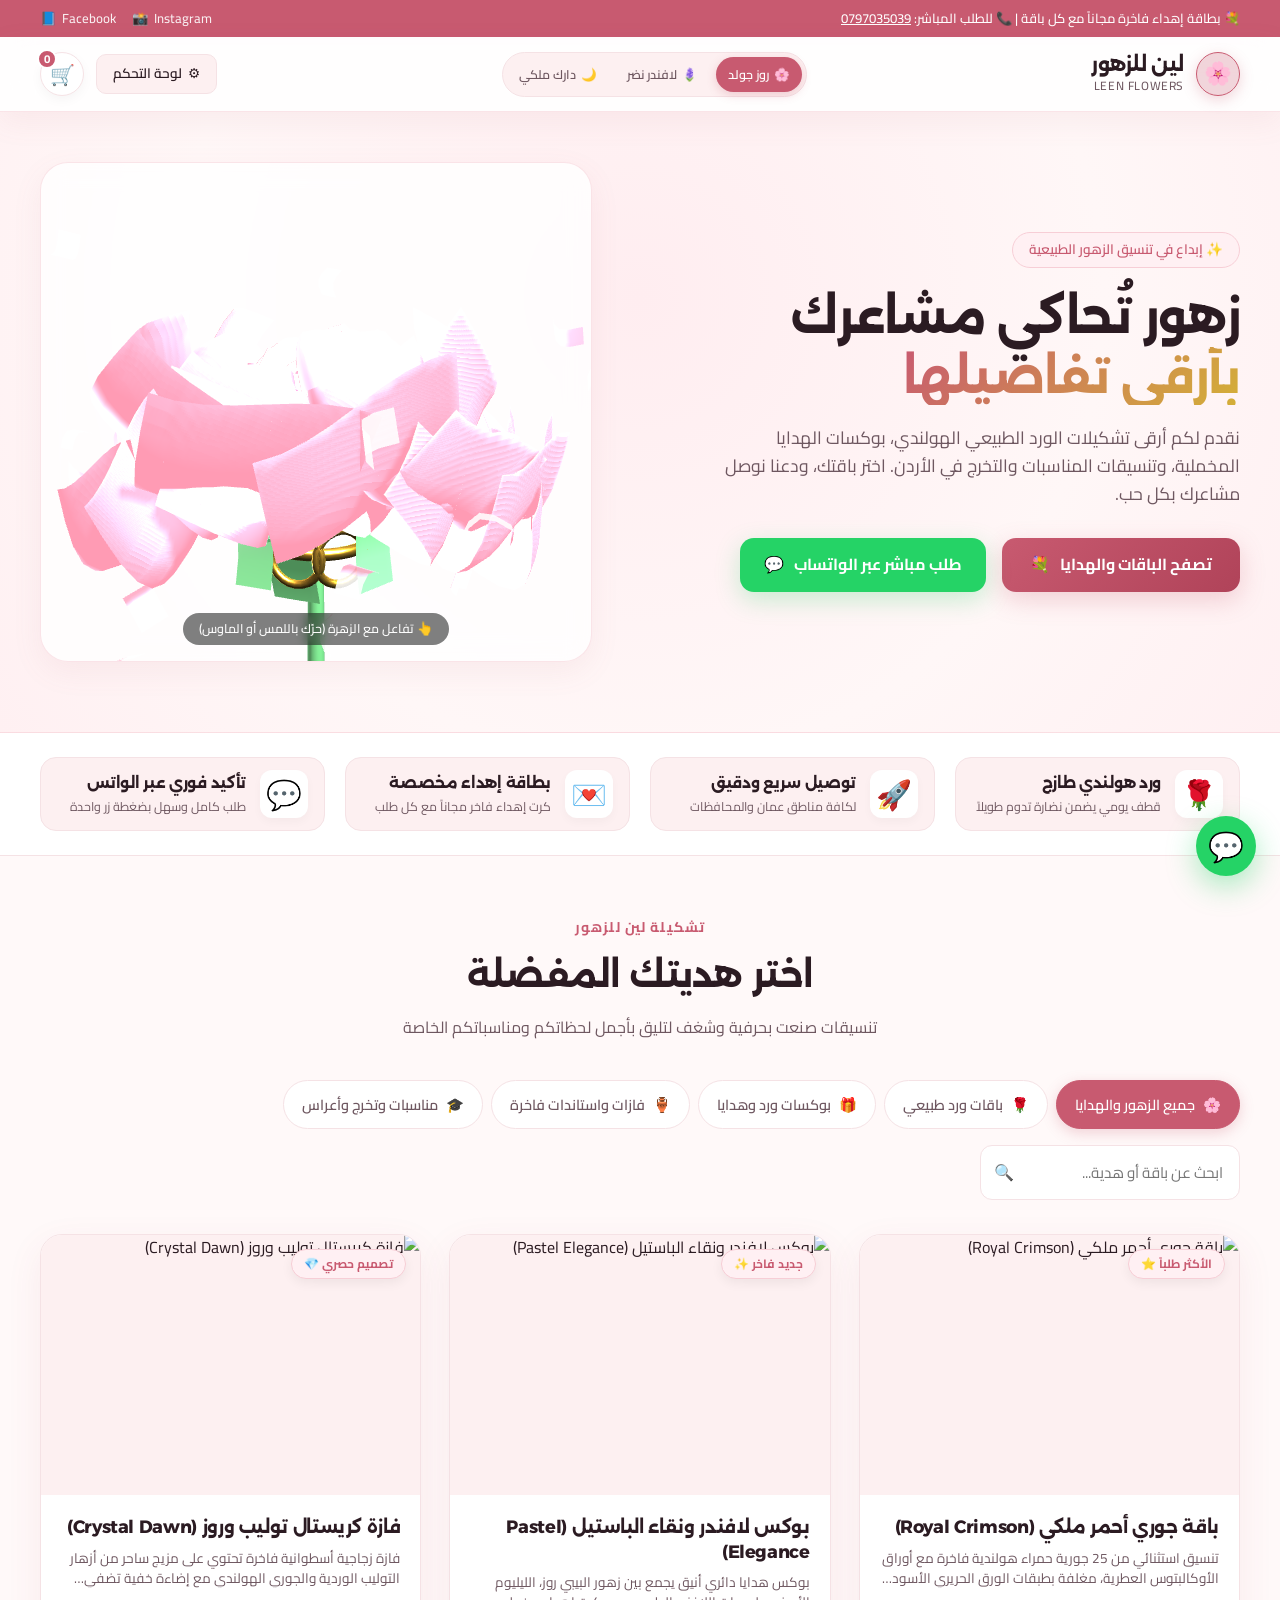
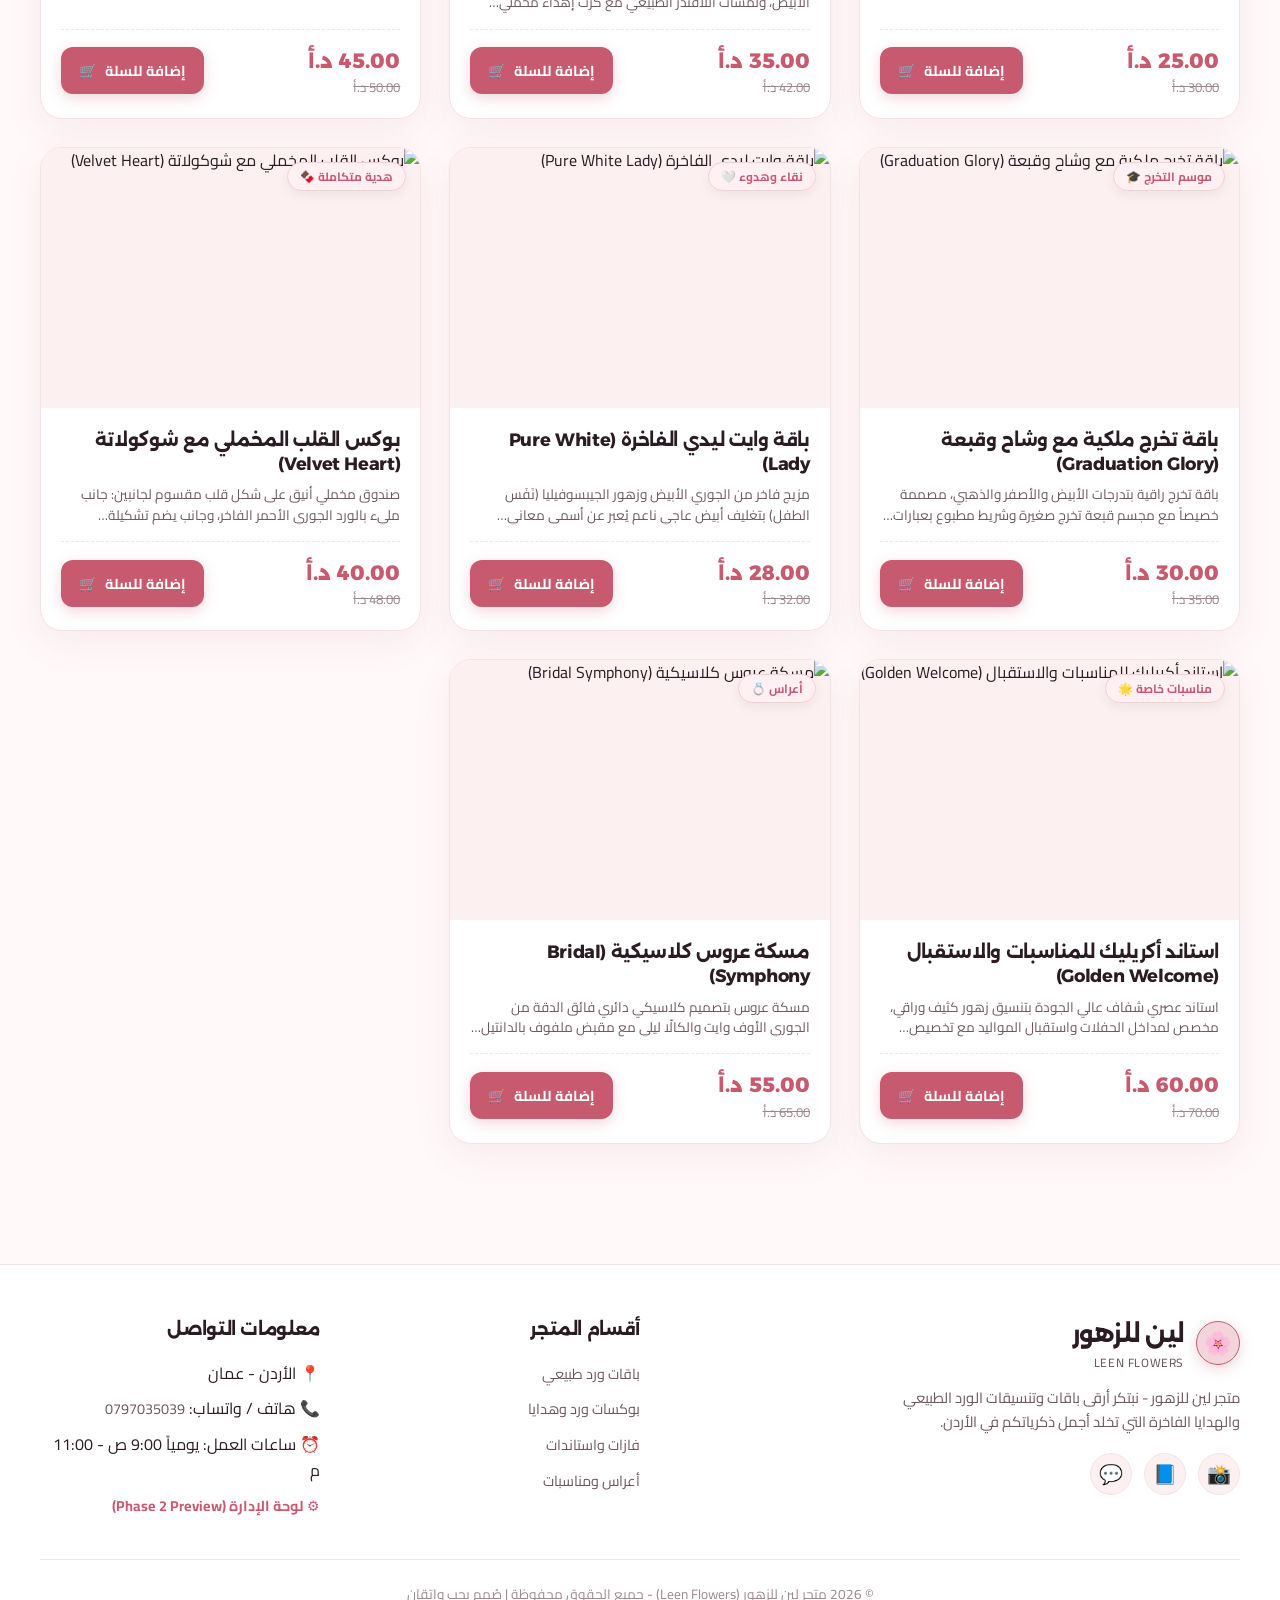
==== index.html @ aacf19b9 "fix(bundle): make site 100% standalone with local Three.js, zero-CORS bundles, and upgraded 3D bouqu" ====
<!DOCTYPE html>
<html lang="ar" dir="rtl" data-theme="blush">
<head>
  <meta charset="UTF-8">
  <meta name="viewport" content="width=device-width, initial-scale=1.0">
  <title>لين للزهور | Leen Flowers - متجر الزهور والهدايا الفاخرة</title>
  <meta name="description" content="متجر لين للزهور - أرقى باقات الورد الطبيعي، بوكسات الهدايا، فازات واستاندات المناسبات مع كرت إهداء مجاني وتوصيل سريع في الأردن.">
  
  <!-- CSS Styles -->
  <link rel="stylesheet" href="css/themes.css">
  <link rel="stylesheet" href="css/main.css">

  <!-- Three.js Local with CDN Fallback -->
  <script src="js/vendor/three.min.js"></script>
  <script>
    if (typeof THREE === 'undefined') {
      document.write('<script src="https://cdnjs.cloudflare.com/ajax/libs/three.js/r128/three.min.js"><\/script>');
    }
  </script>
</head>
<body>

  <!-- Top Announcement Bar -->
  <div class="top-bar">
    <div class="container" style="display:flex; justify-content:space-between; align-items:center; width:100%;">
      <div>
        <span>💐 بطاقة إهداء فاخرة مجاناً مع كل باقة | 📞 للطلب المباشر: <a href="tel:0797035039" style="text-decoration:underline;">0797035039</a></span>
      </div>
      <div class="top-bar-links">
        <a href="https://www.instagram.com/leen_flower11" target="_blank" rel="noopener" title="إنستغرام لين للزهور">
          <span>Instagram</span> 📸
        </a>
        <a href="https://www.facebook.com/p/Leen-Flowers-100090007161366/" target="_blank" rel="noopener" title="فيسبوك لين للزهور">
          <span>Facebook</span> 📘
        </a>
      </div>
    </div>
  </div>

  <!-- Main Site Header -->
  <header class="site-header">
    <div class="container">
      <div class="nav-inner">
        <!-- Logo -->
        <a href="index.html" class="logo-area">
          <div class="logo-icon">🌸</div>
          <div class="logo-text">
            <h1>لين للزهور</h1>
            <span>LEEN FLOWERS</span>
          </div>
        </a>

        <!-- 3-Themes Live Switcher -->
        <div class="theme-switcher-box" title="اختر التصميم والهوية البصرية">
          <button type="button" class="theme-btn active" data-set-theme="blush">
            <span>🌸</span> روز جولد
          </button>
          <button type="button" class="theme-btn" data-set-theme="lavender">
            <span>🪻</span> لافندر نضر
          </button>
          <button type="button" class="theme-btn" data-set-theme="midnight">
            <span>🌙</span> دارك ملكي
          </button>
        </div>

        <!-- Header Actions: Cart & Dashboard -->
        <div class="header-actions">
          <a href="dashboard.html" class="dashboard-link-btn" title="لوحة تحكم المتجر للمرحلة الثانية">
            ⚙️ <span>لوحة التحكم</span>
          </a>
          <button type="button" class="cart-toggle-btn" id="open-cart-btn" aria-label="عرض سلة التسوق">
            🛒
            <span class="cart-badge" id="cart-counter">0</span>
          </button>
        </div>
      </div>
    </div>
  </header>

  <!-- Hero Section with Interactive 3D Canvas -->
  <section class="hero-section">
    <div class="container">
      <div class="hero-grid">
        <!-- Text Content -->
        <div class="hero-content">
          <div class="hero-pill">
            <span>✨ إبداع في تنسيق الزهور الطبيعية</span>
          </div>
          <h2 class="hero-title">
            زهور تُحاكي مشاعرك <br>
            <span>بأرقى تفاصيلها</span>
          </h2>
          <p class="hero-description">
            نقدم لكم أرقى تشكيلات الورد الطبيعي الهولندي، بوكسات الهدايا المخملية، وتنسيقات المناسبات والتخرج في الأردن. اختر باقتك، ودعنا نوصل مشاعرك بكل حب.
          </p>
          <div class="hero-actions">
            <a href="#store-catalog" class="btn-primary">
              <span>تصفح الباقات والهدايا</span> 💐
            </a>
            <a href="https://wa.me/962797035039" target="_blank" rel="noopener" class="btn-whatsapp-hero" id="hero-wa-btn">
              <span>طلب مباشر عبر الواتساب</span> 💬
            </a>
          </div>
        </div>

        <!-- 3D Canvas Showcase -->
        <div class="hero-3d-wrapper">
          <div class="hero-3d-card">
            <div id="three-canvas-container"></div>
            <div class="three-hint-badge">
              <span>👆 تفاعل مع الزهرة (حرّك باللمس أو الماوس)</span>
            </div>
          </div>
        </div>
      </div>
    </div>
  </section>

  <!-- Trust Features Banner -->
  <section class="features-strip">
    <div class="container">
      <div class="features-grid">
        <div class="feature-item">
          <div class="feature-icon">🌹</div>
          <div class="feature-info">
            <h4>ورد هولندي طازج</h4>
            <p>قطف يومي يضمن نضارة تدوم طويلاً</p>
          </div>
        </div>
        <div class="feature-item">
          <div class="feature-icon">🚀</div>
          <div class="feature-info">
            <h4>توصيل سريع ودقيق</h4>
            <p>لكافة مناطق عمان والمحافظات</p>
          </div>
        </div>
        <div class="feature-item">
          <div class="feature-icon">💌</div>
          <div class="feature-info">
            <h4>بطاقة إهداء مخصصة</h4>
            <p>كرت إهداء فاخر مجاناً مع كل طلب</p>
          </div>
        </div>
        <div class="feature-item">
          <div class="feature-icon">💬</div>
          <div class="feature-info">
            <h4>تأكيد فوري عبر الواتس</h4>
            <p>طلب كامل وسهل بضغطة زر واحدة</p>
          </div>
        </div>
      </div>
    </div>
  </section>

  <!-- Store Catalog Section -->
  <section class="store-section" id="store-catalog">
    <div class="container">
      <div class="section-head">
        <span class="section-pill">تشكيلة لين للزهور</span>
        <h3 class="section-title">اختر هديتك المفضلة</h3>
        <p class="section-sub">تنسيقات صنعت بحرفية وشغف لتليق بأجمل لحظاتكم ومناسباتكم الخاصة</p>
      </div>

      <!-- Filters & Search Bar -->
      <div class="filters-bar">
        <div class="category-pills" id="category-filters">
          <!-- Populated dynamically via app.js -->
        </div>

        <div class="search-box">
          <input type="text" id="search-input" placeholder="ابحث عن باقة أو هدية..." aria-label="البحث في المتجر">
          <span class="search-icon">🔍</span>
        </div>
      </div>

      <!-- Products Grid -->
      <div class="products-grid" id="products-grid">
        <!-- Rendered by app.js -->
      </div>
    </div>
  </section>

  <!-- Cart Drawer -->
  <div class="cart-drawer-overlay" id="cart-drawer-overlay">
    <div class="cart-drawer">
      <div class="cart-drawer-head">
        <h3>🛒 <span>سلة المشتريات</span></h3>
        <button type="button" class="btn-close-drawer" id="close-cart-btn" aria-label="إغلاق السلة">✕</button>
      </div>

      <div class="cart-items-list" id="cart-items-container">
        <!-- Cart Items rendered here -->
      </div>

      <div class="cart-drawer-foot" id="cart-footer">
        <div class="cart-summary-line">
          <span>قيمة المنتجات:</span>
          <span id="cart-subtotal-val">0.00 د.أ</span>
        </div>
        <div class="cart-summary-line">
          <span>بطاقة الإهداء:</span>
          <span style="color:var(--primary); font-weight:bold;">مجاناً ✨</span>
        </div>
        <div class="cart-summary-line total">
          <span>المجموع الكلي:</span>
          <span class="price" id="cart-total-val">0.00 د.أ</span>
        </div>
        <button type="button" class="btn-proceed-checkout" id="proceed-checkout-btn">
          <span>متابعة لإتمام الطلب</span> 📝
        </button>
      </div>
    </div>
  </div>

  <!-- Comprehensive Checkout Modal -->
  <div class="checkout-modal-overlay" id="checkout-modal-overlay">
    <div class="checkout-modal">
      <div class="checkout-modal-head">
        <h3>💌 <span>تفاصيل التوصيل وبطاقة الإهداء</span></h3>
        <button type="button" class="btn-close-drawer" id="close-checkout-btn" aria-label="إغلاق">✕</button>
      </div>

      <form id="checkout-form" class="checkout-modal-body">
        <!-- Section 1: Buyer Info -->
        <div class="form-group-section">
          <div class="form-section-title">
            <span>👤</span> بيانات المشتري
          </div>
          <div class="form-row">
            <div class="form-field">
              <label for="buyer-name">اسم المشتري الكريم <span class="req">*</span></label>
              <input type="text" id="buyer-name" required placeholder="مثال: أحمد عبد الله">
            </div>
            <div class="form-field">
              <label for="buyer-phone">رقم هاتف المشتري <span class="req">*</span></label>
              <input type="tel" id="buyer-phone" required placeholder="مثال: 0791234567">
            </div>
          </div>
        </div>

        <!-- Section 2: Recipient Info -->
        <div class="form-group-section">
          <div class="form-section-title">
            <span>🎁</span> بيانات المستلم (المرسل إليه)
          </div>
          <div class="form-row">
            <div class="form-field">
              <label for="recipient-name">اسم المستلم</label>
              <input type="text" id="recipient-name" placeholder="اتركه فارغاً إذا كان الطلب لك شخصياً">
            </div>
            <div class="form-field">
              <label for="recipient-phone">رقم هاتف المستلم</label>
              <input type="tel" id="recipient-phone" placeholder="للتنسيق مع المستلم وقت الوصول">
            </div>
          </div>
        </div>

        <!-- Section 3: Delivery Details -->
        <div class="form-group-section">
          <div class="form-section-title">
            <span>📍</span> موقع وموعد التوصيل
          </div>
          <div class="form-row">
            <div class="form-field">
              <label for="city-select">المدينة / المنطقة في الأردن <span class="req">*</span></label>
              <select id="city-select" required>
                <!-- Populated dynamically -->
              </select>
            </div>
            <div class="form-field">
              <label for="delivery-date">تاريخ التوصيل المطلوب <span class="req">*</span></label>
              <input type="date" id="delivery-date" required>
            </div>
          </div>
          <div class="form-row">
            <div class="form-field">
              <label for="delivery-time">الفترة الزمنية المفضلة</label>
              <select id="delivery-time">
                <option value="صباحاً (10:00 ص - 1:00 م)">صباحاً (10:00 ص - 1:00 م)</option>
                <option value="بعد الظهر (1:00 م - 5:00 م)">بعد الظهر (1:00 م - 5:00 م)</option>
                <option value="مساءً (5:00 م - 9:00 م)" selected>مساءً (5:00 م - 9:00 م)</option>
                <option value="في أقرب وقت ممكن">في أقرب وقت ممكن ⚡</option>
              </select>
            </div>
            <div class="form-field">
              <label for="detailed-address">العنوان التفصيلي <span class="req">*</span></label>
              <input type="text" id="detailed-address" required placeholder="الشارع، اسم العمارة، رقم الشقة">
            </div>
          </div>
        </div>

        <!-- Section 4: Personalized Gift Card -->
        <div class="form-group-section">
          <div class="form-section-title">
            <span>💌</span> بطاقة الإهداء (مجاناً)
          </div>
          <div class="form-field" style="margin-bottom:12px;">
            <label for="gift-card-message">اكتب رسالتك لطباعتها في كرت الإهداء</label>
            <textarea id="gift-card-message" class="gift-card-textarea" placeholder="اكتب مشاعرك هنا... مثلاً: كل عام وأنتِ الأجمل، دمتِ لي نوراً وسعادة 🌸"></textarea>
          </div>
          <div class="form-field">
            <label for="gift-card-sign">التوقيع على الكرت</label>
            <input type="text" id="gift-card-sign" placeholder="مثال: من محبك / فاعل خير / اسمك">
          </div>
        </div>

        <!-- Section 5: Extra Notes -->
        <div class="form-group-section">
          <div class="form-section-title">
            <span>📝</span> أي ملاحظات إضافية
          </div>
          <div class="form-field">
            <textarea id="order-notes" rows="2" placeholder="أي طلب خاص بالتغليف أو موعد الوصول أو لون الشريطة..."></textarea>
          </div>
        </div>
      </form>

      <div class="checkout-modal-foot">
        <div class="checkout-total-indicator">
          <span>المجموع المستحق:</span>
          <strong id="modal-total-display">0.00 د.أ</strong>
        </div>
        <button type="submit" form="checkout-form" class="btn-send-whatsapp-final" id="submit-order-wa-btn">
          <span>إرسال وتأكيد الطلب عبر الواتساب</span> 💬
        </button>
      </div>
    </div>
  </div>

  <!-- Floating Direct WhatsApp Button -->
  <a href="https://wa.me/962797035039" target="_blank" rel="noopener" class="whatsapp-floating-btn" id="floating-wa-btn" title="تواصل مباشر عبر الواتساب">
    💬
  </a>

  <!-- Toast Notification Message -->
  <div class="toast-notice" id="toast-notice"></div>

  <!-- Site Footer -->
  <footer class="site-footer">
    <div class="container">
      <div class="footer-grid">
        <div class="footer-brand">
          <div class="logo-area" style="margin-bottom:12px;">
            <div class="logo-icon">🌸</div>
            <div class="logo-text">
              <h2>لين للزهور</h2>
              <span>LEEN FLOWERS</span>
            </div>
          </div>
          <p>متجر لين للزهور - نبتكر أرقى باقات وتنسيقات الورد الطبيعي والهدايا الفاخرة التي تخلد أجمل ذكرياتكم في الأردن.</p>
          <div class="footer-socials">
            <a href="https://www.instagram.com/leen_flower11" target="_blank" rel="noopener" class="social-icon-btn" title="إنستغرام">📸</a>
            <a href="https://www.facebook.com/p/Leen-Flowers-100090007161366/" target="_blank" rel="noopener" class="social-icon-btn" title="فيسبوك">📘</a>
            <a href="https://wa.me/962797035039" target="_blank" rel="noopener" class="social-icon-btn" title="واتساب" id="footer-wa-icon">💬</a>
          </div>
        </div>

        <div class="footer-col">
          <h4>أقسام المتجر</h4>
          <ul class="footer-links">
            <li><a href="#store-catalog" data-category="natural-bouquets">باقات ورد طبيعي</a></li>
            <li><a href="#store-catalog" data-category="gift-boxes">بوكسات ورد وهدايا</a></li>
            <li><a href="#store-catalog" data-category="vases">فازات واستاندات</a></li>
            <li><a href="#store-catalog" data-category="occasions">أعراس ومناسبات</a></li>
          </ul>
        </div>

        <div class="footer-col">
          <h4>معلومات التواصل</h4>
          <ul class="footer-links">
            <li>📍 الأردن - عمان</li>
            <li>📞 هاتف / واتساب: <a href="tel:0797035039" id="footer-phone-display">0797035039</a></li>
            <li>⏰ ساعات العمل: يومياً 9:00 ص - 11:00 م</li>
            <li><a href="dashboard.html" style="color:var(--primary); font-weight:bold;">⚙️ لوحة الإدارة (Phase 2 Preview)</a></li>
          </ul>
        </div>
      </div>

      <div class="footer-bottom">
        <p>© 2026 متجر لين للزهور (Leen Flowers) - جميع الحقوق محفوظة | صُمم بحب وإتقان</p>
      </div>
    </div>
  </footer>

  <!-- Application Logic (Universal Native Bundle - Zero CORS) -->
  <script src="js/bundle.js"></script>
</body>
</html>
---- css/themes.css ----
/**
 * Design Themes System for Leen Flowers (متجر لين للزهور)
 * Defines 3 visual identities switchable via data-theme on <html> or <body>
 */

:root,
[data-theme="blush"] {
  --theme-id: "blush";
  --theme-name: "روز جولد ووردي ناعم";
  
  /* Backgrounds */
  --bg-primary: #fff9f9;
  --bg-secondary: #fdf0f1;
  --bg-surface: #ffffff;
  --bg-hero: radial-gradient(circle at 50% 30%, #ffedf0 0%, #fff7f7 60%, #fff0f2 100%);
  
  /* Glassmorphism */
  --glass-bg: rgba(255, 255, 255, 0.82);
  --glass-border: rgba(232, 139, 153, 0.22);
  --glass-shadow: 0 10px 30px rgba(184, 98, 114, 0.08);
  
  /* Colors & Accents */
  --primary: #c85a70;
  --primary-hover: #b04359;
  --primary-glow: rgba(200, 90, 112, 0.25);
  
  --secondary: #d4af37; /* Champagne Gold */
  --secondary-hover: #b89628;
  
  --accent: #e88b99;
  --accent-light: #fdedef;
  
  /* Text */
  --text-main: #2b1b22;
  --text-muted: #6e5760;
  --text-light: #9e8790;
  
  /* Badges & Tags */
  --badge-bg: #fff0f3;
  --badge-color: #c85a70;
  --badge-border: #f7ced6;
  
  /* 3D Scene Ambient colors */
  --scene-ambient: 0xffe6eb;
  --scene-flower: 0xd94b68;
  --scene-gold: 0xd4af37;
  
  /* Card & Modal */
  --card-bg: #ffffff;
  --card-border: #f5e2e5;
  --card-shadow: 0 12px 36px rgba(176, 67, 89, 0.08);
  --modal-overlay: rgba(43, 27, 34, 0.55);
}

/* Theme 2: Botanical Lavender & Pure White (أبيض نقي ولافندر طبيعي) */
[data-theme="lavender"] {
  --theme-id: "lavender";
  --theme-name: "أبيض نقي ولافندر نضر";
  
  /* Backgrounds */
  --bg-primary: #fcfcfd;
  --bg-secondary: #f4f3f9;
  --bg-surface: #ffffff;
  --bg-hero: radial-gradient(circle at 50% 30%, #ede8f7 0%, #f9f8fc 60%, #ece9f5 100%);
  
  /* Glassmorphism */
  --glass-bg: rgba(255, 255, 255, 0.85);
  --glass-border: rgba(142, 124, 195, 0.2);
  --glass-shadow: 0 10px 30px rgba(110, 90, 160, 0.07);
  
  /* Colors & Accents */
  --primary: #755bb4;
  --primary-hover: #60469e;
  --primary-glow: rgba(117, 91, 180, 0.25);
  
  --secondary: #3b8465; /* Botanical Sage */
  --secondary-hover: #2e684f;
  
  --accent: #9d88cc;
  --accent-light: #f0ecfa;
  
  /* Text */
  --text-main: #1f1b2e;
  --text-muted: #5e5a70;
  --text-light: #8e8a9f;
  
  /* Badges & Tags */
  --badge-bg: #f2eefb;
  --badge-color: #6a4fa8;
  --badge-border: #ded5f3;
  
  /* 3D Scene Ambient colors */
  --scene-ambient: 0xede8f7;
  --scene-flower: 0x8a6fc5;
  --scene-gold: 0x3b8465;
  
  /* Card & Modal */
  --card-bg: #ffffff;
  --card-border: #e9e4f5;
  --card-shadow: 0 12px 36px rgba(100, 75, 150, 0.08);
  --modal-overlay: rgba(31, 27, 46, 0.55);
}

/* Theme 3: Luxury Midnight & Gold (دارك مود ملكي فاخر) */
[data-theme="midnight"] {
  --theme-id: "midnight";
  --theme-name: "دارك مود ملكي وذهبي";
  
  /* Backgrounds */
  --bg-primary: #0b0e14;
  --bg-secondary: #131722;
  --bg-surface: #181d2a;
  --bg-hero: radial-gradient(circle at 50% 30%, #1e1b2e 0%, #0d1017 65%, #080a0f 100%);
  
  /* Glassmorphism */
  --glass-bg: rgba(22, 27, 39, 0.85);
  --glass-border: rgba(212, 175, 55, 0.25);
  --glass-shadow: 0 10px 32px rgba(0, 0, 0, 0.45);
  
  /* Colors & Accents */
  --primary: #e5b85e; /* Radiant Luxury Gold */
  --primary-hover: #f3c975;
  --primary-glow: rgba(229, 184, 94, 0.35);
  
  --secondary: #ff5277; /* Crimson Rose pop */
  --secondary-hover: #e03b5f;
  
  --accent: #cca04b;
  --accent-light: #24221c;
  
  /* Text */
  --text-main: #f5f6fa;
  --text-muted: #a3abc0;
  --text-light: #6c768e;
  
  /* Badges & Tags */
  --badge-bg: #272013;
  --badge-color: #ffd276;
  --badge-border: #4d3e1d;
  
  /* 3D Scene Ambient colors */
  --scene-ambient: 0x1b1c2b;
  --scene-flower: 0xe53955;
  --scene-gold: 0xf5c065;
  
  /* Card & Modal */
  --card-bg: #141824;
  --card-border: #262c3f;
  --card-shadow: 0 14px 40px rgba(0, 0, 0, 0.5);
  --modal-overlay: rgba(4, 6, 10, 0.8);
}
---- css/main.css ----
/**
 * Main Stylesheet for Leen Flowers (متجر لين للزهور)
 * Full Responsive, RTL First, Modern Luxury Glassmorphism
 */

@import url('https://fonts.googleapis.com/css2?family=Alexandria:wght@300;400;500;600;700;800&family=Cairo:wght@300;400;500;600;700;800&display=swap');

/* --- Reset & Base --- */
*, *::before, *::after {
  box-sizing: border-box;
  margin: 0;
  padding: 0;
  -webkit-tap-highlight-color: transparent;
}

html {
  font-family: 'Cairo', system-ui, -apple-system, sans-serif;
  direction: rtl;
  text-align: right;
  scroll-behavior: smooth;
  background-color: var(--bg-primary);
  color: var(--text-main);
  transition: background-color 0.4s ease, color 0.4s ease;
}

body {
  min-height: 100vh;
  overflow-x: hidden;
  line-height: 1.6;
}

h1, h2, h3, h4, .brand-title {
  font-family: 'Alexandria', 'Cairo', sans-serif;
  font-weight: 700;
  letter-spacing: -0.02em;
}

a {
  text-decoration: none;
  color: inherit;
  transition: all 0.25s ease;
}

button {
  font-family: inherit;
  border: none;
  background: none;
  cursor: pointer;
  outline: none;
  transition: all 0.25s ease;
}

input, textarea, select {
  font-family: inherit;
  outline: none;
  border-radius: 12px;
  border: 1px solid var(--card-border);
  background: var(--bg-surface);
  color: var(--text-main);
  padding: 12px 16px;
  font-size: 0.95rem;
  width: 100%;
  transition: all 0.25s ease;
}

input:focus, textarea:focus, select:focus {
  border-color: var(--primary);
  box-shadow: 0 0 0 3px var(--primary-glow);
}

/* --- Container --- */
.container {
  width: 100%;
  max-width: 1240px;
  margin: 0 auto;
  padding: 0 20px;
}

/* --- Top Announcement Bar --- */
.top-bar {
  background: var(--primary);
  color: #ffffff;
  font-size: 0.82rem;
  padding: 8px 16px;
  display: flex;
  justify-content: space-between;
  align-items: center;
  font-weight: 500;
}

.top-bar-links {
  display: flex;
  gap: 16px;
  align-items: center;
}

.top-bar-links a {
  display: inline-flex;
  align-items: center;
  gap: 6px;
  color: rgba(255, 255, 255, 0.9);
}

.top-bar-links a:hover {
  color: #ffffff;
  transform: translateY(-1px);
}

/* --- Navigation Header --- */
.site-header {
  position: sticky;
  top: 0;
  z-index: 100;
  background: var(--glass-bg);
  backdrop-filter: blur(16px);
  -webkit-backdrop-filter: blur(16px);
  border-bottom: 1px solid var(--glass-border);
  box-shadow: var(--glass-shadow);
  transition: all 0.3s ease;
}

.nav-inner {
  display: flex;
  align-items: center;
  justify-content: space-between;
  height: 74px;
}

.logo-area {
  display: flex;
  align-items: center;
  gap: 12px;
}

.logo-icon {
  width: 44px;
  height: 44px;
  border-radius: 50%;
  background: var(--primary-glow);
  display: flex;
  align-items: center;
  justify-content: center;
  font-size: 1.4rem;
  box-shadow: 0 4px 14px var(--primary-glow);
  border: 1px solid var(--primary);
}

.logo-text h1 {
  font-size: 1.25rem;
  line-height: 1.2;
  color: var(--text-main);
}

.logo-text span {
  font-size: 0.75rem;
  color: var(--text-muted);
  font-weight: 500;
  letter-spacing: 0.05em;
  display: block;
}

/* Theme Switcher Widget */
.theme-switcher-box {
  display: flex;
  align-items: center;
  gap: 6px;
  background: var(--bg-secondary);
  padding: 4px;
  border-radius: 30px;
  border: 1px solid var(--card-border);
}

.theme-btn {
  padding: 6px 12px;
  border-radius: 20px;
  font-size: 0.78rem;
  font-weight: 600;
  display: inline-flex;
  align-items: center;
  gap: 5px;
  color: var(--text-muted);
}

.theme-btn.active {
  background: var(--primary);
  color: #ffffff;
  box-shadow: 0 3px 10px var(--primary-glow);
}

/* Header Actions */
.header-actions {
  display: flex;
  align-items: center;
  gap: 12px;
}

.cart-toggle-btn {
  position: relative;
  background: var(--bg-surface);
  border: 1px solid var(--card-border);
  width: 44px;
  height: 44px;
  border-radius: 50%;
  display: flex;
  align-items: center;
  justify-content: center;
  font-size: 1.25rem;
  color: var(--text-main);
  box-shadow: 0 4px 12px rgba(0,0,0,0.04);
}

.cart-toggle-btn:hover {
  border-color: var(--primary);
  color: var(--primary);
  transform: scale(1.05);
}

.cart-badge {
  position: absolute;
  top: -4px;
  left: -4px;
  background: var(--primary);
  color: #fff;
  font-size: 0.72rem;
  font-weight: 700;
  min-width: 20px;
  height: 20px;
  border-radius: 10px;
  display: flex;
  align-items: center;
  justify-content: center;
  padding: 0 4px;
  border: 2px solid var(--bg-surface);
}

.dashboard-link-btn {
  font-size: 0.85rem;
  padding: 8px 16px;
  border-radius: 10px;
  background: var(--bg-secondary);
  border: 1px solid var(--card-border);
  color: var(--text-main);
  font-weight: 600;
  display: inline-flex;
  align-items: center;
  gap: 6px;
}

.dashboard-link-btn:hover {
  background: var(--primary);
  color: #ffffff;
  border-color: var(--primary);
}

/* --- Hero Section with 3D Canvas --- */
.hero-section {
  position: relative;
  padding: 40px 0 60px;
  background: var(--bg-hero);
  border-bottom: 1px solid var(--glass-border);
  overflow: hidden;
}

.hero-grid {
  display: grid;
  grid-template-columns: 1.1fr 1fr;
  align-items: center;
  gap: 40px;
  min-height: 520px;
}

.hero-content {
  z-index: 2;
}

.hero-pill {
  display: inline-flex;
  align-items: center;
  gap: 8px;
  padding: 6px 16px;
  background: var(--badge-bg);
  border: 1px solid var(--badge-border);
  color: var(--badge-color);
  font-size: 0.85rem;
  font-weight: 600;
  border-radius: 30px;
  margin-bottom: 18px;
}

.hero-title {
  font-size: 3rem;
  line-height: 1.25;
  margin-bottom: 18px;
  color: var(--text-main);
}

.hero-title span {
  color: var(--primary);
  background: linear-gradient(135deg, var(--primary) 0%, var(--secondary) 100%);
  -webkit-background-clip: text;
  -webkit-text-fill-color: transparent;
}

.hero-description {
  font-size: 1.1rem;
  color: var(--text-muted);
  margin-bottom: 30px;
  max-width: 520px;
}

.hero-actions {
  display: flex;
  flex-wrap: wrap;
  gap: 16px;
  align-items: center;
}

.btn-primary {
  background: linear-gradient(135deg, var(--primary) 0%, var(--primary-hover) 100%);
  color: #ffffff;
  padding: 14px 28px;
  border-radius: 14px;
  font-size: 1rem;
  font-weight: 700;
  display: inline-flex;
  align-items: center;
  gap: 10px;
  box-shadow: 0 8px 24px var(--primary-glow);
}

.btn-primary:hover {
  transform: translateY(-2px);
  box-shadow: 0 12px 28px var(--primary-glow);
}

.btn-whatsapp-hero {
  background: #25d366;
  color: #ffffff;
  padding: 14px 24px;
  border-radius: 14px;
  font-size: 1rem;
  font-weight: 700;
  display: inline-flex;
  align-items: center;
  gap: 10px;
  box-shadow: 0 8px 24px rgba(37, 211, 102, 0.25);
}

.btn-whatsapp-hero:hover {
  background: #20ba5a;
  transform: translateY(-2px);
}

/* 3D Canvas Showcase Container */
.hero-3d-wrapper {
  position: relative;
  width: 100%;
  height: 500px;
  display: flex;
  align-items: center;
  justify-content: center;
}

.hero-3d-card {
  position: relative;
  width: 100%;
  height: 100%;
  border-radius: 28px;
  overflow: hidden;
  background: var(--glass-bg);
  border: 1px solid var(--glass-border);
  box-shadow: var(--glass-shadow);
  backdrop-filter: blur(12px);
}

#three-canvas-container {
  width: 100%;
  height: 100%;
  cursor: grab;
}

#three-canvas-container:active {
  cursor: grabbing;
}

.three-hint-badge {
  position: absolute;
  bottom: 16px;
  left: 50%;
  transform: translateX(-50%);
  background: rgba(0, 0, 0, 0.5);
  color: #ffffff;
  padding: 6px 16px;
  border-radius: 20px;
  font-size: 0.78rem;
  font-weight: 500;
  display: inline-flex;
  align-items: center;
  gap: 6px;
  backdrop-filter: blur(6px);
  pointer-events: none;
}

/* --- Features Banner --- */
.features-strip {
  padding: 24px 0;
  background: var(--bg-surface);
  border-bottom: 1px solid var(--card-border);
}

.features-grid {
  display: grid;
  grid-template-columns: repeat(4, 1fr);
  gap: 20px;
}

.feature-item {
  display: flex;
  align-items: center;
  gap: 14px;
  padding: 12px 16px;
  border-radius: 16px;
  background: var(--bg-secondary);
  border: 1px solid var(--card-border);
}

.feature-icon {
  font-size: 1.8rem;
  width: 48px;
  height: 48px;
  border-radius: 12px;
  background: var(--bg-surface);
  display: flex;
  align-items: center;
  justify-content: center;
  box-shadow: 0 4px 10px rgba(0,0,0,0.03);
}

.feature-info h4 {
  font-size: 0.95rem;
  color: var(--text-main);
  margin-bottom: 2px;
}

.feature-info p {
  font-size: 0.78rem;
  color: var(--text-muted);
}

/* --- Store Section & Products Grid --- */
.store-section {
  padding: 60px 0;
}

.section-head {
  display: flex;
  flex-direction: column;
  align-items: center;
  text-align: center;
  margin-bottom: 40px;
}

.section-pill {
  color: var(--primary);
  font-size: 0.88rem;
  font-weight: 700;
  text-transform: uppercase;
  letter-spacing: 0.08em;
  margin-bottom: 8px;
}

.section-title {
  font-size: 2.2rem;
  color: var(--text-main);
  margin-bottom: 12px;
}

.section-sub {
  color: var(--text-muted);
  max-width: 600px;
  font-size: 1rem;
}

/* Category Filters & Search */
.filters-bar {
  display: flex;
  flex-wrap: wrap;
  align-items: center;
  justify-content: space-between;
  gap: 16px;
  margin-bottom: 34px;
}

.category-pills {
  display: flex;
  flex-wrap: wrap;
  gap: 8px;
}

.cat-btn {
  padding: 10px 18px;
  border-radius: 30px;
  background: var(--bg-surface);
  border: 1px solid var(--card-border);
  color: var(--text-muted);
  font-size: 0.9rem;
  font-weight: 600;
  display: inline-flex;
  align-items: center;
  gap: 8px;
}

.cat-btn:hover {
  border-color: var(--primary);
  color: var(--primary);
}

.cat-btn.active {
  background: var(--primary);
  color: #ffffff;
  border-color: var(--primary);
  box-shadow: 0 4px 14px var(--primary-glow);
}

.search-box {
  position: relative;
  width: 260px;
}

.search-box input {
  padding-left: 40px;
}

.search-icon {
  position: absolute;
  left: 14px;
  top: 50%;
  transform: translateY(-50%);
  color: var(--text-muted);
  pointer-events: none;
}

/* Products Grid */
.products-grid {
  display: grid;
  grid-template-columns: repeat(auto-fill, minmax(280px, 1fr));
  gap: 28px;
}

/* Product Card */
.product-card {
  position: relative;
  background: var(--card-bg);
  border: 1px solid var(--card-border);
  border-radius: 22px;
  overflow: hidden;
  box-shadow: var(--card-shadow);
  display: flex;
  flex-direction: column;
  transition: transform 0.35s ease, box-shadow 0.35s ease, border-color 0.35s ease;
}

.product-card:hover {
  transform: translateY(-6px);
  border-color: var(--primary);
  box-shadow: 0 18px 40px var(--primary-glow);
}

.card-img-wrap {
  position: relative;
  width: 100%;
  height: 260px;
  overflow: hidden;
  background: var(--bg-secondary);
}

.card-img {
  width: 100%;
  height: 100%;
  object-fit: cover;
  transition: transform 0.5s ease;
}

.product-card:hover .card-img {
  transform: scale(1.06);
}

.card-badge-tag {
  position: absolute;
  top: 14px;
  right: 14px;
  background: var(--badge-bg);
  border: 1px solid var(--badge-border);
  color: var(--badge-color);
  font-size: 0.75rem;
  font-weight: 700;
  padding: 4px 12px;
  border-radius: 20px;
  box-shadow: 0 4px 12px rgba(0,0,0,0.06);
}

.card-body {
  padding: 20px;
  display: flex;
  flex-direction: column;
  flex-grow: 1;
}

.card-title {
  font-size: 1.12rem;
  margin-bottom: 8px;
  color: var(--text-main);
  line-height: 1.35;
}

.card-desc {
  font-size: 0.85rem;
  color: var(--text-muted);
  margin-bottom: 16px;
  line-height: 1.5;
  display: -webkit-box;
  -webkit-line-clamp: 2;
  -webkit-box-orient: vertical;
  overflow: hidden;
}

.card-footer {
  margin-top: auto;
  display: flex;
  align-items: center;
  justify-content: space-between;
  padding-top: 14px;
  border-top: 1px dashed var(--card-border);
}

.price-box {
  display: flex;
  flex-direction: column;
}

.price-main {
  font-size: 1.3rem;
  font-weight: 800;
  color: var(--primary);
  font-family: 'Alexandria', sans-serif;
}

.price-old {
  font-size: 0.82rem;
  text-decoration: line-through;
  color: var(--text-light);
}

.btn-add-cart {
  background: var(--primary);
  color: #ffffff;
  padding: 10px 18px;
  border-radius: 12px;
  font-size: 0.9rem;
  font-weight: 700;
  display: inline-flex;
  align-items: center;
  gap: 8px;
  box-shadow: 0 4px 14px var(--primary-glow);
}

.btn-add-cart:hover {
  background: var(--primary-hover);
  transform: translateY(-2px);
}

/* --- Cart Drawer --- */
.cart-drawer-overlay {
  position: fixed;
  inset: 0;
  background: var(--modal-overlay);
  backdrop-filter: blur(4px);
  z-index: 1000;
  opacity: 0;
  visibility: hidden;
  transition: all 0.35s ease;
}

.cart-drawer-overlay.active {
  opacity: 1;
  visibility: visible;
}

.cart-drawer {
  position: fixed;
  top: 0;
  left: 0;
  width: 100%;
  max-width: 440px;
  height: 100vh;
  background: var(--bg-surface);
  border-right: 1px solid var(--card-border);
  box-shadow: -10px 0 40px rgba(0, 0, 0, 0.2);
  z-index: 1001;
  transform: translateX(-100%);
  transition: transform 0.4s cubic-bezier(0.16, 1, 0.3, 1);
  display: flex;
  flex-direction: column;
}

.cart-drawer-overlay.active .cart-drawer {
  transform: translateX(0);
}

.cart-drawer-head {
  padding: 20px 24px;
  border-bottom: 1px solid var(--card-border);
  display: flex;
  align-items: center;
  justify-content: space-between;
}

.cart-drawer-head h3 {
  font-size: 1.25rem;
  display: flex;
  align-items: center;
  gap: 10px;
}

.btn-close-drawer {
  width: 36px;
  height: 36px;
  border-radius: 50%;
  background: var(--bg-secondary);
  display: flex;
  align-items: center;
  justify-content: center;
  font-size: 1.1rem;
  color: var(--text-muted);
}

.btn-close-drawer:hover {
  background: var(--card-border);
  color: var(--text-main);
}

.cart-items-list {
  padding: 20px 24px;
  overflow-y: auto;
  flex-grow: 1;
  display: flex;
  flex-direction: column;
  gap: 16px;
}

.cart-empty-state {
  display: flex;
  flex-direction: column;
  align-items: center;
  justify-content: center;
  height: 100%;
  text-align: center;
  color: var(--text-muted);
  gap: 12px;
}

.cart-empty-icon {
  font-size: 3.5rem;
  opacity: 0.6;
}

.cart-item-row {
  display: flex;
  gap: 14px;
  padding: 12px;
  border-radius: 16px;
  background: var(--bg-secondary);
  border: 1px solid var(--card-border);
  align-items: center;
}

.cart-item-img {
  width: 64px;
  height: 64px;
  border-radius: 12px;
  object-fit: cover;
}

.cart-item-info {
  flex-grow: 1;
}

.cart-item-title {
  font-size: 0.92rem;
  font-weight: 700;
  color: var(--text-main);
  margin-bottom: 4px;
}

.cart-item-price {
  font-size: 0.85rem;
  color: var(--primary);
  font-weight: 700;
}

.cart-item-ctrl {
  display: flex;
  align-items: center;
  gap: 8px;
  background: var(--bg-surface);
  border-radius: 8px;
  padding: 2px 6px;
  border: 1px solid var(--card-border);
}

.qty-btn {
  font-size: 1rem;
  font-weight: 700;
  width: 22px;
  height: 22px;
  display: flex;
  align-items: center;
  justify-content: center;
  color: var(--text-main);
}

.qty-val {
  font-size: 0.85rem;
  font-weight: 700;
  min-width: 18px;
  text-align: center;
}

.btn-remove-item {
  color: #e53955;
  font-size: 1rem;
  padding: 4px;
}

.cart-drawer-foot {
  padding: 20px 24px;
  border-top: 1px solid var(--card-border);
  background: var(--bg-secondary);
}

.cart-summary-line {
  display: flex;
  justify-content: space-between;
  margin-bottom: 8px;
  font-size: 0.95rem;
  color: var(--text-muted);
}

.cart-summary-line.total {
  font-size: 1.25rem;
  font-weight: 800;
  color: var(--text-main);
  border-top: 1px dashed var(--card-border);
  padding-top: 10px;
  margin-top: 10px;
}

.cart-summary-line.total .price {
  color: var(--primary);
}

.btn-proceed-checkout {
  width: 100%;
  padding: 14px;
  border-radius: 14px;
  background: linear-gradient(135deg, var(--primary) 0%, var(--primary-hover) 100%);
  color: #ffffff;
  font-size: 1.05rem;
  font-weight: 700;
  display: flex;
  align-items: center;
  justify-content: center;
  gap: 10px;
  box-shadow: 0 8px 24px var(--primary-glow);
  margin-top: 14px;
}

.btn-proceed-checkout:hover {
  transform: translateY(-2px);
}

/* --- Checkout Modal --- */
.checkout-modal-overlay {
  position: fixed;
  inset: 0;
  background: var(--modal-overlay);
  backdrop-filter: blur(8px);
  z-index: 1100;
  opacity: 0;
  visibility: hidden;
  transition: all 0.35s ease;
  display: flex;
  align-items: center;
  justify-content: center;
  padding: 20px;
}

.checkout-modal-overlay.active {
  opacity: 1;
  visibility: visible;
}

.checkout-modal {
  width: 100%;
  max-width: 680px;
  max-height: 90vh;
  background: var(--bg-surface);
  border: 1px solid var(--card-border);
  border-radius: 28px;
  box-shadow: 0 24px 60px rgba(0,0,0,0.25);
  display: flex;
  flex-direction: column;
  overflow: hidden;
  transform: scale(0.95);
  transition: transform 0.35s ease;
}

.checkout-modal-overlay.active .checkout-modal {
  transform: scale(1);
}

.checkout-modal-head {
  padding: 20px 28px;
  border-bottom: 1px solid var(--card-border);
  display: flex;
  align-items: center;
  justify-content: space-between;
  background: var(--bg-secondary);
}

.checkout-modal-head h3 {
  font-size: 1.3rem;
  color: var(--text-main);
  display: flex;
  align-items: center;
  gap: 10px;
}

.checkout-modal-body {
  padding: 28px;
  overflow-y: auto;
  display: flex;
  flex-direction: column;
  gap: 22px;
}

.form-group-section {
  background: var(--bg-secondary);
  border: 1px solid var(--card-border);
  border-radius: 18px;
  padding: 18px;
}

.form-section-title {
  font-size: 1rem;
  font-weight: 700;
  color: var(--primary);
  margin-bottom: 14px;
  display: flex;
  align-items: center;
  gap: 8px;
}

.form-row {
  display: grid;
  grid-template-columns: 1fr 1fr;
  gap: 14px;
  margin-bottom: 12px;
}

.form-field {
  display: flex;
  flex-direction: column;
  gap: 6px;
}

.form-field label {
  font-size: 0.82rem;
  font-weight: 600;
  color: var(--text-muted);
}

.form-field label span.req {
  color: #e53955;
}

.gift-card-textarea {
  resize: vertical;
  min-height: 90px;
  line-height: 1.6;
}

.checkout-modal-foot {
  padding: 20px 28px;
  border-top: 1px solid var(--card-border);
  background: var(--bg-secondary);
  display: flex;
  align-items: center;
  justify-content: space-between;
}

.checkout-total-indicator {
  display: flex;
  flex-direction: column;
}

.checkout-total-indicator span {
  font-size: 0.8rem;
  color: var(--text-muted);
}

.checkout-total-indicator strong {
  font-size: 1.4rem;
  color: var(--primary);
}

.btn-send-whatsapp-final {
  background: #25d366;
  color: #ffffff;
  padding: 14px 28px;
  border-radius: 14px;
  font-size: 1.05rem;
  font-weight: 700;
  display: inline-flex;
  align-items: center;
  gap: 10px;
  box-shadow: 0 8px 24px rgba(37, 211, 102, 0.3);
}

.btn-send-whatsapp-final:hover {
  background: #20ba5a;
  transform: translateY(-2px);
  box-shadow: 0 12px 28px rgba(37, 211, 102, 0.4);
}

/* Floating WhatsApp Quick Action Button */
.whatsapp-floating-btn {
  position: fixed;
  bottom: 24px;
  right: 24px;
  width: 60px;
  height: 60px;
  border-radius: 50%;
  background: #25d366;
  color: #ffffff;
  display: flex;
  align-items: center;
  justify-content: center;
  font-size: 1.8rem;
  box-shadow: 0 10px 30px rgba(37, 211, 102, 0.4);
  z-index: 99;
  transition: transform 0.3s ease, box-shadow 0.3s ease;
}

.whatsapp-floating-btn:hover {
  transform: scale(1.1) rotate(5deg);
  box-shadow: 0 14px 36px rgba(37, 211, 102, 0.55);
}

/* --- Footer --- */
.site-footer {
  background: var(--bg-surface);
  border-top: 1px solid var(--card-border);
  padding: 50px 0 25px;
  margin-top: 60px;
}

.footer-grid {
  display: grid;
  grid-template-columns: 2fr 1fr 1fr;
  gap: 40px;
  margin-bottom: 40px;
}

.footer-brand p {
  color: var(--text-muted);
  margin: 14px 0 20px;
  max-width: 380px;
  font-size: 0.92rem;
}

.footer-socials {
  display: flex;
  gap: 12px;
}

.social-icon-btn {
  width: 42px;
  height: 42px;
  border-radius: 50%;
  background: var(--bg-secondary);
  border: 1px solid var(--card-border);
  display: flex;
  align-items: center;
  justify-content: center;
  font-size: 1.2rem;
  color: var(--text-main);
}

.social-icon-btn:hover {
  background: var(--primary);
  color: #fff;
  border-color: var(--primary);
  transform: translateY(-3px);
}

.footer-col h4 {
  font-size: 1.1rem;
  margin-bottom: 18px;
  color: var(--text-main);
}

.footer-links {
  list-style: none;
  display: flex;
  flex-direction: column;
  gap: 10px;
}

.footer-links a {
  color: var(--text-muted);
  font-size: 0.9rem;
}

.footer-links a:hover {
  color: var(--primary);
  padding-right: 4px;
}

.footer-bottom {
  text-align: center;
  padding-top: 24px;
  border-top: 1px solid var(--card-border);
  font-size: 0.85rem;
  color: var(--text-light);
}

/* Toast Notifications */
.toast-notice {
  position: fixed;
  bottom: 30px;
  left: 50%;
  transform: translateX(-50%) translateY(100px);
  background: var(--text-main);
  color: var(--bg-surface);
  padding: 12px 24px;
  border-radius: 30px;
  font-size: 0.9rem;
  font-weight: 600;
  z-index: 2000;
  box-shadow: 0 10px 30px rgba(0,0,0,0.25);
  opacity: 0;
  transition: all 0.35s cubic-bezier(0.16, 1, 0.3, 1);
  display: flex;
  align-items: center;
  gap: 8px;
  pointer-events: none;
}

.toast-notice.show {
  transform: translateX(-50%) translateY(0);
  opacity: 1;
}

/* --- Responsive Media Queries --- */
@media (max-width: 992px) {
  .hero-grid {
    grid-template-columns: 1fr;
    text-align: center;
    gap: 30px;
  }
  
  .hero-description {
    margin: 0 auto 30px;
  }
  
  .hero-actions {
    justify-content: center;
  }
  
  .hero-3d-wrapper {
    height: 400px;
  }
  
  .features-grid {
    grid-template-columns: repeat(2, 1fr);
  }
  
  .footer-grid {
    grid-template-columns: 1fr;
    gap: 30px;
  }
}

@media (max-width: 640px) {
  .top-bar {
    flex-direction: column;
    gap: 6px;
    text-align: center;
  }
  
  .nav-inner {
    height: auto;
    padding: 14px 0;
    flex-wrap: wrap;
    gap: 12px;
  }
  
  .theme-switcher-box {
    order: 3;
    width: 100%;
    justify-content: center;
  }
  
  .hero-title {
    font-size: 2.2rem;
  }
  
  .hero-3d-wrapper {
    height: 320px;
  }
  
  .features-grid {
    grid-template-columns: 1fr;
  }
  
  .filters-bar {
    flex-direction: column;
    align-items: stretch;
  }
  
  .search-box {
    width: 100%;
  }
  
  .form-row {
    grid-template-columns: 1fr;
  }
  
  .checkout-modal-foot {
    flex-direction: column;
    gap: 14px;
    align-items: stretch;
    text-align: center;
  }
}

/* ============================================================
   Dashboard Specific Styles (Phase 2 Preview)
   ============================================================ */
.dashboard-page {
  background: var(--bg-primary);
  min-height: 100vh;
  padding-bottom: 60px;
}

.dashboard-header {
  background: var(--glass-bg);
  backdrop-filter: blur(16px);
  border-bottom: 1px solid var(--card-border);
  padding: 16px 0;
  margin-bottom: 30px;
  position: sticky;
  top: 0;
  z-index: 90;
}

.dashboard-nav-inner {
  display: flex;
  align-items: center;
  justify-content: space-between;
}

.btn-back-store {
  background: var(--bg-secondary);
  border: 1px solid var(--card-border);
  padding: 8px 16px;
  border-radius: 12px;
  font-size: 0.9rem;
  font-weight: 700;
  color: var(--text-main);
  display: inline-flex;
  align-items: center;
  gap: 8px;
}

.btn-back-store:hover {
  background: var(--primary);
  color: #fff;
}

.dashboard-stats-grid {
  display: grid;
  grid-template-columns: repeat(auto-fit, minmax(220px, 1fr));
  gap: 20px;
  margin-bottom: 36px;
}

.stat-card {
  background: var(--card-bg);
  border: 1px solid var(--card-border);
  border-radius: 20px;
  padding: 22px;
  box-shadow: var(--card-shadow);
  display: flex;
  align-items: center;
  gap: 16px;
}

.stat-icon {
  width: 54px;
  height: 54px;
  border-radius: 14px;
  background: var(--badge-bg);
  color: var(--primary);
  display: flex;
  align-items: center;
  justify-content: center;
  font-size: 1.6rem;
  flex-shrink: 0;
}

.stat-info h5 {
  font-size: 0.85rem;
  color: var(--text-muted);
  margin-bottom: 4px;
}

.stat-info .stat-num {
  font-size: 1.5rem;
  font-weight: 800;
  color: var(--text-main);
  font-family: 'Alexandria', sans-serif;
}

.dashboard-card {
  background: var(--card-bg);
  border: 1px solid var(--card-border);
  border-radius: 22px;
  box-shadow: var(--card-shadow);
  padding: 26px;
  margin-bottom: 32px;
}

.dash-card-header {
  display: flex;
  align-items: center;
  justify-content: space-between;
  margin-bottom: 22px;
  padding-bottom: 14px;
  border-bottom: 1px solid var(--card-border);
}

.dash-card-header h3 {
  font-size: 1.25rem;
  display: flex;
  align-items: center;
  gap: 10px;
}

.dash-card-actions {
  display: flex;
  gap: 10px;
}

.dash-btn-primary {
  background: var(--primary);
  color: #fff;
  padding: 8px 18px;
  border-radius: 12px;
  font-size: 0.88rem;
  font-weight: 700;
  display: inline-flex;
  align-items: center;
  gap: 6px;
}

.dash-btn-primary:hover {
  background: var(--primary-hover);
}

.dash-btn-outline {
  background: var(--bg-secondary);
  border: 1px solid var(--card-border);
  color: var(--text-muted);
  padding: 8px 16px;
  border-radius: 12px;
  font-size: 0.85rem;
  font-weight: 600;
}

.dash-btn-outline:hover {
  color: var(--text-main);
  border-color: var(--primary);
}

/* Table */
.table-responsive {
  width: 100%;
  overflow-x: auto;
}

.dash-table {
  width: 100%;
  border-collapse: collapse;
  text-align: right;
  font-size: 0.92rem;
}

.dash-table th {
  padding: 14px 16px;
  background: var(--bg-secondary);
  color: var(--text-muted);
  font-weight: 700;
  border-bottom: 2px solid var(--card-border);
}

.dash-table td {
  padding: 14px 16px;
  border-bottom: 1px solid var(--card-border);
  vertical-align: middle;
}

.dash-table tr:hover td {
  background: var(--bg-secondary);
}

.table-product-thumb {
  width: 48px;
  height: 48px;
  border-radius: 10px;
  object-fit: cover;
}

.status-badge {
  display: inline-block;
  padding: 4px 10px;
  border-radius: 20px;
  font-size: 0.76rem;
  font-weight: 700;
}

.status-badge.in-stock {
  background: #e6f9ed;
  color: #1e874b;
}

.status-badge.out-stock {
  background: #fde8e8;
  color: #e53955;
}

.table-action-btn {
  padding: 6px 10px;
  border-radius: 8px;
  font-size: 0.85rem;
  background: var(--bg-surface);
  border: 1px solid var(--card-border);
  margin-left: 4px;
}

.table-action-btn.delete {
  color: #e53955;
}

.table-action-btn.delete:hover {
  background: #fde8e8;
}

/* Config Grid */
.config-grid {
  display: grid;
  grid-template-columns: repeat(auto-fit, minmax(280px, 1fr));
  gap: 20px;
}
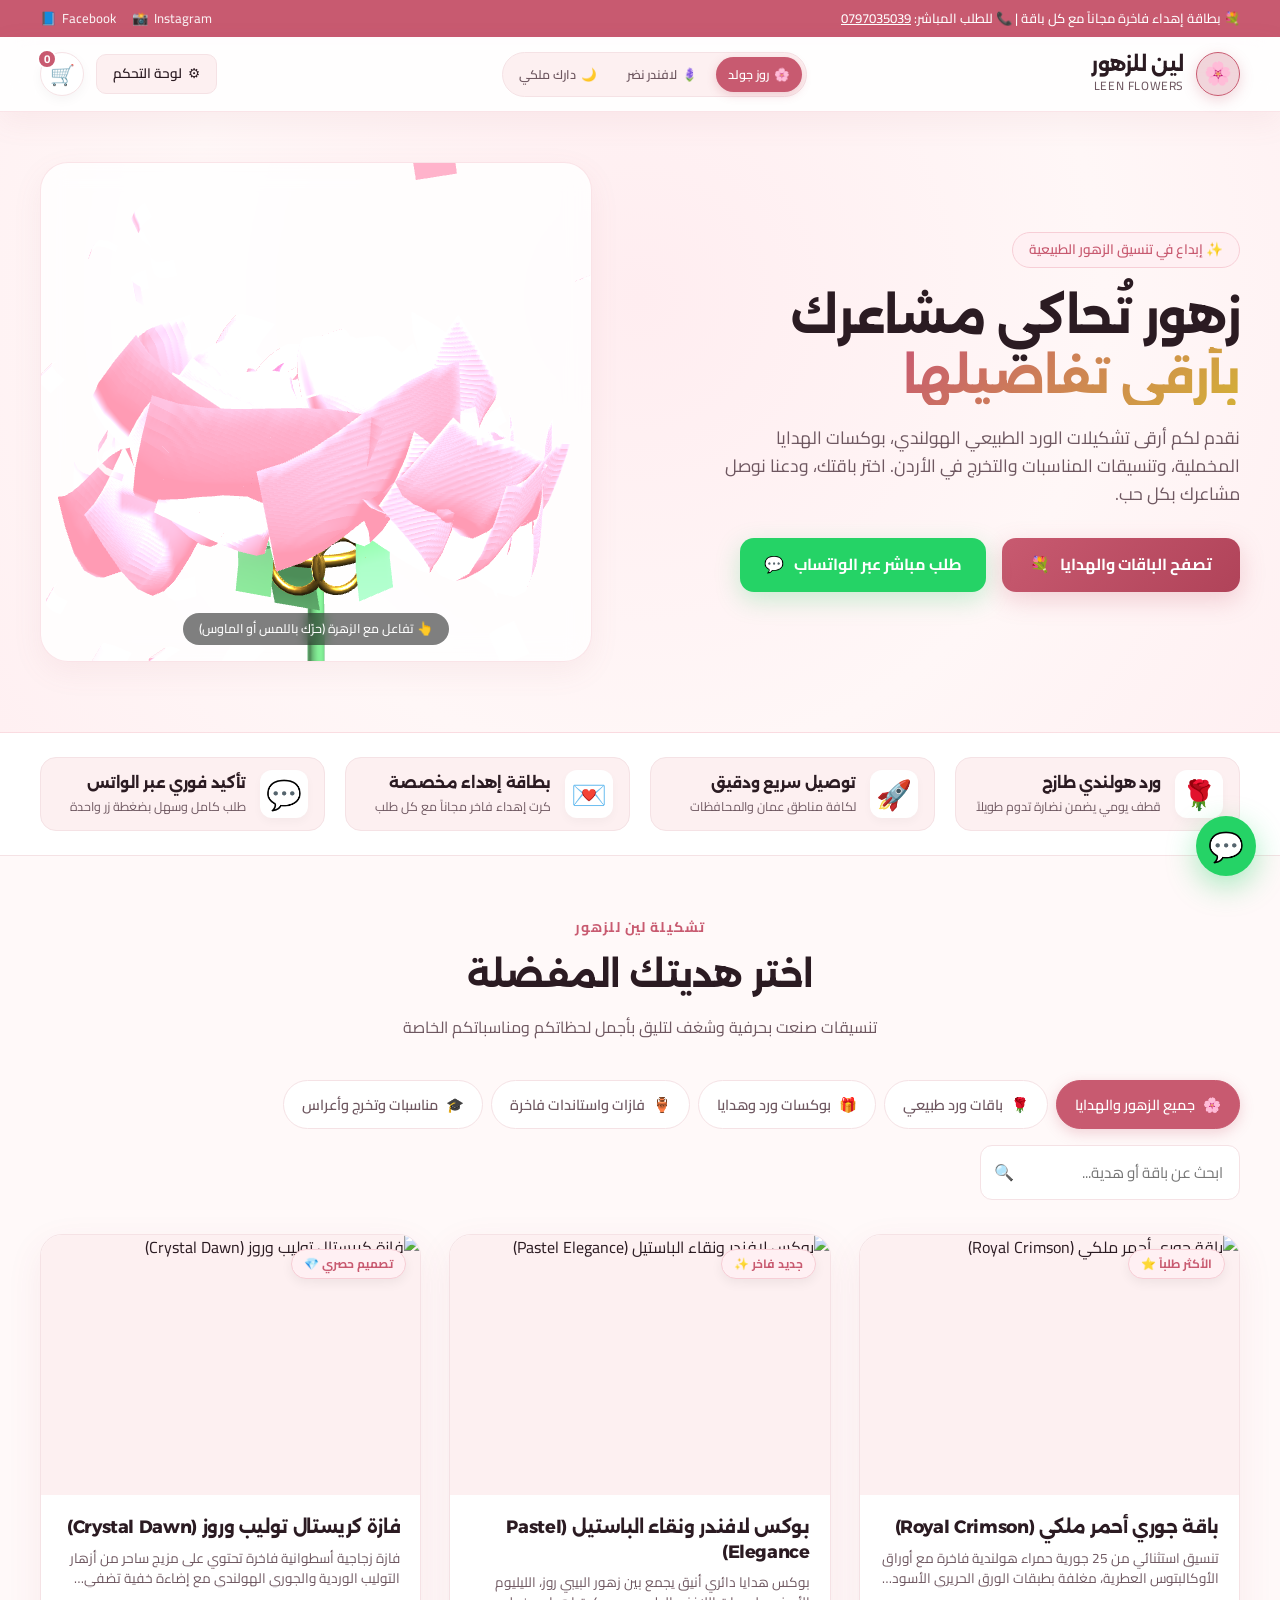
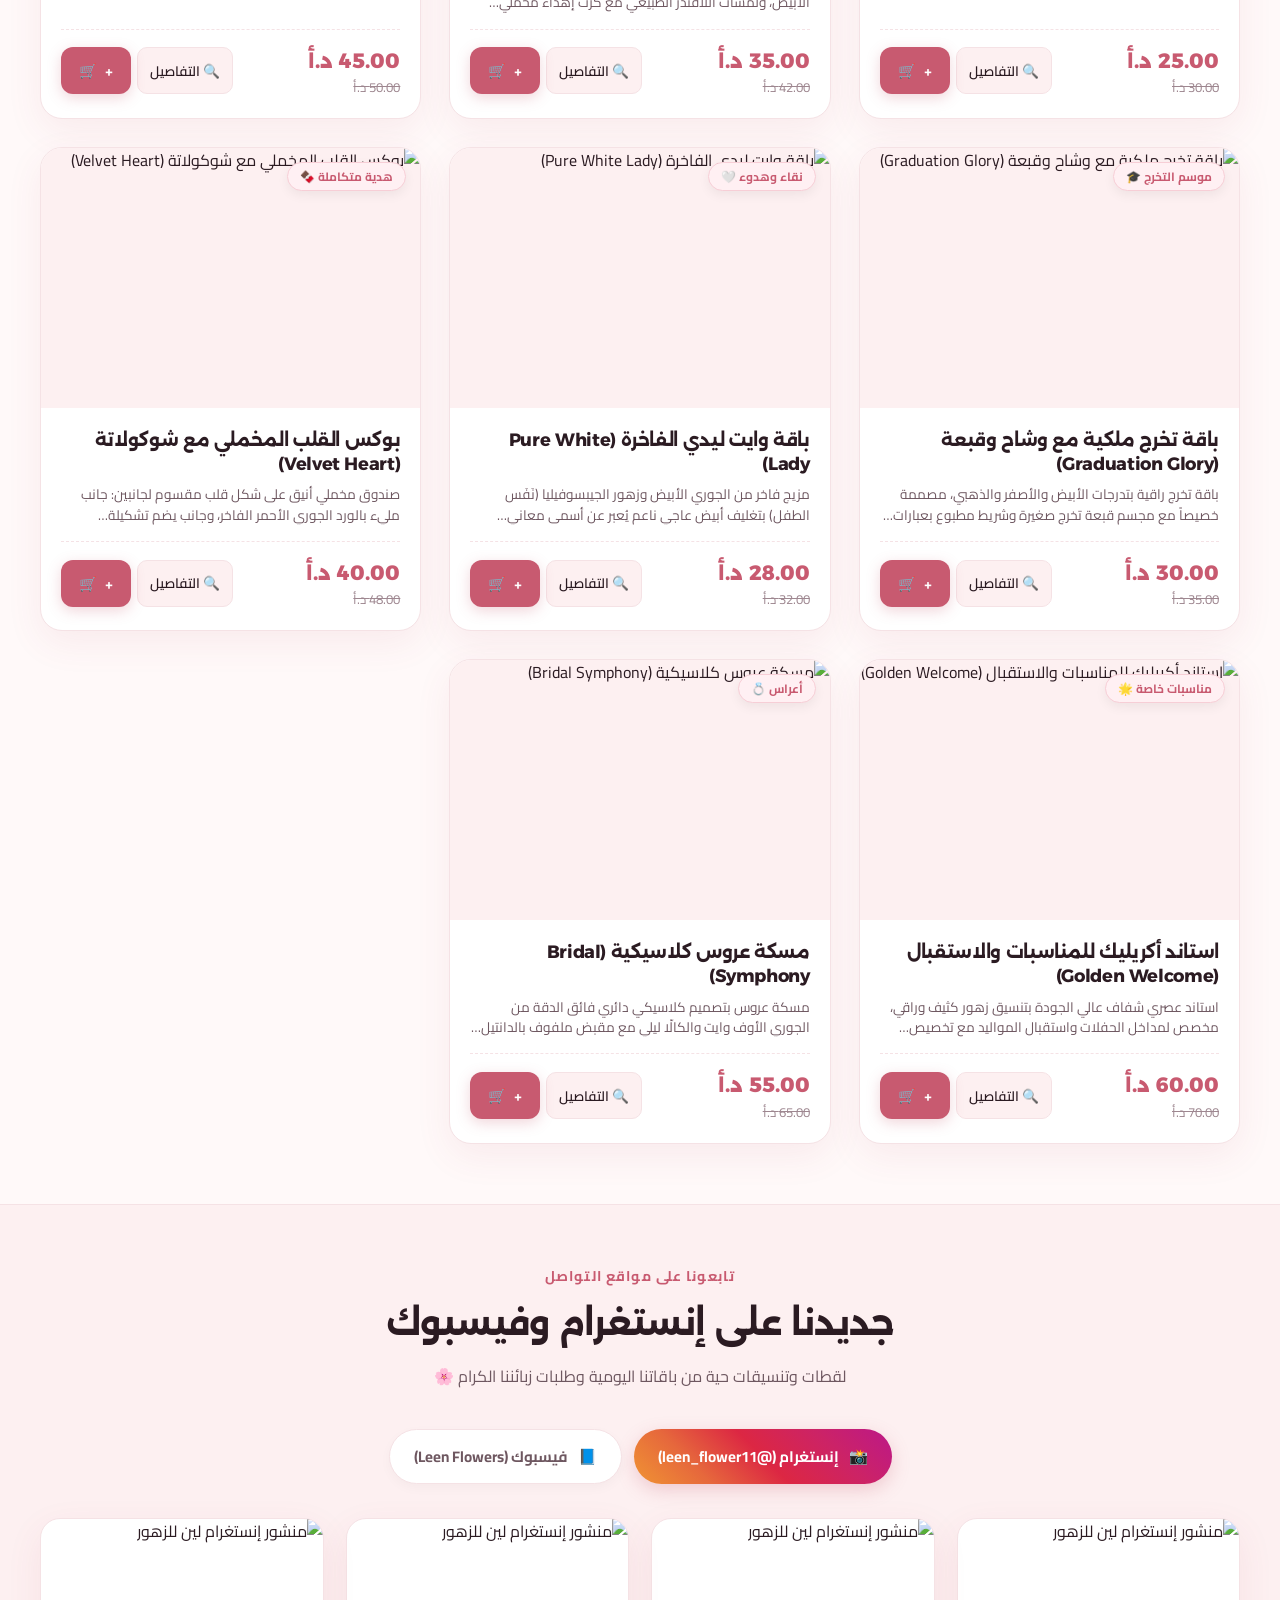
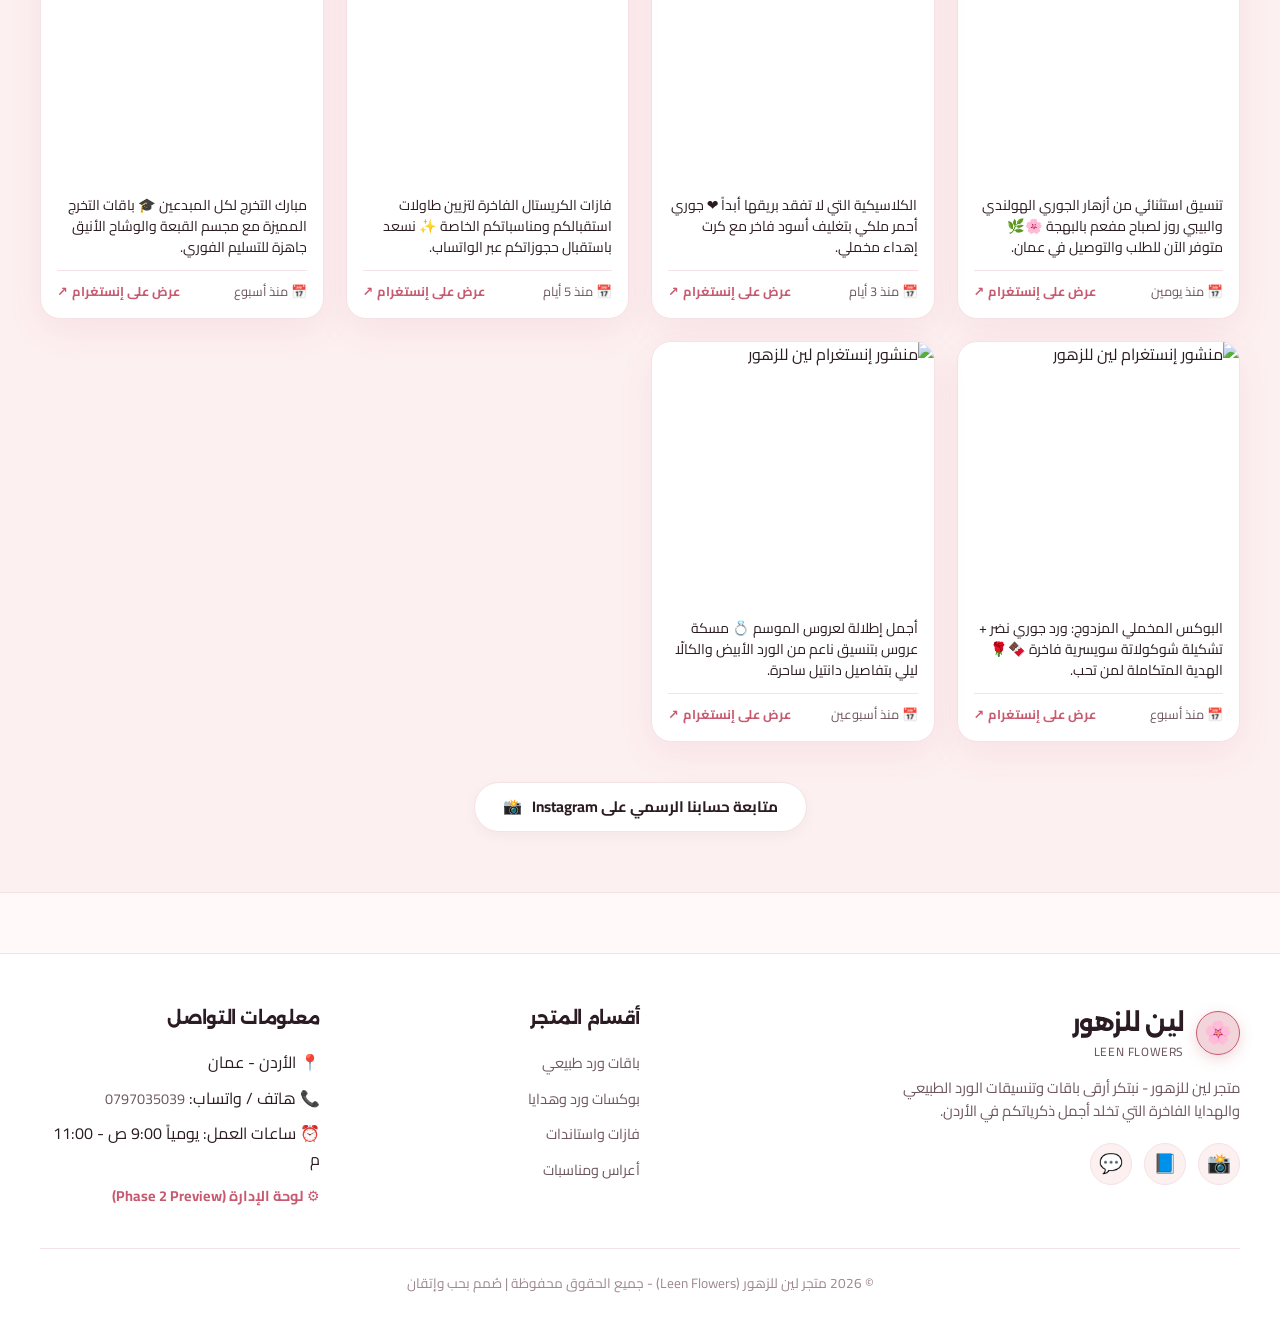
==== commit 65a79d06: "feat: add Product Details modal with full specs and Live Social Media feeds for Instagram and Facebo" ====
--- a/index.html
+++ b/index.html
@@ -180,6 +180,51 @@
     </div>
   </section>
 
+  <!-- Social Media Feeds Section (Instagram & Facebook Live) -->
+  <section class="social-feed-section" id="social-feed">
+    <div class="container">
+      <div class="section-head">
+        <span class="section-pill">تابعونا على مواقع التواصل</span>
+        <h3 class="section-title">جديدنا على إنستغرام وفيسبوك</h3>
+        <p class="section-sub">لقطات وتنسيقات حية من باقاتنا اليومية وطلبات زبائننا الكرام 🌸</p>
+      </div>
+
+      <!-- Social Tabs -->
+      <div class="social-tabs">
+        <button type="button" class="social-tab-btn ig active" id="tab-btn-ig">
+          <span>📸</span> إنستغرام (@leen_flower11)
+        </button>
+        <button type="button" class="social-tab-btn fb" id="tab-btn-fb">
+          <span>📘</span> فيسبوك (Leen Flowers)
+        </button>
+      </div>
+
+      <!-- Instagram View -->
+      <div id="social-view-ig">
+        <div class="ig-feed-grid" id="ig-posts-grid">
+          <!-- Populated by app.js -->
+        </div>
+        <div class="social-cta-box">
+          <a href="https://www.instagram.com/leen_flower11" target="_blank" rel="noopener">
+            <span>متابعة حسابنا الرسمي على Instagram</span> 📸
+          </a>
+        </div>
+      </div>
+
+      <!-- Facebook View -->
+      <div id="social-view-fb" style="display: none;">
+        <div class="fb-feed-list" id="fb-posts-list">
+          <!-- Populated by app.js -->
+        </div>
+        <div class="social-cta-box">
+          <a href="https://www.facebook.com/p/Leen-Flowers-100090007161366/" target="_blank" rel="noopener">
+            <span>زيارة صفحتنا الرسمية على Facebook</span> 📘
+          </a>
+        </div>
+      </div>
+    </div>
+  </section>
+
   <!-- Cart Drawer -->
   <div class="cart-drawer-overlay" id="cart-drawer-overlay">
     <div class="cart-drawer">
@@ -208,6 +253,91 @@
         <button type="button" class="btn-proceed-checkout" id="proceed-checkout-btn">
           <span>متابعة لإتمام الطلب</span> 📝
         </button>
+      </div>
+    </div>
+  </div>
+
+  <!-- Product Details Modal (Quick View & Full Specs) -->
+  <div class="product-modal-overlay" id="product-details-modal-overlay">
+    <div class="product-modal">
+      <div class="checkout-modal-head">
+        <h3>🌸 <span>تفاصيل الباقة والتنسيق</span></h3>
+        <button type="button" class="btn-close-drawer" id="close-prod-modal-btn" aria-label="إغلاق">✕</button>
+      </div>
+
+      <div class="product-modal-body">
+        <!-- Gallery / Image -->
+        <div class="product-modal-gallery">
+          <img src="" alt="" id="modal-img" class="product-modal-img">
+        </div>
+
+        <!-- Info & Actions -->
+        <div class="product-modal-info">
+          <span class="modal-badge-tag" id="modal-badge"></span>
+          <h2 class="modal-product-title" id="modal-title"></h2>
+
+          <div class="modal-price-box">
+            <span class="modal-price-main" id="modal-price"></span>
+            <span class="modal-price-old" id="modal-old-price"></span>
+            <span class="modal-discount-tag">شامل بطاقة الإهداء مجاناً ✨</span>
+          </div>
+
+          <p class="modal-product-desc" id="modal-desc"></p>
+
+          <!-- Specifications Card -->
+          <div class="specs-card">
+            <div class="specs-row">
+              <span class="specs-label">نوع الزهور:</span>
+              <span class="specs-val" id="modal-spec-flower-type"></span>
+            </div>
+            <div class="specs-row">
+              <span class="specs-label">عدد الورود:</span>
+              <span class="specs-val" id="modal-spec-count"></span>
+            </div>
+            <div class="specs-row">
+              <span class="specs-label">الأبعاد التقريبية:</span>
+              <span class="specs-val" id="modal-spec-dimensions"></span>
+            </div>
+            <div class="specs-row">
+              <span class="specs-label">طريقة التغليف:</span>
+              <span class="specs-val" id="modal-spec-packaging"></span>
+            </div>
+            <div class="specs-row">
+              <span class="specs-label">متوسط النضارة:</span>
+              <span class="specs-val" id="modal-spec-freshness"></span>
+            </div>
+          </div>
+
+          <!-- Flower Care Box -->
+          <div class="care-box">
+            <div class="care-icon">💡</div>
+            <div class="care-text">
+              <h6>إرشادات العناية بالباقة:</h6>
+              <p id="modal-care-desc"></p>
+            </div>
+          </div>
+
+          <!-- Actions & Quantity -->
+          <div class="modal-actions-bar">
+            <div class="modal-qty-row">
+              <span style="font-weight:700; font-size:0.9rem;">الكمية:</span>
+              <div class="modal-qty-ctrl">
+                <button type="button" id="modal-qty-decrease">-</button>
+                <span id="modal-qty-val">1</span>
+                <button type="button" id="modal-qty-increase">+</button>
+              </div>
+            </div>
+
+            <div class="modal-buttons-grid">
+              <button type="button" class="btn-modal-cart" id="modal-btn-add-cart">
+                <span>إضافة إلى السلة</span> 🛒
+              </button>
+              <button type="button" class="btn-modal-wa" id="modal-btn-direct-wa">
+                <span>طلب مباشر بالواتساب</span> 💬
+              </button>
+            </div>
+          </div>
+        </div>
       </div>
     </div>
   </div>
--- a/css/main.css
+++ b/css/main.css
@@ -1474,3 +1474,583 @@
   gap: 20px;
 }
 
+/* ============================================================
+   Product Details Modal (Glassmorphic Luxury View)
+   ============================================================ */
+.product-modal-overlay {
+  position: fixed;
+  inset: 0;
+  background: var(--modal-overlay);
+  backdrop-filter: blur(10px);
+  -webkit-backdrop-filter: blur(10px);
+  z-index: 1200;
+  opacity: 0;
+  visibility: hidden;
+  transition: all 0.35s ease;
+  display: flex;
+  align-items: center;
+  justify-content: center;
+  padding: 20px;
+}
+
+.product-modal-overlay.active {
+  opacity: 1;
+  visibility: visible;
+}
+
+.product-modal {
+  width: 100%;
+  max-width: 880px;
+  max-height: 90vh;
+  background: var(--bg-surface);
+  border: 1px solid var(--card-border);
+  border-radius: 28px;
+  box-shadow: 0 28px 70px rgba(0, 0, 0, 0.3);
+  display: flex;
+  flex-direction: column;
+  overflow: hidden;
+  transform: scale(0.92);
+  transition: transform 0.35s cubic-bezier(0.16, 1, 0.3, 1);
+}
+
+.product-modal-overlay.active .product-modal {
+  transform: scale(1);
+}
+
+.product-modal-body {
+  padding: 28px;
+  overflow-y: auto;
+  display: grid;
+  grid-template-columns: 1fr 1.15fr;
+  gap: 32px;
+}
+
+.product-modal-gallery {
+  position: relative;
+  border-radius: 22px;
+  overflow: hidden;
+  background: var(--bg-secondary);
+  border: 1px solid var(--card-border);
+  height: 100%;
+  min-height: 380px;
+}
+
+.product-modal-img {
+  width: 100%;
+  height: 100%;
+  object-fit: cover;
+  transition: transform 0.5s ease;
+}
+
+.product-modal-img:hover {
+  transform: scale(1.05);
+}
+
+.product-modal-info {
+  display: flex;
+  flex-direction: column;
+}
+
+.modal-badge-tag {
+  align-self: flex-start;
+  background: var(--badge-bg);
+  border: 1px solid var(--badge-border);
+  color: var(--badge-color);
+  font-size: 0.8rem;
+  font-weight: 700;
+  padding: 5px 14px;
+  border-radius: 20px;
+  margin-bottom: 12px;
+}
+
+.modal-product-title {
+  font-size: 1.6rem;
+  color: var(--text-main);
+  line-height: 1.3;
+  margin-bottom: 8px;
+}
+
+.modal-price-box {
+  display: flex;
+  align-items: baseline;
+  gap: 14px;
+  margin-bottom: 16px;
+  padding-bottom: 14px;
+  border-bottom: 1px solid var(--card-border);
+}
+
+.modal-price-main {
+  font-size: 1.8rem;
+  font-weight: 800;
+  color: var(--primary);
+  font-family: 'Alexandria', sans-serif;
+}
+
+.modal-price-old {
+  font-size: 1.05rem;
+  text-decoration: line-through;
+  color: var(--text-light);
+}
+
+.modal-discount-tag {
+  background: #e6f9ed;
+  color: #1e874b;
+  font-size: 0.78rem;
+  font-weight: 700;
+  padding: 3px 8px;
+  border-radius: 6px;
+}
+
+.modal-product-desc {
+  font-size: 0.95rem;
+  color: var(--text-muted);
+  line-height: 1.6;
+  margin-bottom: 20px;
+}
+
+/* Specs Table */
+.specs-card {
+  background: var(--bg-secondary);
+  border: 1px solid var(--card-border);
+  border-radius: 16px;
+  padding: 14px 18px;
+  margin-bottom: 18px;
+}
+
+.specs-row {
+  display: flex;
+  justify-content: space-between;
+  padding: 6px 0;
+  border-bottom: 1px dashed var(--card-border);
+  font-size: 0.85rem;
+}
+
+.specs-row:last-child {
+  border-bottom: none;
+}
+
+.specs-label {
+  color: var(--text-muted);
+  font-weight: 600;
+}
+
+.specs-val {
+  color: var(--text-main);
+  font-weight: 700;
+}
+
+/* Care Tips Box */
+.care-box {
+  background: var(--badge-bg);
+  border: 1px solid var(--badge-border);
+  border-radius: 14px;
+  padding: 12px 16px;
+  margin-bottom: 22px;
+  display: flex;
+  gap: 12px;
+  align-items: flex-start;
+}
+
+.care-icon {
+  font-size: 1.4rem;
+}
+
+.care-text h6 {
+  font-size: 0.88rem;
+  font-weight: 700;
+  color: var(--badge-color);
+  margin-bottom: 4px;
+}
+
+.care-text p {
+  font-size: 0.8rem;
+  color: var(--text-muted);
+  line-height: 1.5;
+}
+
+/* Modal Actions */
+.modal-actions-bar {
+  margin-top: auto;
+  display: flex;
+  flex-direction: column;
+  gap: 12px;
+}
+
+.modal-qty-row {
+  display: flex;
+  align-items: center;
+  gap: 14px;
+}
+
+.modal-qty-ctrl {
+  display: flex;
+  align-items: center;
+  gap: 12px;
+  background: var(--bg-secondary);
+  border: 1px solid var(--card-border);
+  border-radius: 12px;
+  padding: 6px 14px;
+}
+
+.modal-qty-ctrl button {
+  font-size: 1.2rem;
+  font-weight: 700;
+  width: 28px;
+  height: 28px;
+  display: flex;
+  align-items: center;
+  justify-content: center;
+  color: var(--text-main);
+}
+
+.modal-qty-ctrl span {
+  font-size: 1.05rem;
+  font-weight: 700;
+  min-width: 24px;
+  text-align: center;
+}
+
+.modal-buttons-grid {
+  display: grid;
+  grid-template-columns: 1fr 1fr;
+  gap: 10px;
+}
+
+.btn-modal-cart {
+  background: var(--primary);
+  color: #fff;
+  padding: 13px;
+  border-radius: 14px;
+  font-size: 0.95rem;
+  font-weight: 700;
+  display: flex;
+  align-items: center;
+  justify-content: center;
+  gap: 8px;
+  box-shadow: 0 4px 14px var(--primary-glow);
+}
+
+.btn-modal-cart:hover {
+  background: var(--primary-hover);
+}
+
+.btn-modal-wa {
+  background: #25d366;
+  color: #fff;
+  padding: 13px;
+  border-radius: 14px;
+  font-size: 0.95rem;
+  font-weight: 700;
+  display: flex;
+  align-items: center;
+  justify-content: center;
+  gap: 8px;
+  box-shadow: 0 4px 14px rgba(37, 211, 102, 0.25);
+}
+
+.btn-modal-wa:hover {
+  background: #20ba5a;
+}
+
+/* Card View Button Overlay */
+.card-view-btn {
+  background: var(--bg-secondary);
+  border: 1px solid var(--card-border);
+  color: var(--text-main);
+  padding: 9px 12px;
+  border-radius: 10px;
+  font-size: 0.85rem;
+  font-weight: 600;
+  display: inline-flex;
+  align-items: center;
+  gap: 6px;
+  cursor: pointer;
+}
+
+.card-view-btn:hover {
+  background: var(--card-border);
+  color: var(--primary);
+}
+
+.product-card {
+  cursor: pointer;
+}
+
+/* ============================================================
+   Social Media Feeds Section (Instagram & Facebook Live)
+   ============================================================ */
+.social-feed-section {
+  padding: 60px 0;
+  background: var(--bg-secondary);
+  border-top: 1px solid var(--card-border);
+  border-bottom: 1px solid var(--card-border);
+}
+
+.social-tabs {
+  display: flex;
+  justify-content: center;
+  gap: 12px;
+  margin-bottom: 34px;
+}
+
+.social-tab-btn {
+  padding: 12px 24px;
+  border-radius: 30px;
+  background: var(--bg-surface);
+  border: 1px solid var(--card-border);
+  color: var(--text-muted);
+  font-size: 0.95rem;
+  font-weight: 700;
+  display: inline-flex;
+  align-items: center;
+  gap: 10px;
+  box-shadow: 0 4px 12px rgba(0, 0, 0, 0.03);
+}
+
+.social-tab-btn:hover {
+  border-color: var(--primary);
+  color: var(--primary);
+}
+
+.social-tab-btn.active {
+  background: var(--primary);
+  color: #ffffff;
+  border-color: var(--primary);
+  box-shadow: 0 6px 18px var(--primary-glow);
+}
+
+.social-tab-btn.ig.active {
+  background: linear-gradient(45deg, #f09433 0%, #e6683c 25%, #dc2743 50%, #cc2366 75%, #bc1888 100%);
+  border: none;
+}
+
+.social-tab-btn.fb.active {
+  background: #1877f2;
+  border: none;
+}
+
+/* Instagram Grid */
+.ig-feed-grid {
+  display: grid;
+  grid-template-columns: repeat(auto-fill, minmax(280px, 1fr));
+  gap: 22px;
+}
+
+.ig-card {
+  position: relative;
+  border-radius: 20px;
+  overflow: hidden;
+  background: var(--card-bg);
+  border: 1px solid var(--card-border);
+  box-shadow: var(--card-shadow);
+  display: flex;
+  flex-direction: column;
+  transition: transform 0.35s ease, box-shadow 0.35s ease;
+}
+
+.ig-card:hover {
+  transform: translateY(-6px);
+  box-shadow: 0 16px 36px var(--primary-glow);
+}
+
+.ig-img-wrap {
+  position: relative;
+  width: 100%;
+  height: 260px;
+  overflow: hidden;
+}
+
+.ig-img {
+  width: 100%;
+  height: 100%;
+  object-fit: cover;
+  transition: transform 0.5s ease;
+}
+
+.ig-card:hover .ig-img {
+  transform: scale(1.08);
+}
+
+.ig-overlay {
+  position: absolute;
+  inset: 0;
+  background: rgba(0, 0, 0, 0.45);
+  display: flex;
+  align-items: center;
+  justify-content: center;
+  gap: 20px;
+  opacity: 0;
+  transition: opacity 0.3s ease;
+  color: #fff;
+  font-weight: 700;
+  font-size: 1.1rem;
+}
+
+.ig-card:hover .ig-overlay {
+  opacity: 1;
+}
+
+.ig-body {
+  padding: 16px;
+  display: flex;
+  flex-direction: column;
+  flex-grow: 1;
+}
+
+.ig-caption {
+  font-size: 0.88rem;
+  color: var(--text-main);
+  line-height: 1.5;
+  margin-bottom: 12px;
+  display: -webkit-box;
+  -webkit-line-clamp: 3;
+  -webkit-box-orient: vertical;
+  overflow: hidden;
+}
+
+.ig-foot {
+  margin-top: auto;
+  display: flex;
+  align-items: center;
+  justify-content: space-between;
+  font-size: 0.8rem;
+  color: var(--text-muted);
+  border-top: 1px solid var(--card-border);
+  padding-top: 10px;
+}
+
+.ig-link {
+  color: var(--primary);
+  font-weight: 700;
+  display: inline-flex;
+  align-items: center;
+  gap: 4px;
+}
+
+/* Facebook Feed List */
+.fb-feed-list {
+  display: flex;
+  flex-direction: column;
+  gap: 20px;
+  max-width: 680px;
+  margin: 0 auto;
+}
+
+.fb-card {
+  background: var(--card-bg);
+  border: 1px solid var(--card-border);
+  border-radius: 20px;
+  padding: 20px;
+  box-shadow: var(--card-shadow);
+}
+
+.fb-header {
+  display: flex;
+  align-items: center;
+  gap: 12px;
+  margin-bottom: 14px;
+}
+
+.fb-avatar {
+  width: 46px;
+  height: 46px;
+  border-radius: 50%;
+  background: var(--primary-glow);
+  display: flex;
+  align-items: center;
+  justify-content: center;
+  font-size: 1.4rem;
+  border: 1px solid var(--primary);
+}
+
+.fb-page-info h5 {
+  font-size: 1rem;
+  color: var(--text-main);
+  display: flex;
+  align-items: center;
+  gap: 6px;
+}
+
+.fb-page-info span {
+  font-size: 0.78rem;
+  color: var(--text-muted);
+}
+
+.fb-content {
+  font-size: 0.94rem;
+  color: var(--text-main);
+  line-height: 1.6;
+  margin-bottom: 14px;
+}
+
+.fb-img-wrap {
+  border-radius: 14px;
+  overflow: hidden;
+  max-height: 340px;
+  margin-bottom: 14px;
+}
+
+.fb-img-wrap img {
+  width: 100%;
+  height: 100%;
+  object-fit: cover;
+}
+
+.fb-stats-bar {
+  display: flex;
+  justify-content: space-between;
+  font-size: 0.82rem;
+  color: var(--text-muted);
+  border-top: 1px solid var(--card-border);
+  padding-top: 12px;
+}
+
+.fb-link-btn {
+  display: inline-flex;
+  align-items: center;
+  gap: 6px;
+  color: #1877f2;
+  font-weight: 700;
+}
+
+.social-cta-box {
+  text-align: center;
+  margin-top: 40px;
+}
+
+.social-cta-box a {
+  display: inline-flex;
+  align-items: center;
+  gap: 10px;
+  padding: 12px 28px;
+  border-radius: 30px;
+  font-size: 0.95rem;
+  font-weight: 700;
+  background: var(--bg-surface);
+  border: 1px solid var(--card-border);
+  box-shadow: 0 4px 14px rgba(0,0,0,0.04);
+}
+
+.social-cta-box a:hover {
+  transform: translateY(-2px);
+  border-color: var(--primary);
+  color: var(--primary);
+}
+
+@media (max-width: 768px) {
+  .product-modal-body {
+    grid-template-columns: 1fr;
+    gap: 20px;
+  }
+  
+  .product-modal-gallery {
+    min-height: 260px;
+    height: 260px;
+  }
+  
+  .modal-buttons-grid {
+    grid-template-columns: 1fr;
+  }
+}
+
+
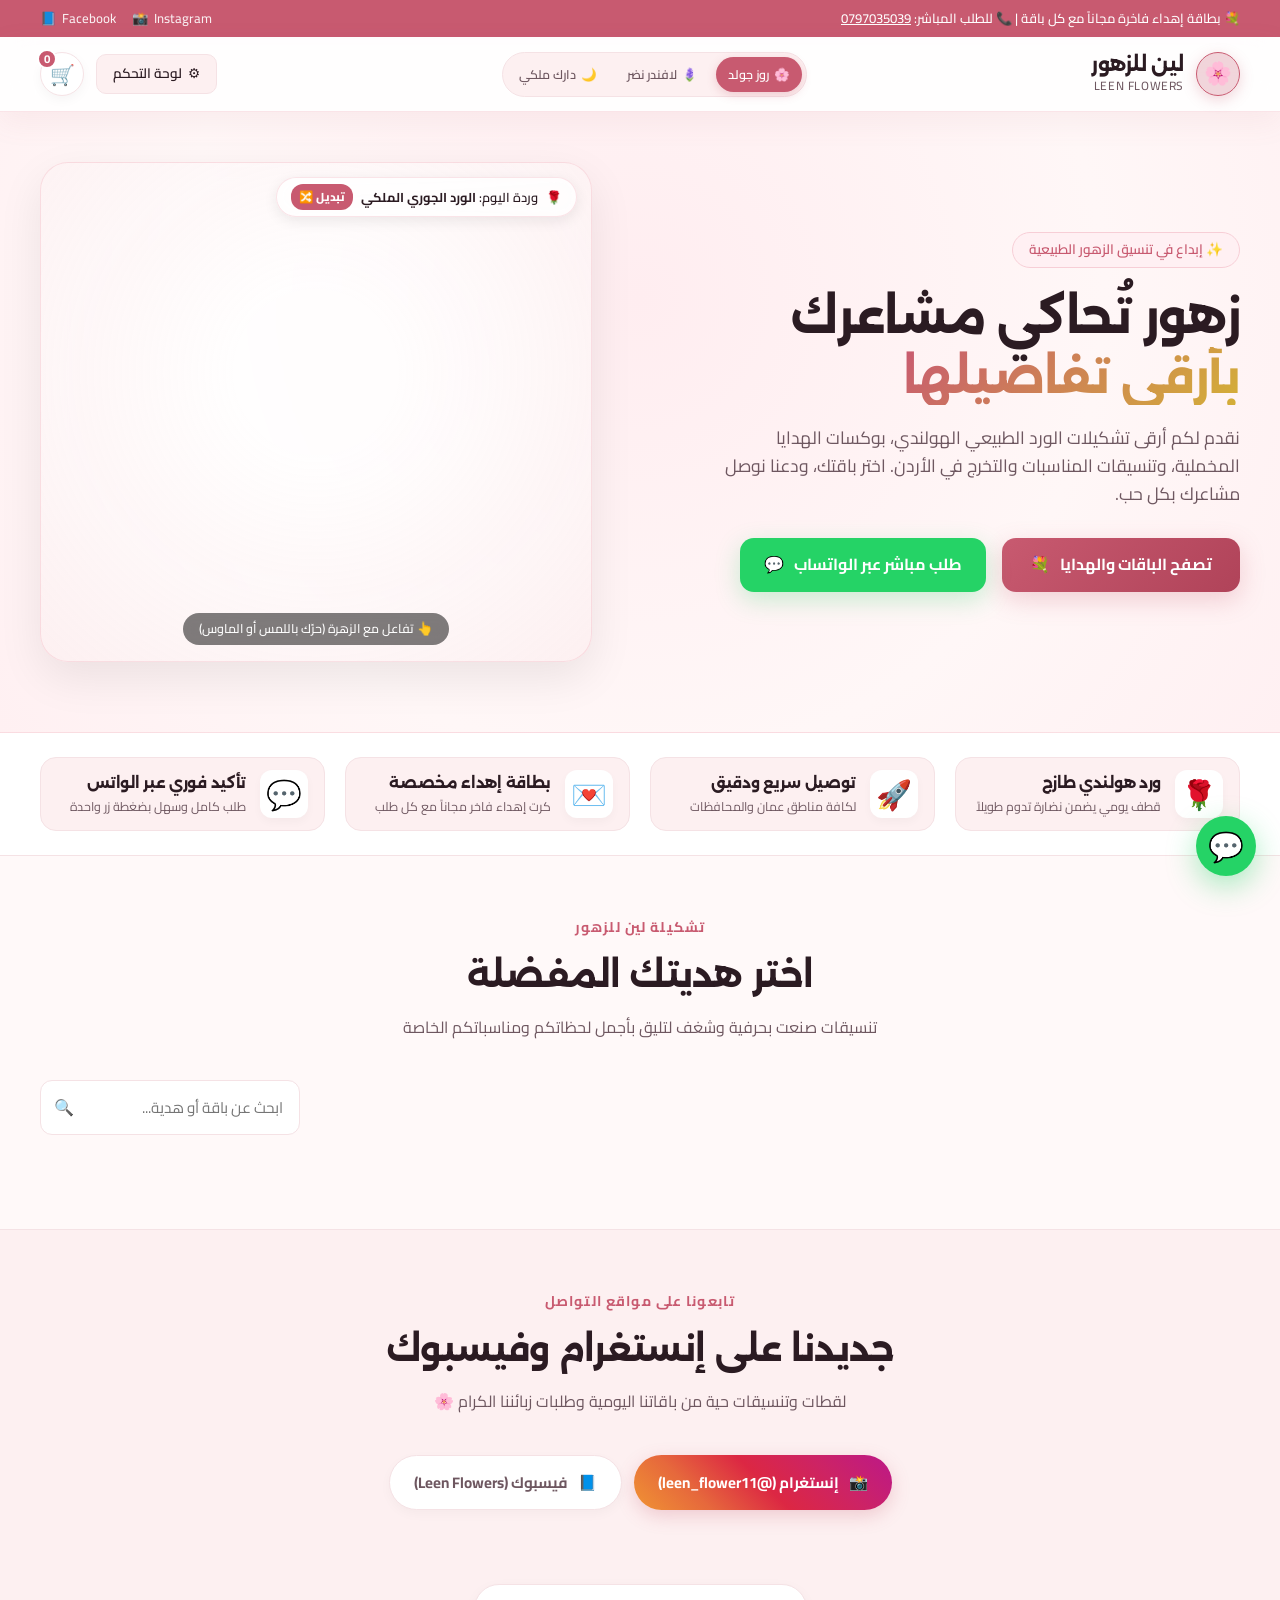
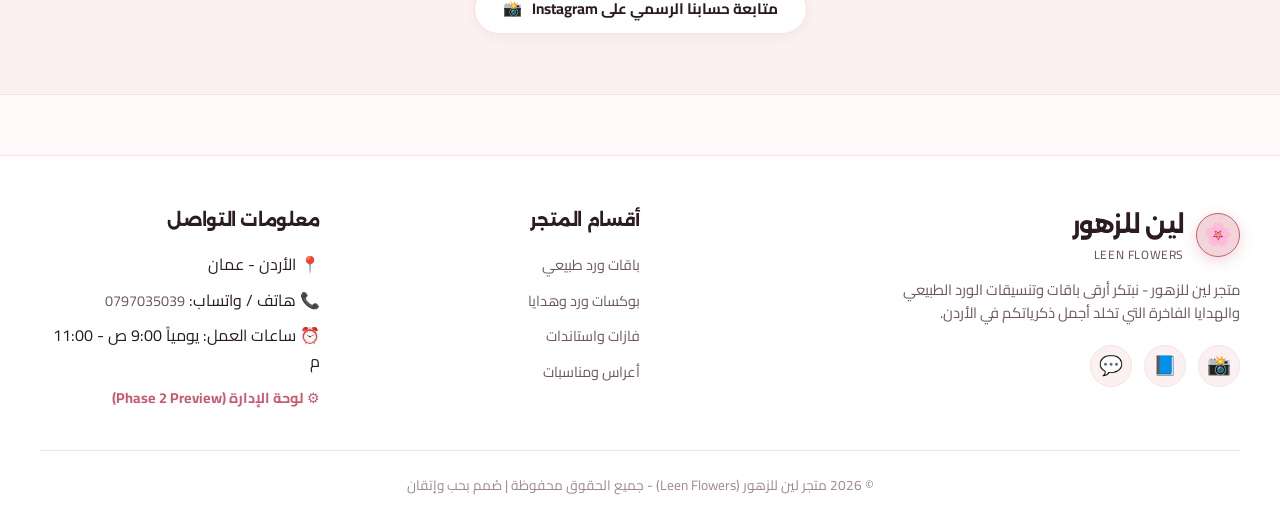
==== commit 45cfd516: "feat(3d): implement dynamic multi-flower rotation on every visit with 4 botanical varieties and live" ====
--- a/index.html
+++ b/index.html
@@ -106,6 +106,13 @@
         <!-- 3D Canvas Showcase -->
         <div class="hero-3d-wrapper">
           <div class="hero-3d-card">
+            <!-- Flower Type Switcher Badge -->
+            <button type="button" class="flower-switcher-badge" id="flower-switcher-badge" title="انقر لعرض زهرة مختلفة (تتغير تلقائياً في كل زيارة)">
+              <span>🌹</span>
+              <span>وردة اليوم: <strong>الورد الجوري الملكي</strong></span>
+              <span class="switch-chip">تبديل 🔀</span>
+            </button>
+
             <div id="three-canvas-container"></div>
             <div class="three-hint-badge">
               <span>👆 تفاعل مع الزهرة (حرّك باللمس أو الماوس)</span>
--- a/css/themes.css
+++ b/css/themes.css
@@ -23,6 +23,7 @@
   --primary: #c85a70;
   --primary-hover: #b04359;
   --primary-glow: rgba(200, 90, 112, 0.25);
+  --primary-contrast: #ffffff;
   
   --secondary: #d4af37; /* Champagne Gold */
   --secondary-hover: #b89628;
@@ -72,6 +73,7 @@
   --primary: #755bb4;
   --primary-hover: #60469e;
   --primary-glow: rgba(117, 91, 180, 0.25);
+  --primary-contrast: #ffffff;
   
   --secondary: #3b8465; /* Botanical Sage */
   --secondary-hover: #2e684f;
@@ -121,6 +123,7 @@
   --primary: #e5b85e; /* Radiant Luxury Gold */
   --primary-hover: #f3c975;
   --primary-glow: rgba(229, 184, 94, 0.35);
+  --primary-contrast: #0b0e14;
   
   --secondary: #ff5277; /* Crimson Rose pop */
   --secondary-hover: #e03b5f;
--- a/css/main.css
+++ b/css/main.css
@@ -367,9 +367,9 @@
   height: 100%;
   border-radius: 28px;
   overflow: hidden;
-  background: var(--glass-bg);
+  background: radial-gradient(circle at 50% 42%, var(--glass-bg) 20%, var(--bg-secondary) 100%);
   border: 1px solid var(--glass-border);
-  box-shadow: var(--glass-shadow);
+  box-shadow: 0 16px 45px rgba(0, 0, 0, 0.08);
   backdrop-filter: blur(12px);
 }
 
@@ -401,6 +401,42 @@
   pointer-events: none;
 }
 
+.flower-switcher-badge {
+  position: absolute;
+  top: 14px;
+  right: 14px;
+  z-index: 10;
+  background: var(--glass-bg);
+  border: 1px solid var(--glass-border);
+  color: var(--text-main);
+  padding: 6px 14px;
+  border-radius: 20px;
+  font-size: 0.8rem;
+  font-weight: 600;
+  display: inline-flex;
+  align-items: center;
+  gap: 8px;
+  box-shadow: 0 4px 14px rgba(0, 0, 0, 0.08);
+  backdrop-filter: blur(10px);
+  cursor: pointer;
+  transition: all 0.25s ease;
+}
+
+.flower-switcher-badge:hover {
+  transform: translateY(-2px);
+  border-color: var(--primary);
+  box-shadow: 0 6px 18px var(--primary-glow);
+}
+
+.flower-switcher-badge .switch-chip {
+  background: var(--primary);
+  color: var(--primary-contrast);
+  padding: 2px 8px;
+  border-radius: 12px;
+  font-size: 0.72rem;
+  font-weight: 800;
+}
+
 /* --- Features Banner --- */
 .features-strip {
   padding: 24px 0;
@@ -651,22 +687,77 @@
   color: var(--text-light);
 }
 
-.btn-add-cart {
+.card-action-btns {
+  display: flex;
+  align-items: center;
+  gap: 8px;
+}
+
+.btn-card-details {
+  height: 40px;
+  padding: 0 13px;
+  border-radius: 12px;
+  background: var(--bg-surface);
+  border: 1px solid var(--card-border);
+  color: var(--text-main);
+  font-size: 0.88rem;
+  font-weight: 700;
+  display: inline-flex;
+  align-items: center;
+  gap: 6px;
+  box-shadow: 0 2px 8px rgba(0, 0, 0, 0.04);
+  transition: all 0.25s ease;
+  cursor: pointer;
+}
+
+.btn-card-details:hover {
+  border-color: var(--primary);
+  color: var(--primary);
+  background: var(--bg-secondary);
+  transform: translateY(-2px);
+}
+
+.btn-card-add {
+  height: 40px;
+  padding: 0 16px;
+  border-radius: 12px;
   background: var(--primary);
-  color: #ffffff;
-  padding: 10px 18px;
-  border-radius: 12px;
-  font-size: 0.9rem;
-  font-weight: 700;
+  color: var(--primary-contrast);
+  font-size: 0.88rem;
+  font-weight: 800;
   display: inline-flex;
   align-items: center;
-  gap: 8px;
+  gap: 6px;
   box-shadow: 0 4px 14px var(--primary-glow);
-}
-
-.btn-add-cart:hover {
+  transition: all 0.25s ease;
+  cursor: pointer;
+}
+
+.btn-card-add:hover {
   background: var(--primary-hover);
   transform: translateY(-2px);
+  box-shadow: 0 6px 18px var(--primary-glow);
+}
+
+.btn-card-add .btn-icon,
+.btn-card-details .btn-icon {
+  font-size: 1rem;
+  line-height: 1;
+}
+
+/* Fallback for generic btn-add-cart */
+.btn-add-cart {
+  height: 40px;
+  padding: 0 16px;
+  border-radius: 12px;
+  background: var(--primary);
+  color: var(--primary-contrast);
+  font-size: 0.88rem;
+  font-weight: 800;
+  display: inline-flex;
+  align-items: center;
+  gap: 6px;
+  box-shadow: 0 4px 14px var(--primary-glow);
 }
 
 /* --- Cart Drawer --- */
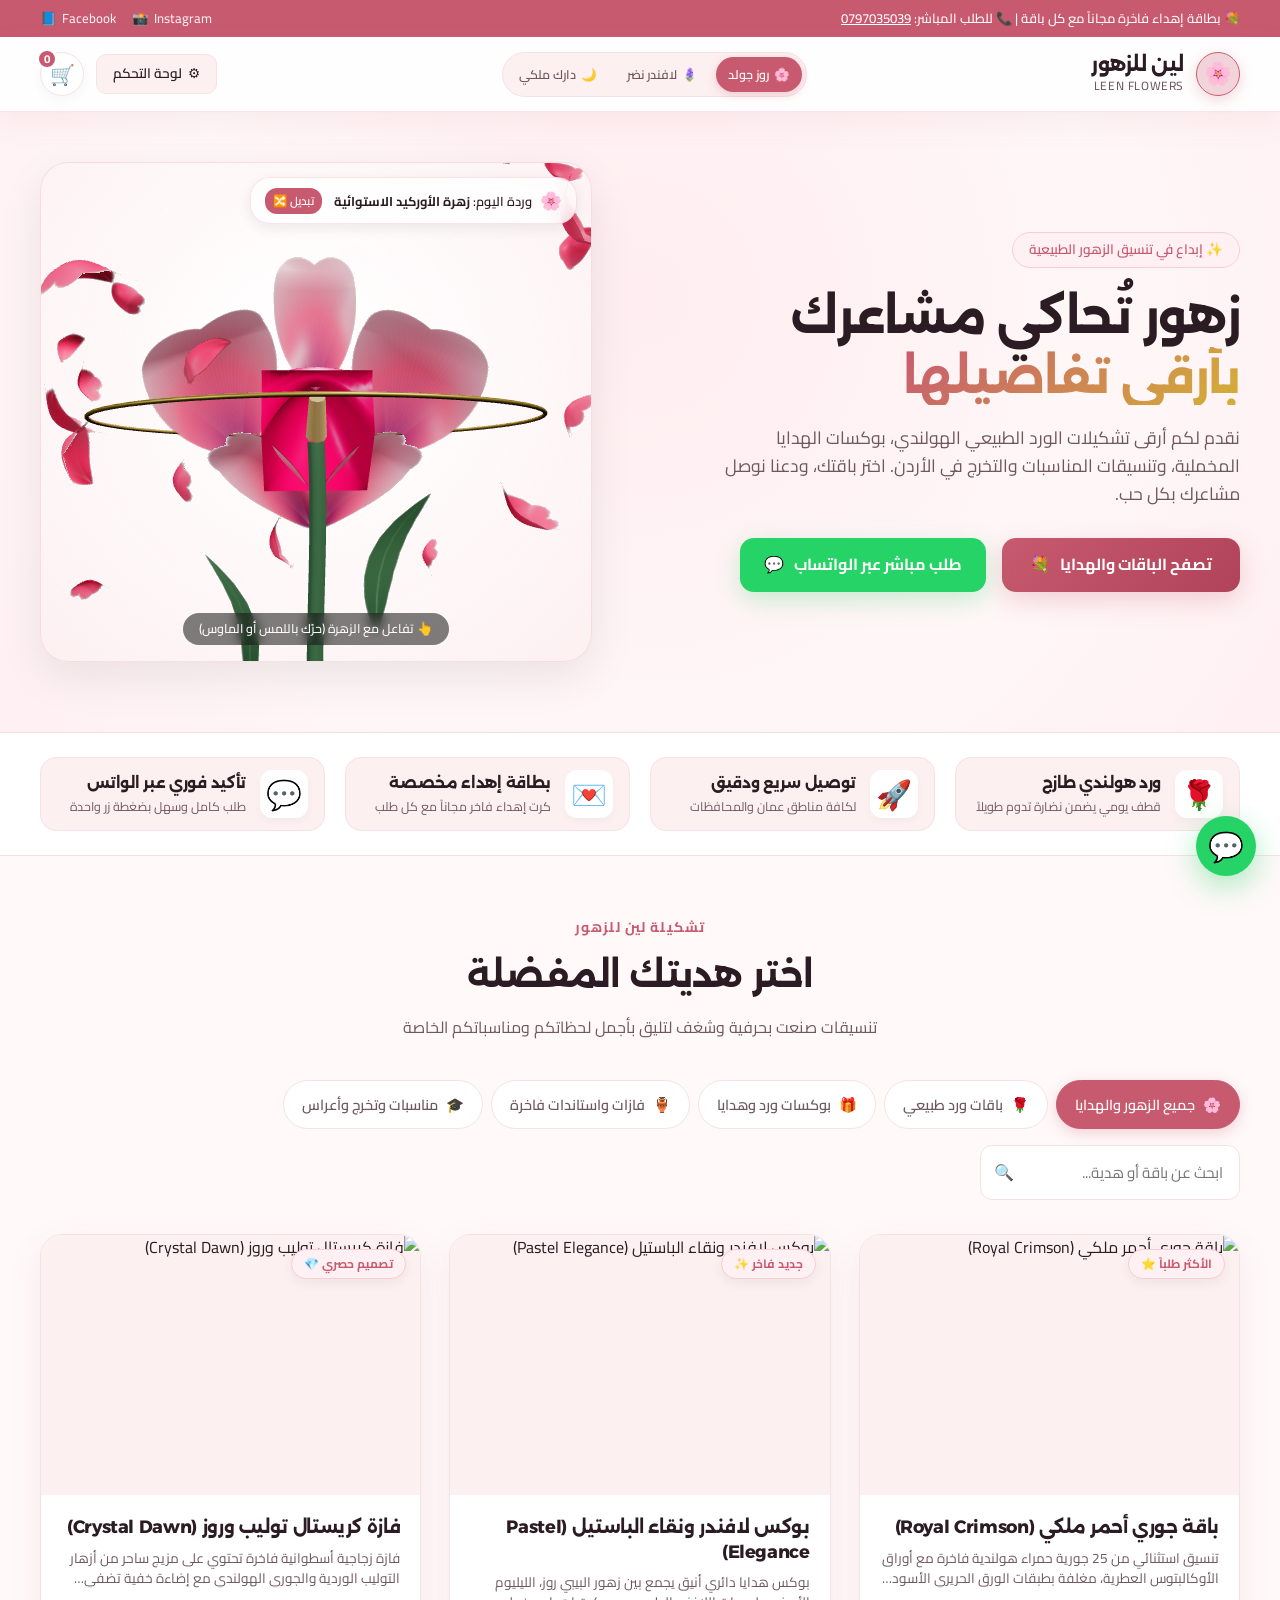
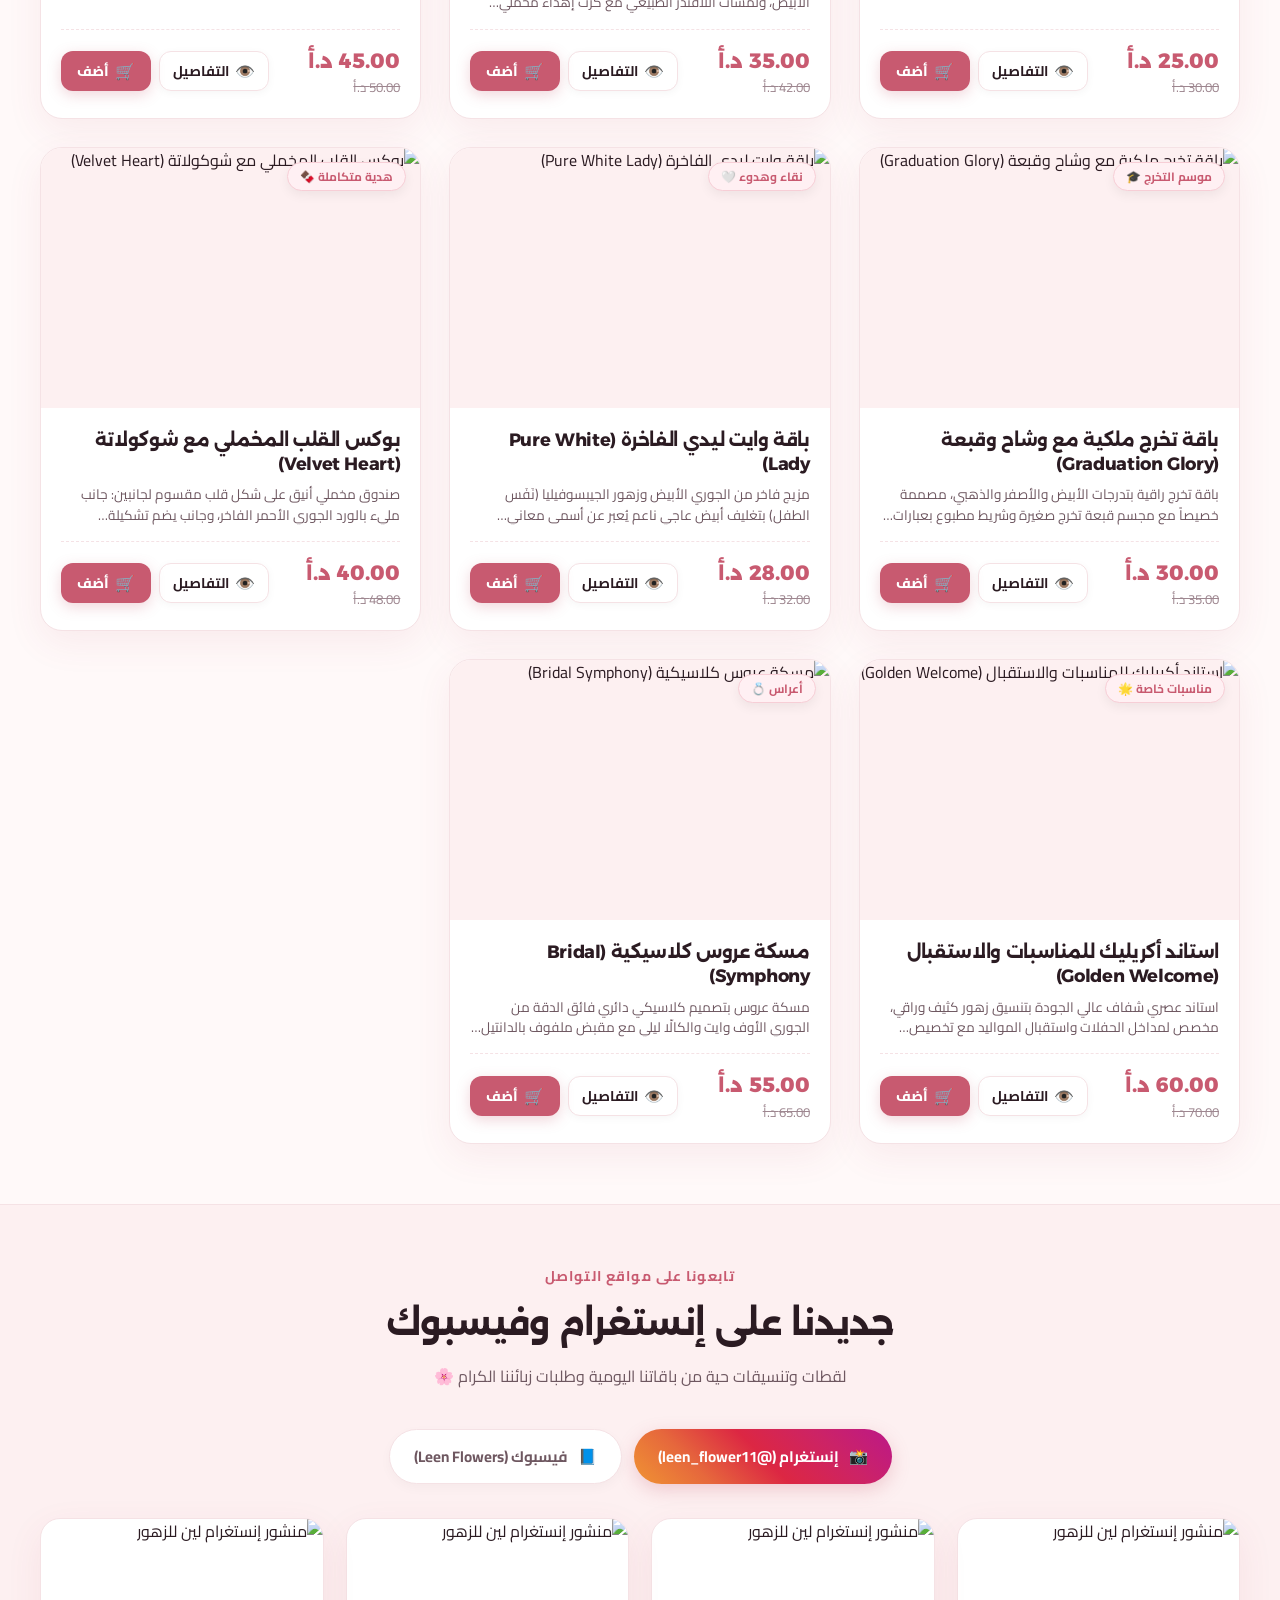
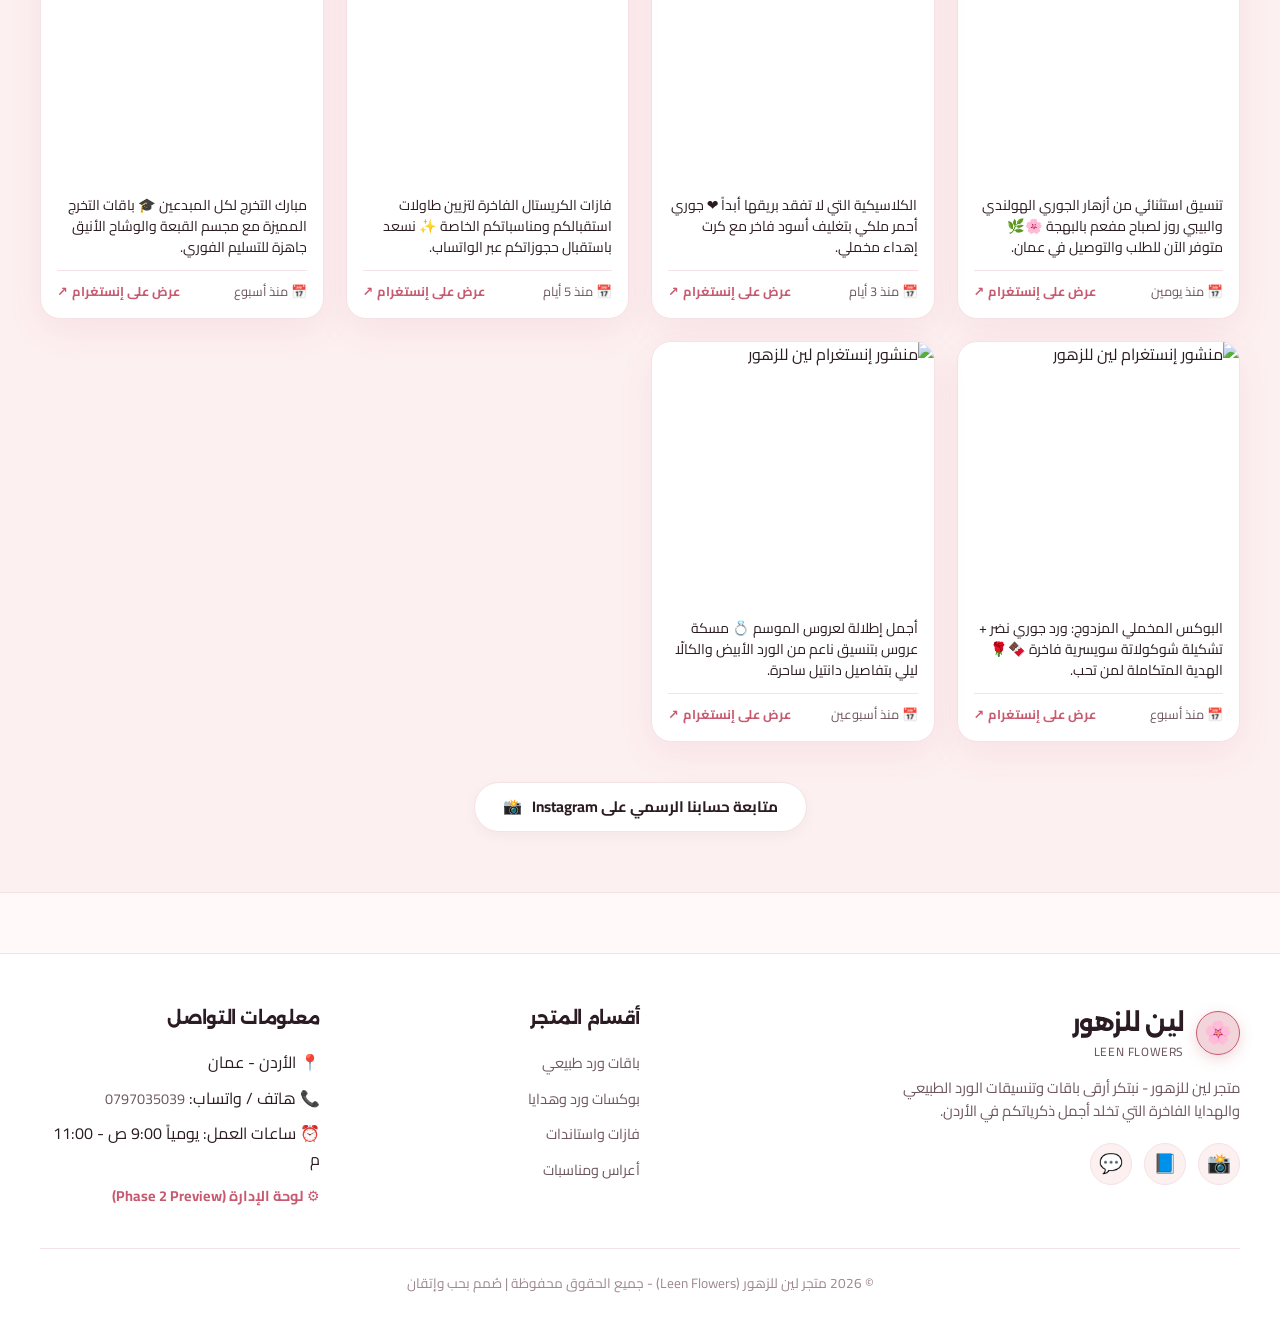
==== commit 5d647fea: "fix(store): eliminate module export syntax from bundle, add cache-control and cache-buster for 3d fl" ====
--- a/index.html
+++ b/index.html
@@ -520,6 +520,6 @@
   </footer>
 
   <!-- Application Logic (Universal Native Bundle - Zero CORS) -->
-  <script src="js/bundle.js"></script>
+  <script src="js/bundle.js?v=2.1"></script>
 </body>
 </html>
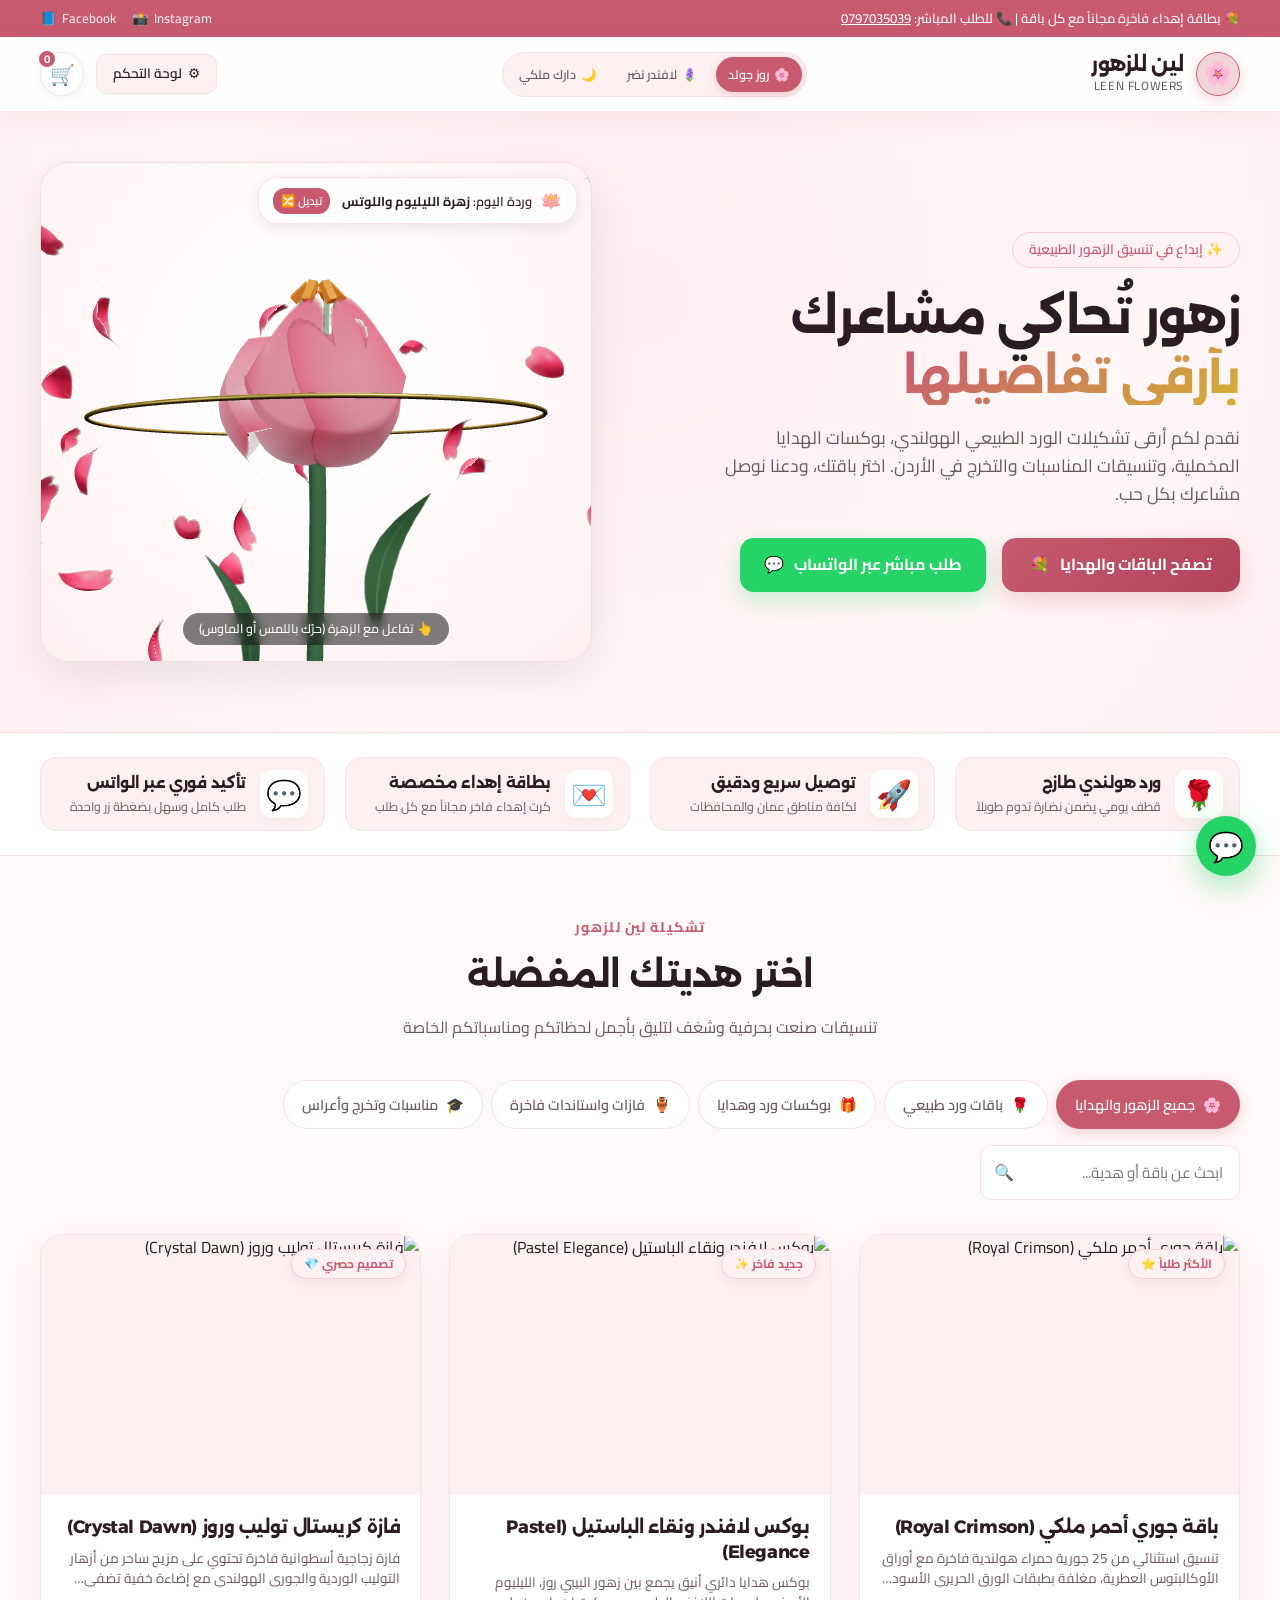
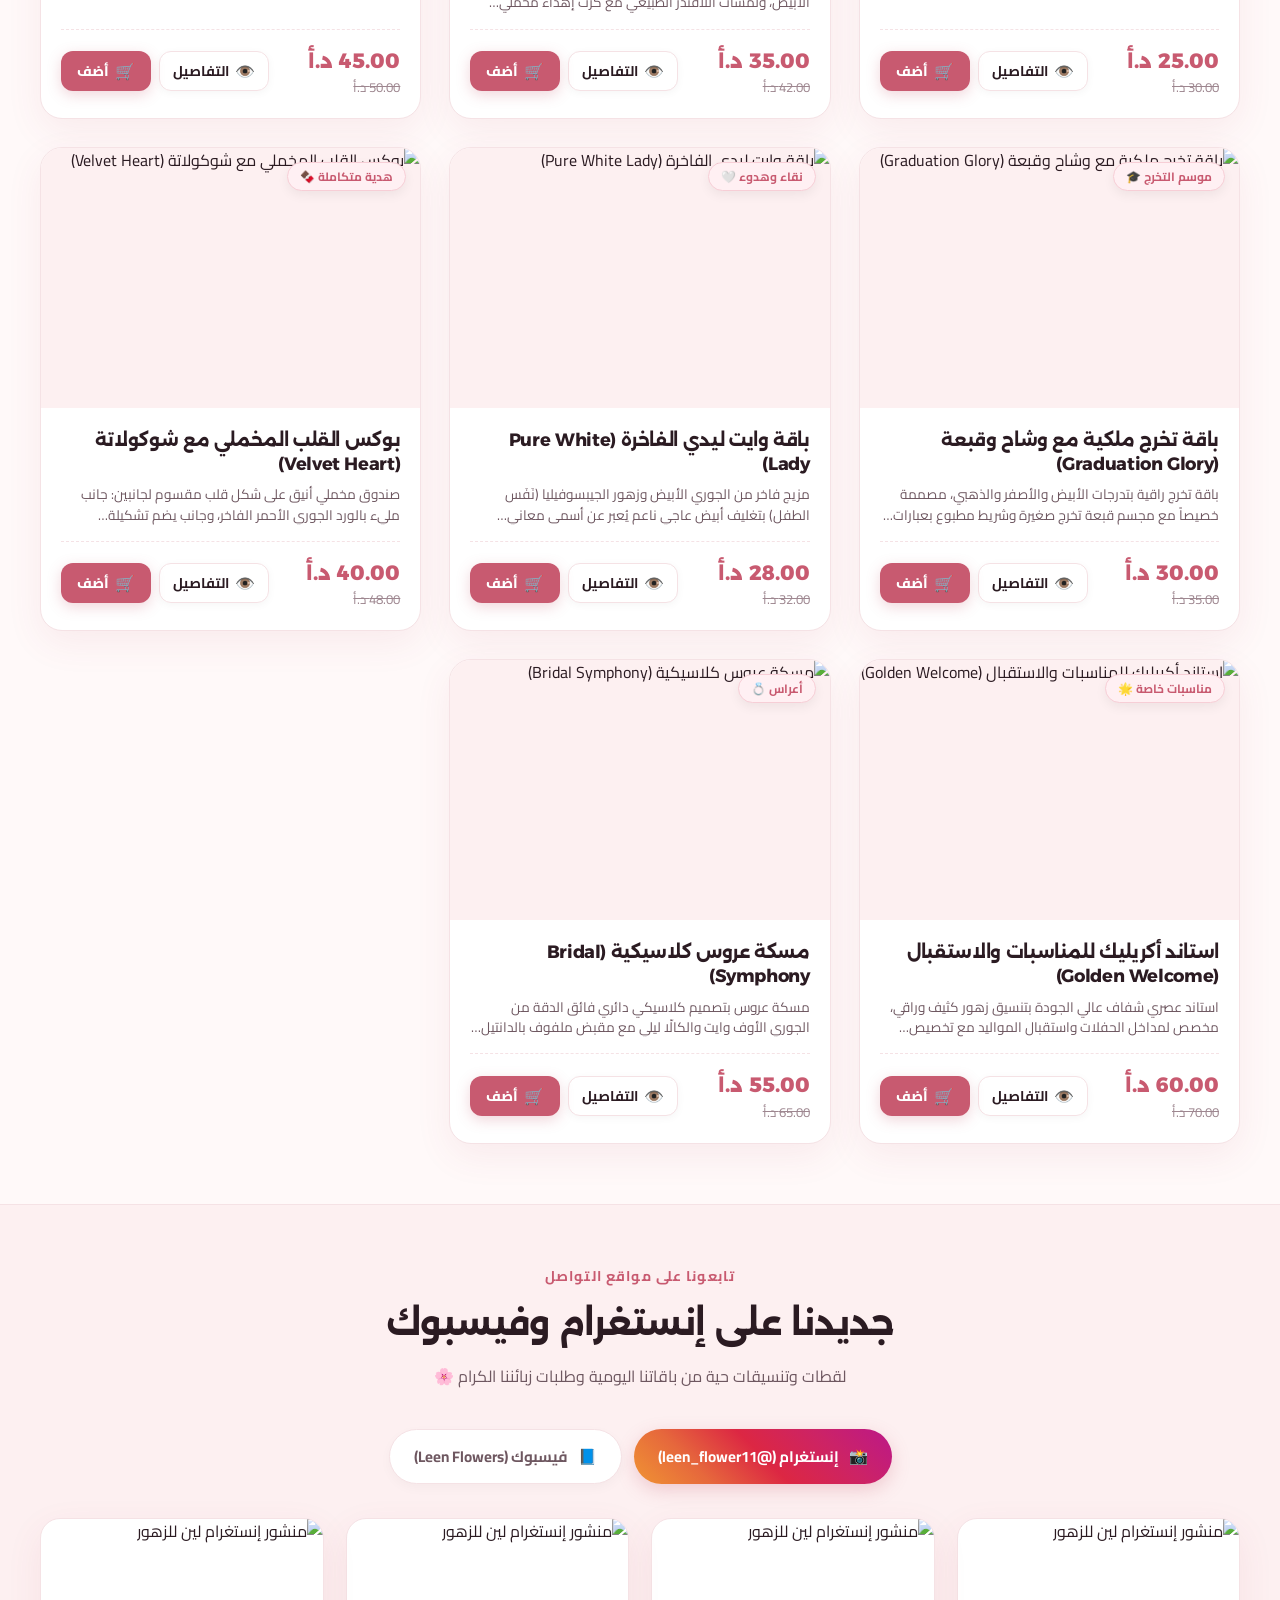
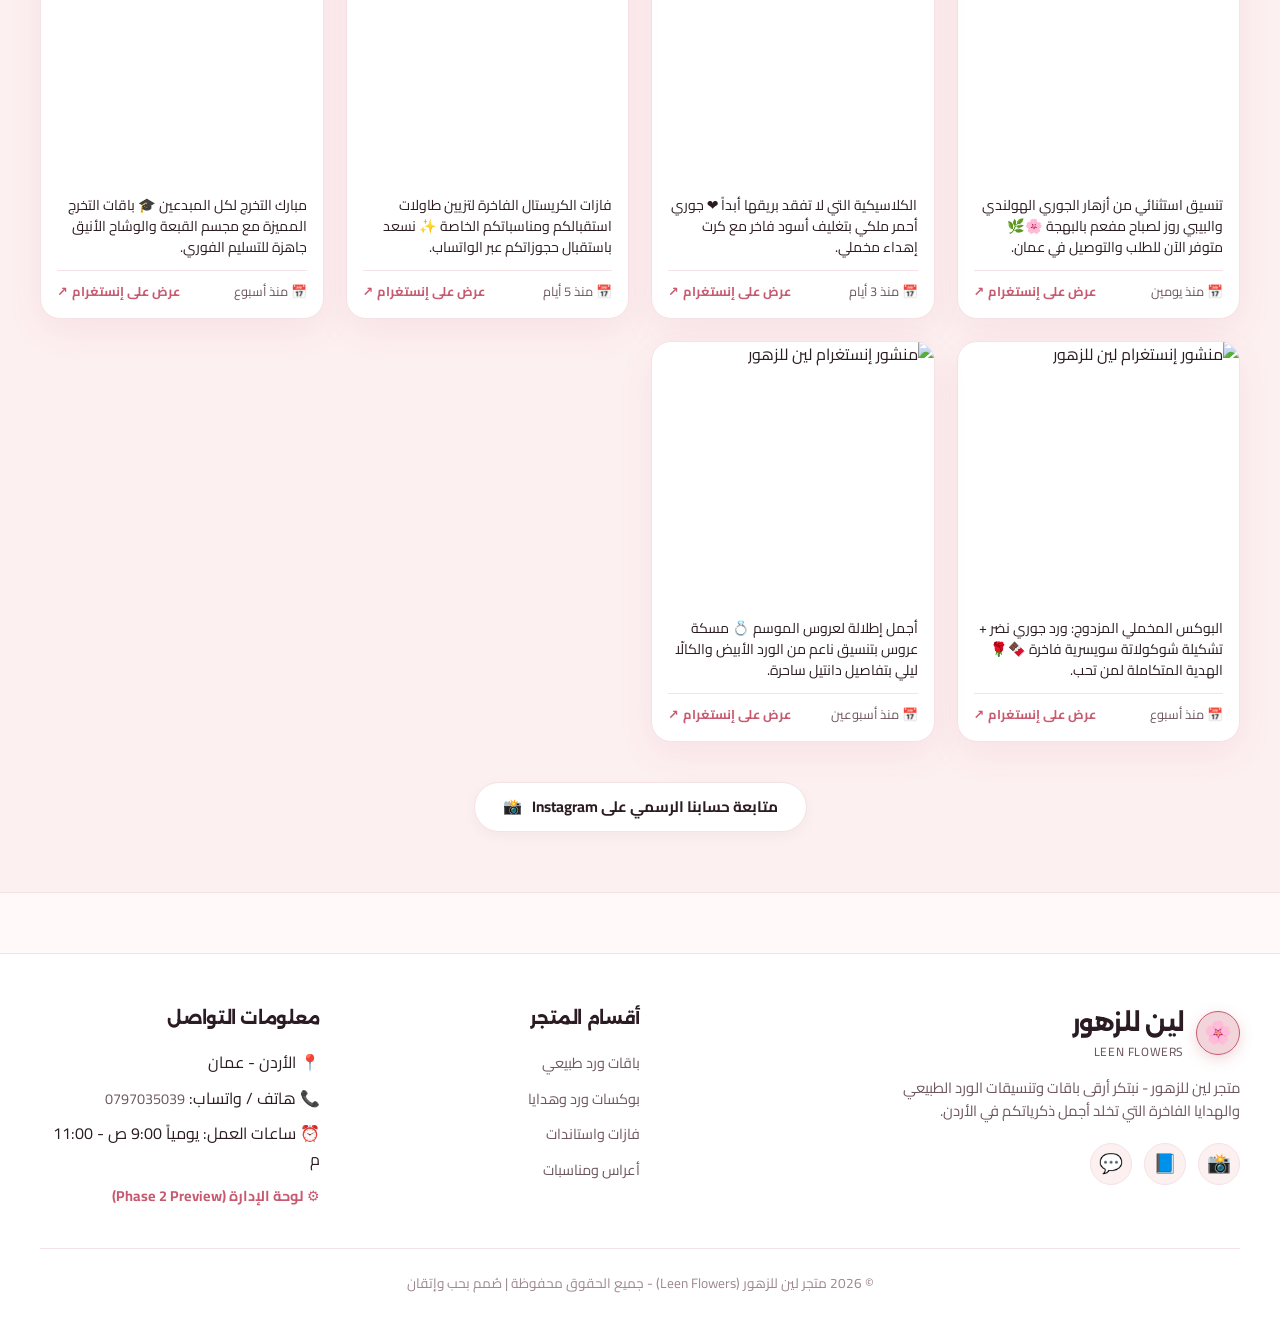
==== commit 6256aa26: "feat: modal background scroll lock, multi-photo album gallery, gift card toggle switch, exact delive" ====
--- a/index.html
+++ b/index.html
@@ -273,9 +273,16 @@
       </div>
 
       <div class="product-modal-body">
-        <!-- Gallery / Image -->
+        <!-- Gallery / Image Album -->
         <div class="product-modal-gallery">
-          <img src="" alt="" id="modal-img" class="product-modal-img">
+          <div class="gallery-main-wrap">
+            <img src="" alt="" id="modal-img" class="product-modal-img">
+            <button type="button" class="gallery-nav-btn prev" id="modal-gallery-prev" aria-label="الصورة السابقة">‹</button>
+            <button type="button" class="gallery-nav-btn next" id="modal-gallery-next" aria-label="الصورة التالية">›</button>
+          </div>
+          <div class="gallery-thumbnails-row" id="modal-gallery-thumbs">
+            <!-- Populated dynamically if multiple photos exist -->
+          </div>
         </div>
 
         <!-- Info & Actions -->
@@ -392,10 +399,10 @@
           </div>
         </div>
 
-        <!-- Section 3: Delivery Details -->
+        <!-- Section 3: Delivery & Exact Time & Location -->
         <div class="form-group-section">
           <div class="form-section-title">
-            <span>📍</span> موقع وموعد التوصيل
+            <span>📍</span> موقع وموعد الاستلام / التوصيل
           </div>
           <div class="form-row">
             <div class="form-field">
@@ -405,11 +412,16 @@
               </select>
             </div>
             <div class="form-field">
-              <label for="delivery-date">تاريخ التوصيل المطلوب <span class="req">*</span></label>
+              <label for="delivery-date">تاريخ الاستلام / التوصيل <span class="req">*</span></label>
               <input type="date" id="delivery-date" required>
             </div>
           </div>
+
           <div class="form-row">
+            <div class="form-field">
+              <label for="delivery-exact-time">الساعة المحددة للاستلام</label>
+              <input type="time" id="delivery-exact-time" value="18:00" title="حدد وقت التوصيل أو الاستلام بالساعة والدقيقة">
+            </div>
             <div class="form-field">
               <label for="delivery-time">الفترة الزمنية المفضلة</label>
               <select id="delivery-time">
@@ -419,25 +431,49 @@
                 <option value="في أقرب وقت ممكن">في أقرب وقت ممكن ⚡</option>
               </select>
             </div>
-            <div class="form-field">
-              <label for="detailed-address">العنوان التفصيلي <span class="req">*</span></label>
-              <input type="text" id="detailed-address" required placeholder="الشارع، اسم العمارة، رقم الشقة">
-            </div>
-          </div>
-        </div>
-
-        <!-- Section 4: Personalized Gift Card -->
+          </div>
+
+          <div class="form-field">
+            <label for="detailed-address">العنوان التفصيلي <span class="req">*</span></label>
+            <input type="text" id="detailed-address" required placeholder="الشارع، اسم العمارة، رقم الشقة أو المعلم القريب">
+          </div>
+
+          <!-- Location (Google Maps link & GPS button) -->
+          <div class="form-field" style="margin-top:10px;">
+            <label for="delivery-location-url">📍 رابط الموقع / اللوكيشن (Google Maps)</label>
+            <div class="location-input-wrapper">
+              <input type="url" id="delivery-location-url" placeholder="ألصق رابط موقعك من خرائط جوجل أو اضغط تحديد موقعي">
+              <button type="button" class="btn-get-location" id="btn-get-location" title="تحديد موقعي الجغرافي تلقائياً عبر GPS">
+                <span>🎯 تحديد موقعي الحالي</span>
+              </button>
+            </div>
+            <small style="color:var(--text-muted); font-size:0.78rem;">يصل لسائق التوصيل مباشرة لضمان الوصول بأسرع وقت</small>
+          </div>
+        </div>
+
+        <!-- Section 4: Personalized Gift Card (Optional with Toggle Switch) -->
         <div class="form-group-section">
           <div class="form-section-title">
-            <span>💌</span> بطاقة الإهداء (مجاناً)
-          </div>
-          <div class="form-field" style="margin-bottom:12px;">
-            <label for="gift-card-message">اكتب رسالتك لطباعتها في كرت الإهداء</label>
-            <textarea id="gift-card-message" class="gift-card-textarea" placeholder="اكتب مشاعرك هنا... مثلاً: كل عام وأنتِ الأجمل، دمتِ لي نوراً وسعادة 🌸"></textarea>
-          </div>
-          <div class="form-field">
-            <label for="gift-card-sign">التوقيع على الكرت</label>
-            <input type="text" id="gift-card-sign" placeholder="مثال: من محبك / فاعل خير / اسمك">
+            <span>💌</span> بطاقة الإهداء الخاصة
+          </div>
+          
+          <div class="gift-card-toggle-row">
+            <label class="toggle-switch-label" for="toggle-gift-card">
+              <input type="checkbox" id="toggle-gift-card" class="toggle-checkbox">
+              <span class="toggle-slider"></span>
+              <span>إضافة كرت إهداء فاخر ومجاني مع الباقة 🎁</span>
+            </label>
+          </div>
+
+          <div id="gift-card-fields-box" class="gift-card-expandable-box" style="display: none;">
+            <div class="form-field" style="margin-bottom:12px;">
+              <label for="gift-card-message">اكتب رسالتك لطباعتها في كرت الإهداء</label>
+              <textarea id="gift-card-message" class="gift-card-textarea" placeholder="اكتب مشاعرك هنا... مثلاً: كل عام وأنتِ الأجمل، دمتِ لي نوراً وسعادة 🌸"></textarea>
+            </div>
+            <div class="form-field">
+              <label for="gift-card-sign">التوقيع على الكرت</label>
+              <input type="text" id="gift-card-sign" placeholder="مثال: من محبك / فاعل خير / اسمك">
+            </div>
           </div>
         </div>
 
--- a/css/main.css
+++ b/css/main.css
@@ -1608,6 +1608,12 @@
   transform: scale(1);
 }
 
+/* Prevent background scrolling when any modal is open */
+body.modal-open {
+  overflow: hidden !important;
+  touch-action: none;
+}
+
 .product-modal-body {
   padding: 28px;
   overflow-y: auto;
@@ -1616,25 +1622,208 @@
   gap: 32px;
 }
 
+/* Rich Product Photo Gallery */
 .product-modal-gallery {
+  display: flex;
+  flex-direction: column;
+  gap: 12px;
+}
+
+.gallery-main-wrap {
   position: relative;
-  border-radius: 22px;
+  border-radius: 20px;
   overflow: hidden;
   background: var(--bg-secondary);
   border: 1px solid var(--card-border);
-  height: 100%;
-  min-height: 380px;
+  height: 380px;
+  display: flex;
+  align-items: center;
+  justify-content: center;
 }
 
 .product-modal-img {
   width: 100%;
   height: 100%;
   object-fit: cover;
-  transition: transform 0.5s ease;
-}
-
-.product-modal-img:hover {
-  transform: scale(1.05);
+  transition: opacity 0.25s ease, transform 0.4s ease;
+}
+
+.gallery-nav-btn {
+  position: absolute;
+  top: 50%;
+  transform: translateY(-50%);
+  width: 38px;
+  height: 38px;
+  border-radius: 50%;
+  background: rgba(255, 255, 255, 0.88);
+  border: 1px solid rgba(0, 0, 0, 0.1);
+  color: var(--text-main);
+  font-size: 1.4rem;
+  line-height: 1;
+  display: flex;
+  align-items: center;
+  justify-content: center;
+  cursor: pointer;
+  box-shadow: 0 4px 12px rgba(0,0,0,0.15);
+  transition: all 0.2s ease;
+  z-index: 5;
+  user-select: none;
+}
+
+.gallery-nav-btn:hover {
+  background: var(--primary);
+  color: #fff;
+  transform: translateY(-50%) scale(1.08);
+}
+
+.gallery-nav-btn.prev {
+  right: 12px;
+}
+
+.gallery-nav-btn.next {
+  left: 12px;
+}
+
+.gallery-thumbnails-row {
+  display: flex;
+  gap: 10px;
+  overflow-x: auto;
+  padding: 4px 2px;
+  scrollbar-width: thin;
+}
+
+.gallery-thumb-item {
+  width: 68px;
+  height: 68px;
+  border-radius: 12px;
+  overflow: hidden;
+  border: 2px solid transparent;
+  cursor: pointer;
+  flex-shrink: 0;
+  transition: all 0.2s ease;
+  background: var(--bg-secondary);
+  opacity: 0.6;
+}
+
+.gallery-thumb-item.active {
+  border-color: var(--primary);
+  opacity: 1;
+  transform: translateY(-2px);
+  box-shadow: 0 4px 10px rgba(0,0,0,0.15);
+}
+
+.gallery-thumb-item img {
+  width: 100%;
+  height: 100%;
+  object-fit: cover;
+}
+
+/* Gift Card Toggle Switch */
+.gift-card-toggle-row {
+  background: var(--bg-secondary);
+  border: 1px solid var(--card-border);
+  padding: 12px 16px;
+  border-radius: 14px;
+  display: flex;
+  align-items: center;
+  margin-bottom: 12px;
+  transition: all 0.2s ease;
+}
+
+.gift-card-toggle-row:hover {
+  border-color: var(--primary);
+}
+
+.toggle-switch-label {
+  display: flex;
+  align-items: center;
+  gap: 12px;
+  cursor: pointer;
+  font-weight: 700;
+  font-size: 0.95rem;
+  color: var(--text-main);
+  user-select: none;
+  width: 100%;
+}
+
+.toggle-checkbox {
+  position: absolute;
+  opacity: 0;
+  width: 0;
+  height: 0;
+}
+
+.toggle-slider {
+  position: relative;
+  width: 44px;
+  height: 24px;
+  background-color: #cbd5e0;
+  border-radius: 34px;
+  transition: 0.3s;
+  flex-shrink: 0;
+}
+
+.toggle-slider:before {
+  position: absolute;
+  content: "";
+  height: 18px;
+  width: 18px;
+  right: 3px;
+  bottom: 3px;
+  background-color: white;
+  border-radius: 50%;
+  transition: 0.3s;
+  box-shadow: 0 2px 4px rgba(0,0,0,0.2);
+}
+
+.toggle-checkbox:checked + .toggle-slider {
+  background-color: var(--primary);
+}
+
+.toggle-checkbox:checked + .toggle-slider:before {
+  transform: translateX(-20px);
+}
+
+.gift-card-expandable-box {
+  animation: fadeInDown 0.3s ease;
+}
+
+@keyframes fadeInDown {
+  from { opacity: 0; transform: translateY(-8px); }
+  to { opacity: 1; transform: translateY(0); }
+}
+
+/* Location input and button */
+.location-input-wrapper {
+  display: flex;
+  gap: 8px;
+  margin-top: 4px;
+}
+
+.location-input-wrapper input {
+  flex: 1;
+}
+
+.btn-get-location {
+  display: inline-flex;
+  align-items: center;
+  gap: 6px;
+  background: var(--bg-surface);
+  color: var(--primary);
+  border: 1.5px solid var(--primary);
+  padding: 8px 14px;
+  border-radius: 12px;
+  font-weight: 700;
+  font-size: 0.85rem;
+  cursor: pointer;
+  white-space: nowrap;
+  transition: all 0.2s ease;
+}
+
+.btn-get-location:hover {
+  background: var(--primary);
+  color: var(--primary-contrast, #fff);
+  transform: translateY(-1px);
 }
 
 .product-modal-info {
@@ -2144,4 +2333,168 @@
   }
 }
 
-
+/* --- Phase 2: Dashboard Lock Screen --- */
+.dashboard-lock-overlay {
+  position: fixed;
+  inset: 0;
+  background: rgba(15, 12, 18, 0.88);
+  backdrop-filter: blur(14px);
+  -webkit-backdrop-filter: blur(14px);
+  z-index: 100000;
+  display: flex;
+  align-items: center;
+  justify-content: center;
+  padding: 20px;
+  opacity: 0;
+  visibility: hidden;
+  transition: all 0.35s ease;
+}
+
+.dashboard-lock-overlay.active {
+  opacity: 1;
+  visibility: visible;
+}
+
+.dashboard-lock-card {
+  background: var(--bg-surface, #ffffff);
+  border: 1px solid var(--glass-border, rgba(232, 139, 153, 0.3));
+  border-radius: 28px;
+  box-shadow: 0 24px 60px rgba(0, 0, 0, 0.35);
+  max-width: 440px;
+  width: 100%;
+  padding: 36px 30px;
+  text-align: center;
+  color: var(--text-main);
+  animation: modalScaleIn 0.3s cubic-bezier(0.16, 1, 0.3, 1);
+}
+
+.lock-icon-badge {
+  width: 64px;
+  height: 64px;
+  border-radius: 50%;
+  background: var(--badge-bg, #fff0f3);
+  color: var(--primary);
+  display: flex;
+  align-items: center;
+  justify-content: center;
+  font-size: 2rem;
+  margin: 0 auto 18px auto;
+  box-shadow: 0 6px 20px rgba(200, 90, 112, 0.2);
+}
+
+.dashboard-lock-card h2 {
+  font-size: 1.5rem;
+  margin-bottom: 8px;
+  color: var(--text-main);
+}
+
+.dashboard-lock-card p {
+  font-size: 0.92rem;
+  color: var(--text-muted);
+  margin-bottom: 24px;
+  line-height: 1.5;
+}
+
+.pin-input-group {
+  margin-bottom: 16px;
+}
+
+.pin-input-group input {
+  width: 100%;
+  text-align: center;
+  font-size: 2rem;
+  letter-spacing: 12px;
+  padding: 12px 16px;
+  border-radius: 14px;
+  border: 2px solid var(--border-color, #e5e5e5);
+  background: var(--bg-primary, #fbfbfb);
+  color: var(--text-main);
+  outline: none;
+  transition: all 0.2s ease;
+  font-family: monospace, sans-serif;
+}
+
+.pin-input-group input:focus {
+  border-color: var(--primary);
+  box-shadow: 0 0 0 4px var(--primary-glow);
+}
+
+.lock-error-msg {
+  color: #e53e3e;
+  background: #fff5f5;
+  border: 1px solid #fed7d7;
+  border-radius: 8px;
+  padding: 8px 12px;
+  font-size: 0.85rem;
+  margin-bottom: 16px;
+  font-weight: 600;
+}
+
+/* Order Status Badges & Buttons */
+.order-status-badge {
+  display: inline-block;
+  padding: 4px 10px;
+  border-radius: 12px;
+  font-size: 0.78rem;
+  font-weight: 700;
+  white-space: nowrap;
+}
+
+.order-status-new {
+  background: #ebf8ff;
+  color: #2b6cb0;
+  border: 1px solid #bee3f8;
+}
+
+.order-status-preparing {
+  background: #fefcbf;
+  color: #975a16;
+  border: 1px solid #faf089;
+}
+
+.order-status-out_for_delivery {
+  background: #feebc8;
+  color: #c05621;
+  border: 1px solid #fbd38d;
+}
+
+.order-status-delivered {
+  background: #c6f6d5;
+  color: #22543d;
+  border: 1px solid #9ae6b4;
+}
+
+.order-status-cancelled {
+  background: #fed7d7;
+  color: #9b2c2c;
+  border: 1px solid #feb2b2;
+}
+
+.order-actions-cell {
+  display: flex;
+  gap: 8px;
+  align-items: center;
+}
+
+.btn-order-print {
+  background: var(--primary);
+  color: var(--primary-contrast, #fff);
+  border: none;
+  padding: 6px 12px;
+  border-radius: 8px;
+  font-size: 0.82rem;
+  font-weight: 700;
+  cursor: pointer;
+  display: inline-flex;
+  align-items: center;
+  gap: 4px;
+  transition: all 0.2s ease;
+}
+
+.btn-order-print:hover {
+  background: var(--primary-hover);
+  transform: translateY(-1px);
+}
+
+
+
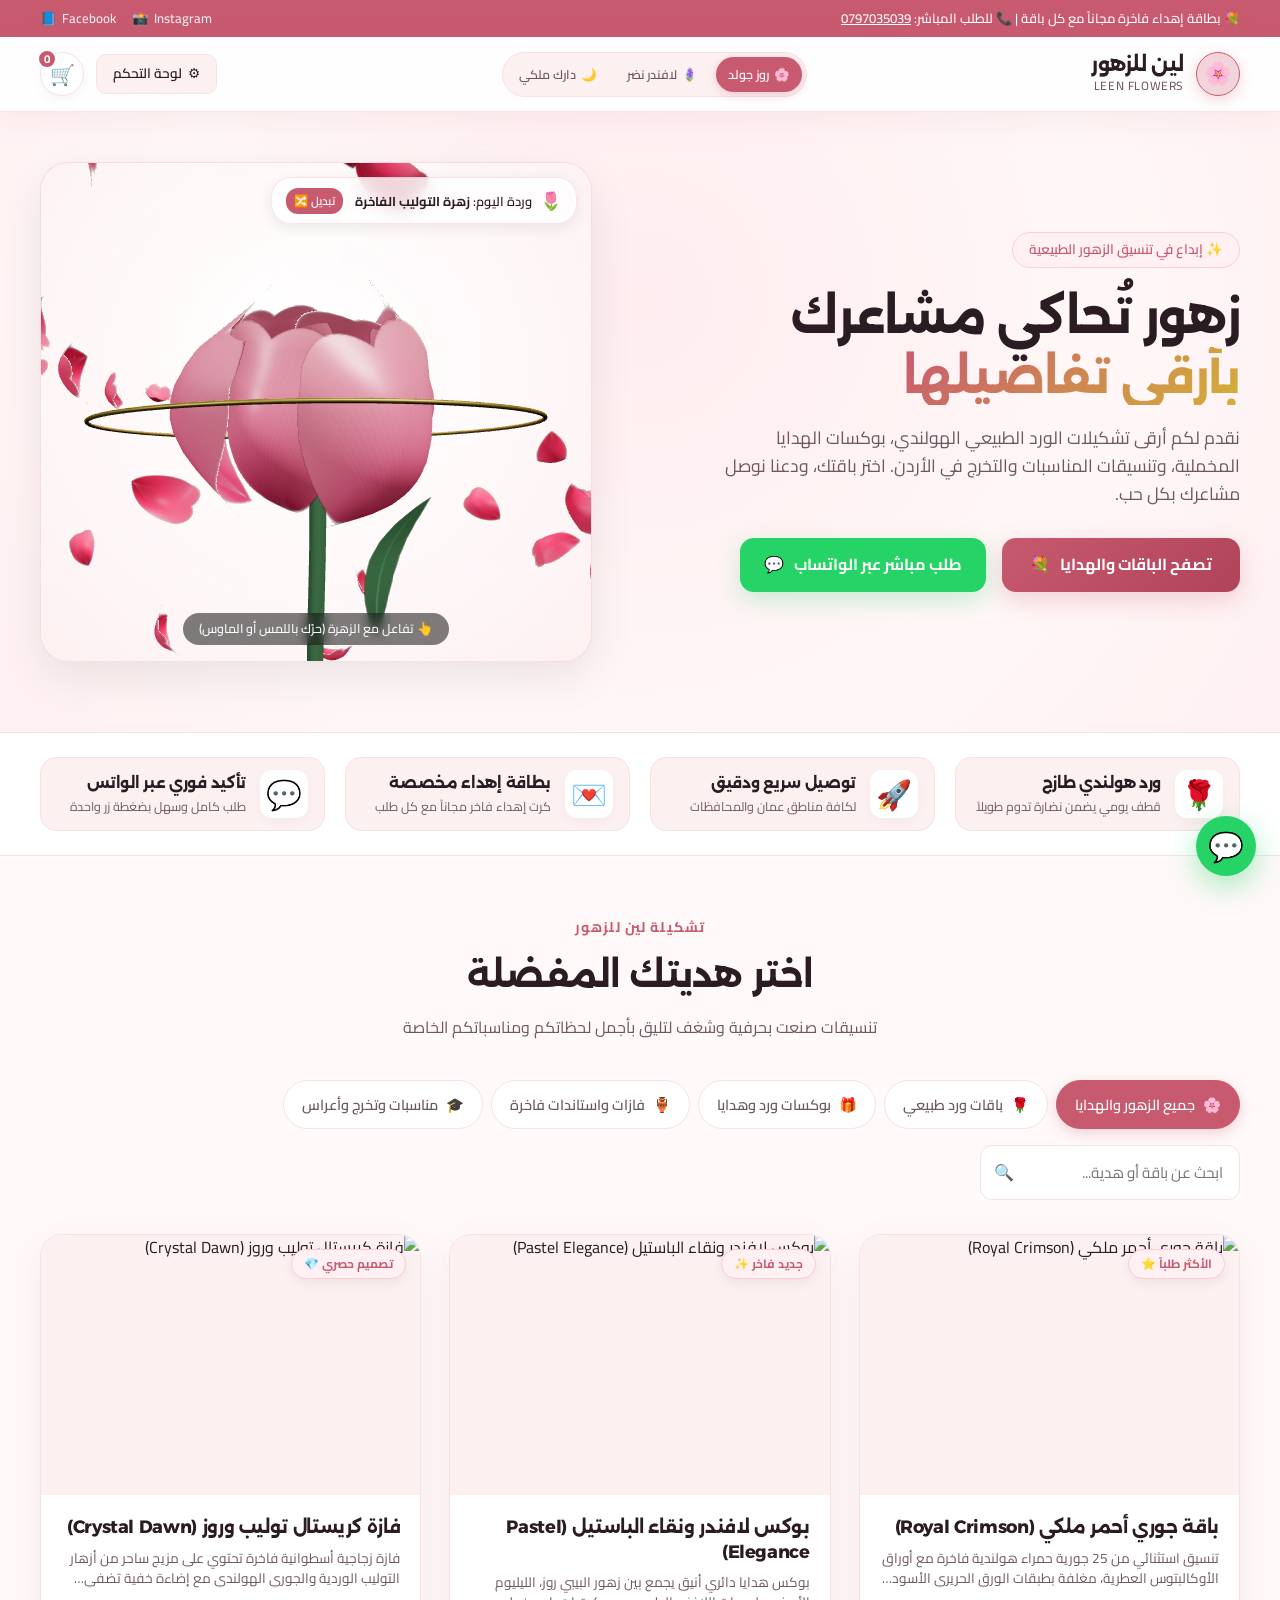
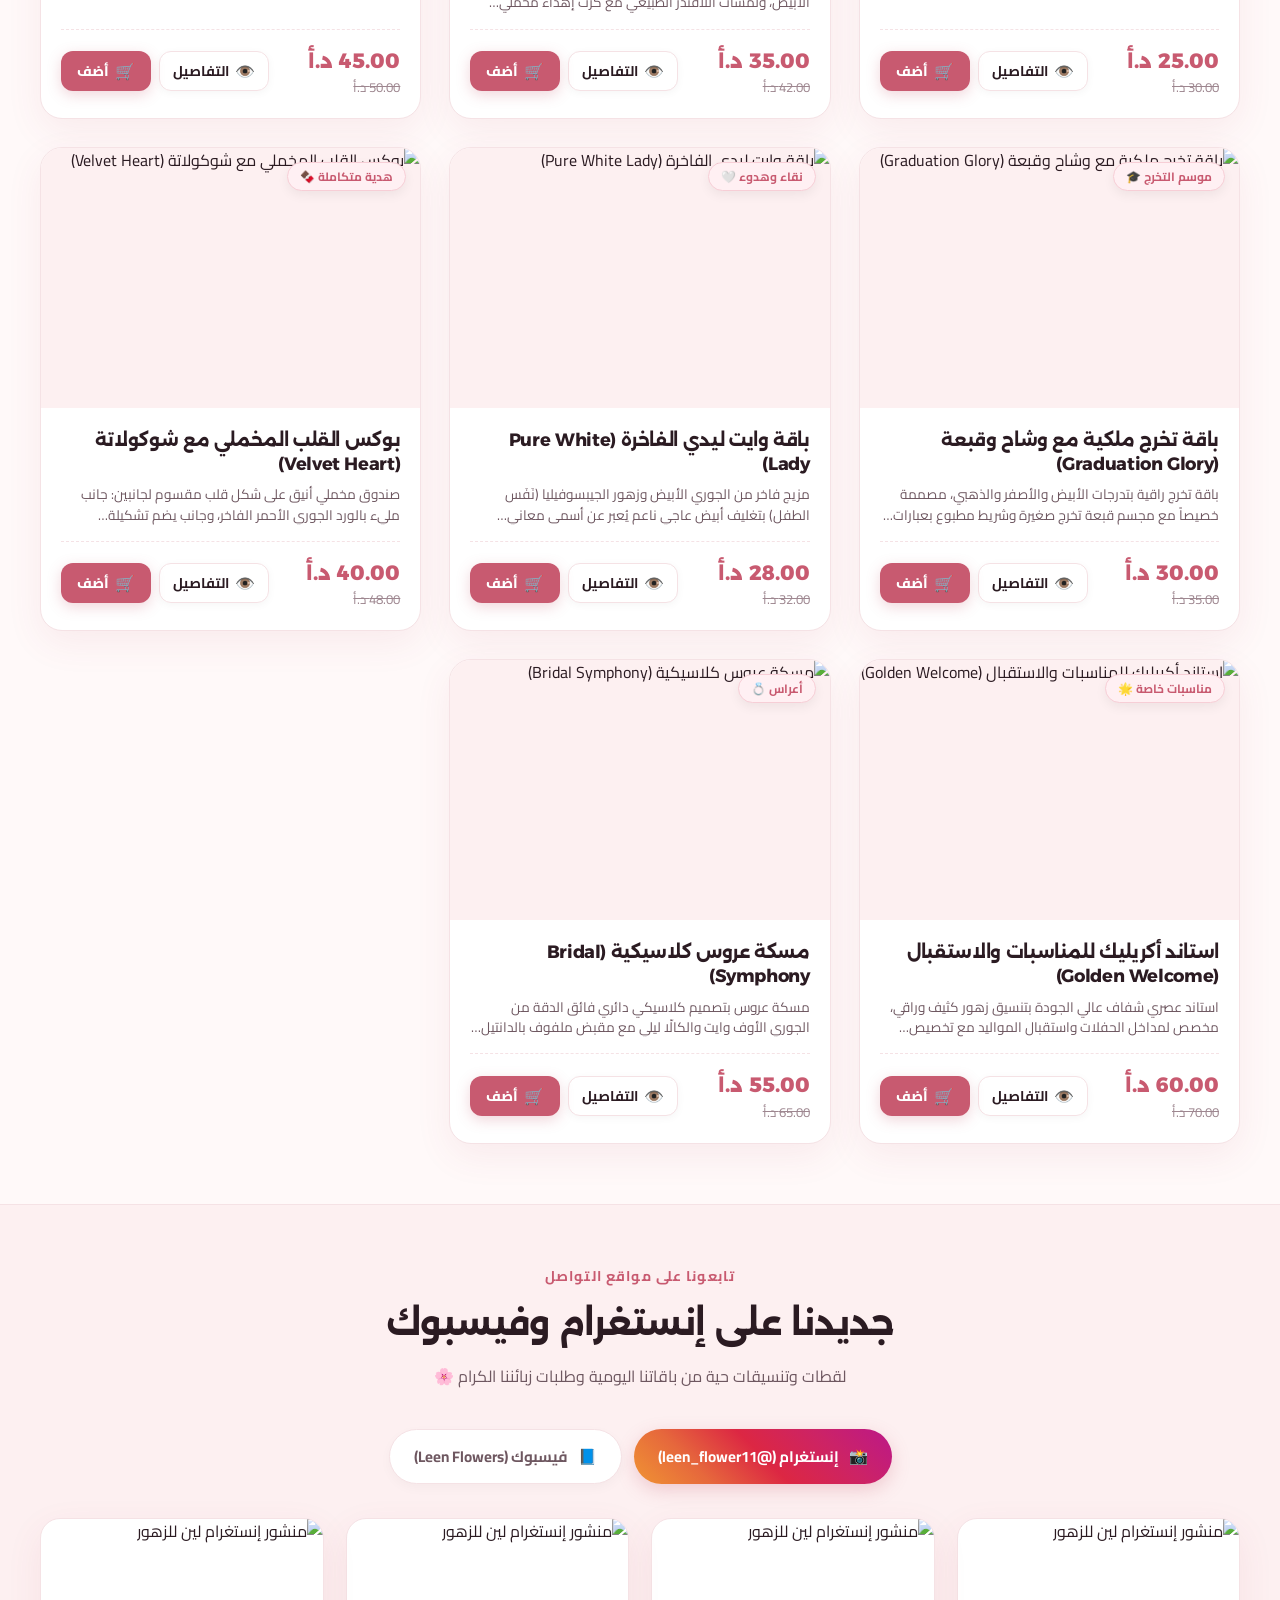
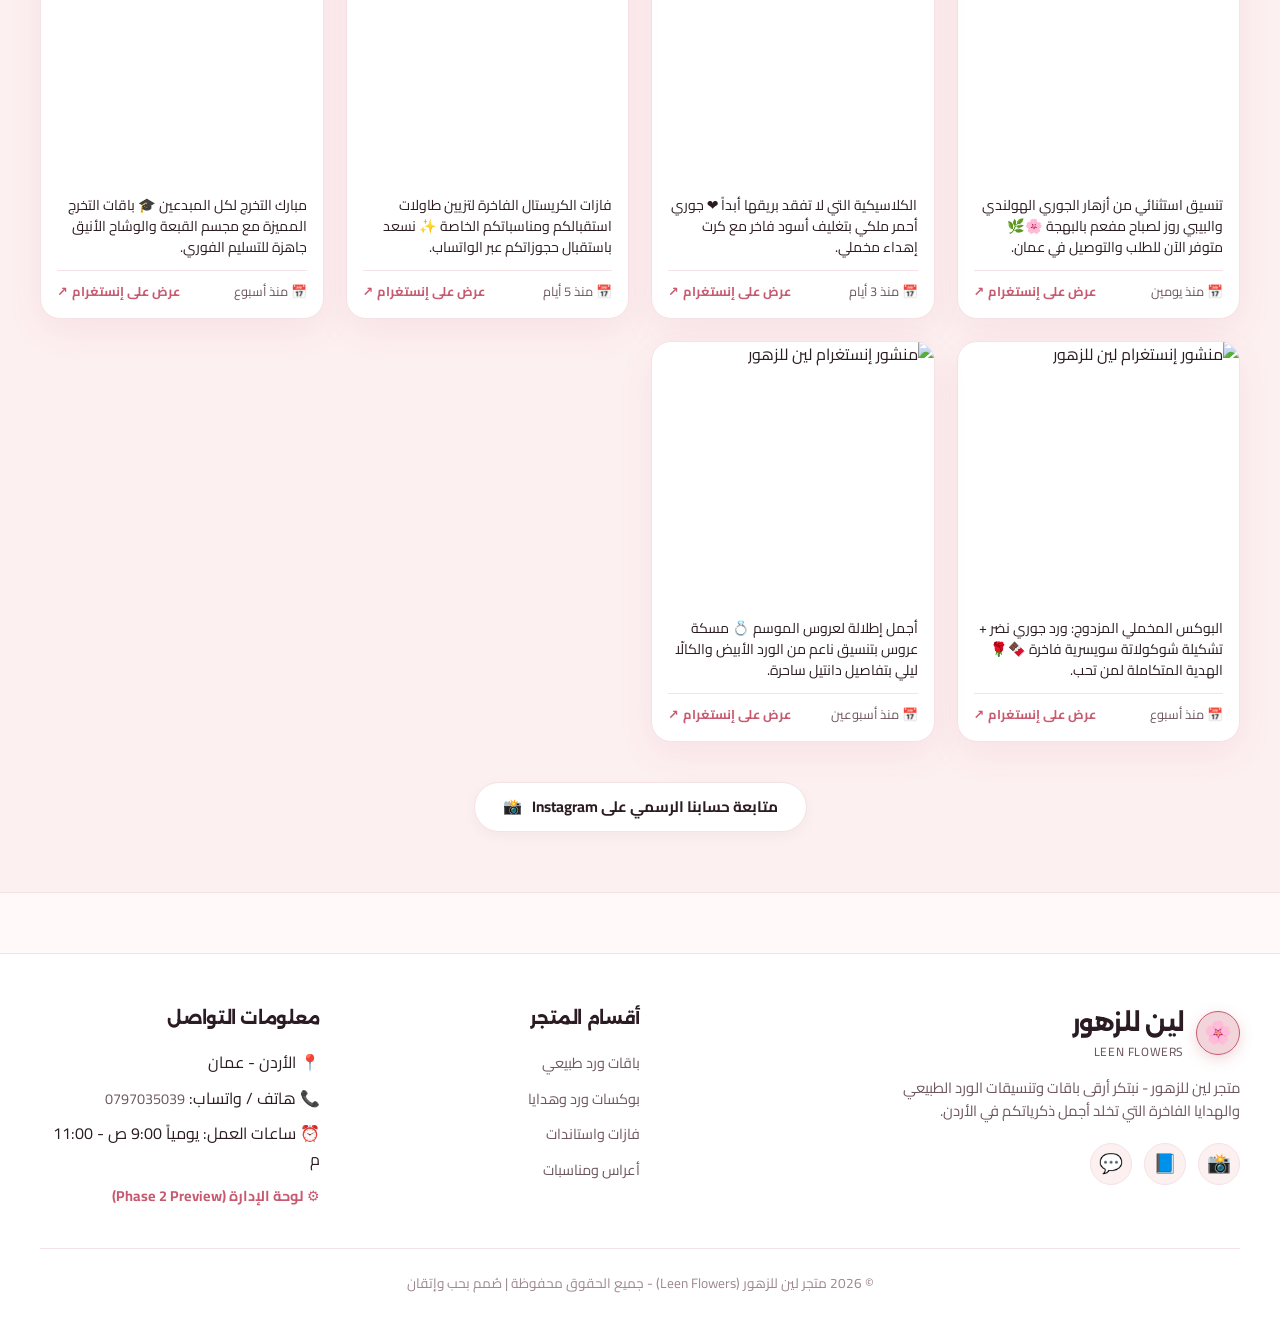
==== commit 5de6e033: "feat: add fulfillment mode selector (delivery vs store pickup) with dynamic fee waiver and location " ====
--- a/index.html
+++ b/index.html
@@ -399,55 +399,92 @@
           </div>
         </div>
 
-        <!-- Section 3: Delivery & Exact Time & Location -->
+        <!-- Section 3: Delivery or Pickup Choice & Schedule -->
         <div class="form-group-section">
           <div class="form-section-title">
-            <span>📍</span> موقع وموعد الاستلام / التوصيل
-          </div>
-          <div class="form-row">
+            <span>📍</span> طريقة الاستلام وموعد الطلب
+          </div>
+
+          <!-- Fulfillment Toggle: Delivery vs Pickup -->
+          <div class="fulfillment-type-selector">
+            <label class="fulfillment-option-card active" id="option-delivery-label">
+              <input type="radio" name="fulfillment-type" id="type-delivery" value="delivery" checked>
+              <div class="opt-icon">🚗</div>
+              <div class="opt-text">
+                <strong>توصيل إلى العنوان</strong>
+                <span>توصيل لباب بيتك أو للمستلم (+3.00 د.أ)</span>
+              </div>
+            </label>
+
+            <label class="fulfillment-option-card" id="option-pickup-label">
+              <input type="radio" name="fulfillment-type" id="type-pickup" value="pickup">
+              <div class="opt-icon">🏬</div>
+              <div class="opt-text">
+                <strong>استلام من المحل</strong>
+                <span>استلم باقتك بنفسك من الفرع (مجاناً 0 د.أ)</span>
+              </div>
+            </label>
+          </div>
+
+          <!-- Date & Exact Time (Common to both Delivery and Pickup) -->
+          <div class="form-row" style="margin-top:10px;">
+            <div class="form-field">
+              <label for="delivery-date" id="label-delivery-date">تاريخ التوصيل المطلوب <span class="req">*</span></label>
+              <input type="date" id="delivery-date" required>
+            </div>
+            <div class="form-field">
+              <label for="delivery-exact-time" id="label-delivery-time">الساعة المحددة للتوصيل</label>
+              <input type="time" id="delivery-exact-time" value="18:00" title="حدد وقت التوصيل أو الاستلام بالساعة والدقيقة">
+            </div>
+          </div>
+
+          <div class="form-field" style="margin-bottom:12px;">
+            <label for="delivery-time">الفترة الزمنية المفضلة</label>
+            <select id="delivery-time">
+              <option value="صباحاً (10:00 ص - 1:00 م)">صباحاً (10:00 ص - 1:00 م)</option>
+              <option value="بعد الظهر (1:00 م - 5:00 م)">بعد الظهر (1:00 م - 5:00 م)</option>
+              <option value="مساءً (5:00 م - 9:00 م)" selected>مساءً (5:00 م - 9:00 م)</option>
+              <option value="في أقرب وقت ممكن">في أقرب وقت ممكن ⚡</option>
+            </select>
+          </div>
+
+          <!-- Delivery Specific Fields (Hidden when Pickup is chosen) -->
+          <div id="delivery-specific-fields">
             <div class="form-field">
               <label for="city-select">المدينة / المنطقة في الأردن <span class="req">*</span></label>
               <select id="city-select" required>
                 <!-- Populated dynamically -->
               </select>
             </div>
-            <div class="form-field">
-              <label for="delivery-date">تاريخ الاستلام / التوصيل <span class="req">*</span></label>
-              <input type="date" id="delivery-date" required>
-            </div>
-          </div>
-
-          <div class="form-row">
-            <div class="form-field">
-              <label for="delivery-exact-time">الساعة المحددة للاستلام</label>
-              <input type="time" id="delivery-exact-time" value="18:00" title="حدد وقت التوصيل أو الاستلام بالساعة والدقيقة">
-            </div>
-            <div class="form-field">
-              <label for="delivery-time">الفترة الزمنية المفضلة</label>
-              <select id="delivery-time">
-                <option value="صباحاً (10:00 ص - 1:00 م)">صباحاً (10:00 ص - 1:00 م)</option>
-                <option value="بعد الظهر (1:00 م - 5:00 م)">بعد الظهر (1:00 م - 5:00 م)</option>
-                <option value="مساءً (5:00 م - 9:00 م)" selected>مساءً (5:00 م - 9:00 م)</option>
-                <option value="في أقرب وقت ممكن">في أقرب وقت ممكن ⚡</option>
-              </select>
-            </div>
-          </div>
-
-          <div class="form-field">
-            <label for="detailed-address">العنوان التفصيلي <span class="req">*</span></label>
-            <input type="text" id="detailed-address" required placeholder="الشارع، اسم العمارة، رقم الشقة أو المعلم القريب">
-          </div>
-
-          <!-- Location (Google Maps link & GPS button) -->
-          <div class="form-field" style="margin-top:10px;">
-            <label for="delivery-location-url">📍 رابط الموقع / اللوكيشن (Google Maps)</label>
-            <div class="location-input-wrapper">
-              <input type="url" id="delivery-location-url" placeholder="ألصق رابط موقعك من خرائط جوجل أو اضغط تحديد موقعي">
-              <button type="button" class="btn-get-location" id="btn-get-location" title="تحديد موقعي الجغرافي تلقائياً عبر GPS">
-                <span>🎯 تحديد موقعي الحالي</span>
-              </button>
-            </div>
-            <small style="color:var(--text-muted); font-size:0.78rem;">يصل لسائق التوصيل مباشرة لضمان الوصول بأسرع وقت</small>
+
+            <div class="form-field" style="margin-top:12px;">
+              <label for="detailed-address">العنوان التفصيلي <span class="req">*</span></label>
+              <input type="text" id="detailed-address" required placeholder="الشارع، اسم العمارة، رقم الشقة أو المعلم القريب">
+            </div>
+
+            <!-- Location (Google Maps link & GPS button) -->
+            <div class="form-field" style="margin-top:10px;">
+              <label for="delivery-location-url">📍 رابط الموقع / اللوكيشن (Google Maps)</label>
+              <div class="location-input-wrapper">
+                <input type="url" id="delivery-location-url" placeholder="ألصق رابط موقعك من خرائط جوجل أو اضغط تحديد موقعي">
+                <button type="button" class="btn-get-location" id="btn-get-location" title="تحديد موقعي الجغرافي تلقائياً عبر GPS">
+                  <span>🎯 تحديد موقعي الحالي</span>
+                </button>
+              </div>
+              <small style="color:var(--text-muted); font-size:0.78rem;">يصل لسائق التوصيل مباشرة لضمان الوصول بأسرع وقت</small>
+            </div>
+          </div>
+
+          <!-- Store Pickup Information Box (Visible when Pickup is chosen) -->
+          <div id="pickup-store-info" class="pickup-store-info-box" style="display:none;">
+            <div class="store-badge">📍 عنوان فرع الاستلام المعتمد</div>
+            <h4>متجر لين للزهور - Leen Flowers</h4>
+            <p><strong>العنوان:</strong> عمان - شمال عمان، الجبيهة / بالقرب من دوار المنهل والجامعة الأردنية</p>
+            <p><strong>ساعات العمل والاستلام:</strong> يومياً من الساعة 10:00 صباحاً حتى 11:00 مساءً</p>
+            <p><strong>تجهيز الباقة:</strong> سيتم تجهيز وتنسيق باقتك لتكون في أبهى نضارة وجاهزة فور وصولك بالموعد المحدد 🌸</p>
+            <a href="https://maps.google.com/?q=32.0200,35.8700" target="_blank" rel="noopener" class="btn-store-map-link">
+              <span>🗺️ فتح موقع المحل على خرائط Google</span>
+            </a>
           </div>
         </div>
 
@@ -492,6 +529,7 @@
         <div class="checkout-total-indicator">
           <span>المجموع المستحق:</span>
           <strong id="modal-total-display">0.00 د.أ</strong>
+          <small id="modal-delivery-fee-note" style="display:block; font-size:0.75rem; color:var(--text-muted);">شامل التوصيل (+3.00 د.أ)</small>
         </div>
         <button type="submit" form="checkout-form" class="btn-send-whatsapp-final" id="submit-order-wa-btn">
           <span>إرسال وتأكيد الطلب عبر الواتساب</span> 💬
--- a/css/main.css
+++ b/css/main.css
@@ -2496,5 +2496,139 @@
   transform: translateY(-1px);
 }
 
-
-
+/* ============================================================
+   Fulfillment Mode Selector (Delivery vs Store Pickup)
+   ============================================================ */
+.fulfillment-type-selector {
+  display: grid;
+  grid-template-columns: 1fr 1fr;
+  gap: 12px;
+  margin-top: 10px;
+  margin-bottom: 16px;
+}
+
+.fulfillment-option-card {
+  display: flex;
+  align-items: center;
+  gap: 12px;
+  padding: 12px 14px;
+  border: 2px solid var(--card-border);
+  background: var(--bg-secondary);
+  border-radius: 14px;
+  cursor: pointer;
+  transition: all 0.25s cubic-bezier(0.16, 1, 0.3, 1);
+  position: relative;
+  user-select: none;
+}
+
+.fulfillment-option-card input[type="radio"] {
+  position: absolute;
+  opacity: 0;
+  pointer-events: none;
+}
+
+.fulfillment-option-card .opt-icon {
+  font-size: 1.6rem;
+  line-height: 1;
+  flex-shrink: 0;
+  transition: transform 0.2s ease;
+}
+
+.fulfillment-option-card .opt-text {
+  display: flex;
+  flex-direction: column;
+  gap: 2px;
+  text-align: right;
+}
+
+.fulfillment-option-card .opt-text strong {
+  font-size: 0.95rem;
+  color: var(--text-main);
+  font-weight: 700;
+}
+
+.fulfillment-option-card .opt-text span {
+  font-size: 0.74rem;
+  color: var(--text-muted);
+  line-height: 1.3;
+}
+
+.fulfillment-option-card:hover {
+  border-color: var(--primary);
+  background: var(--card-bg);
+  transform: translateY(-1px);
+}
+
+.fulfillment-option-card.active {
+  border-color: var(--primary);
+  background: var(--card-bg);
+  box-shadow: 0 4px 16px rgba(224, 86, 126, 0.15);
+}
+
+.fulfillment-option-card.active .opt-icon {
+  transform: scale(1.15);
+}
+
+.fulfillment-option-card.active .opt-text strong {
+  color: var(--primary);
+}
+
+/* Store Pickup Card */
+.pickup-store-info-box {
+  background: linear-gradient(135deg, rgba(224, 86, 126, 0.08), rgba(255, 255, 255, 0.02));
+  border: 1px dashed var(--primary);
+  border-radius: 14px;
+  padding: 16px;
+  margin-top: 14px;
+  animation: fadeInDown 0.25s ease-out;
+}
+
+.pickup-store-info-box .store-badge {
+  display: inline-block;
+  background: var(--primary);
+  color: #fff;
+  font-size: 0.76rem;
+  font-weight: 700;
+  padding: 3px 10px;
+  border-radius: 20px;
+  margin-bottom: 8px;
+}
+
+.pickup-store-info-box h4 {
+  font-size: 1.05rem;
+  margin-bottom: 8px;
+  color: var(--text-main);
+}
+
+.pickup-store-info-box p {
+  font-size: 0.85rem;
+  color: var(--text-main);
+  margin-bottom: 6px;
+  line-height: 1.5;
+}
+
+.btn-store-map-link {
+  display: inline-flex;
+  align-items: center;
+  gap: 6px;
+  margin-top: 8px;
+  padding: 8px 14px;
+  background: var(--primary);
+  color: #fff !important;
+  border-radius: 10px;
+  font-size: 0.82rem;
+  font-weight: 700;
+  text-decoration: none;
+  transition: all 0.2s ease;
+}
+
+.btn-store-map-link:hover {
+  background: var(--primary-hover);
+  transform: translateY(-1px);
+}
+
+@media (max-width: 600px) {
+  .fulfillment-type-selector {
+    grid-template-columns: 1fr;
+  }
+}
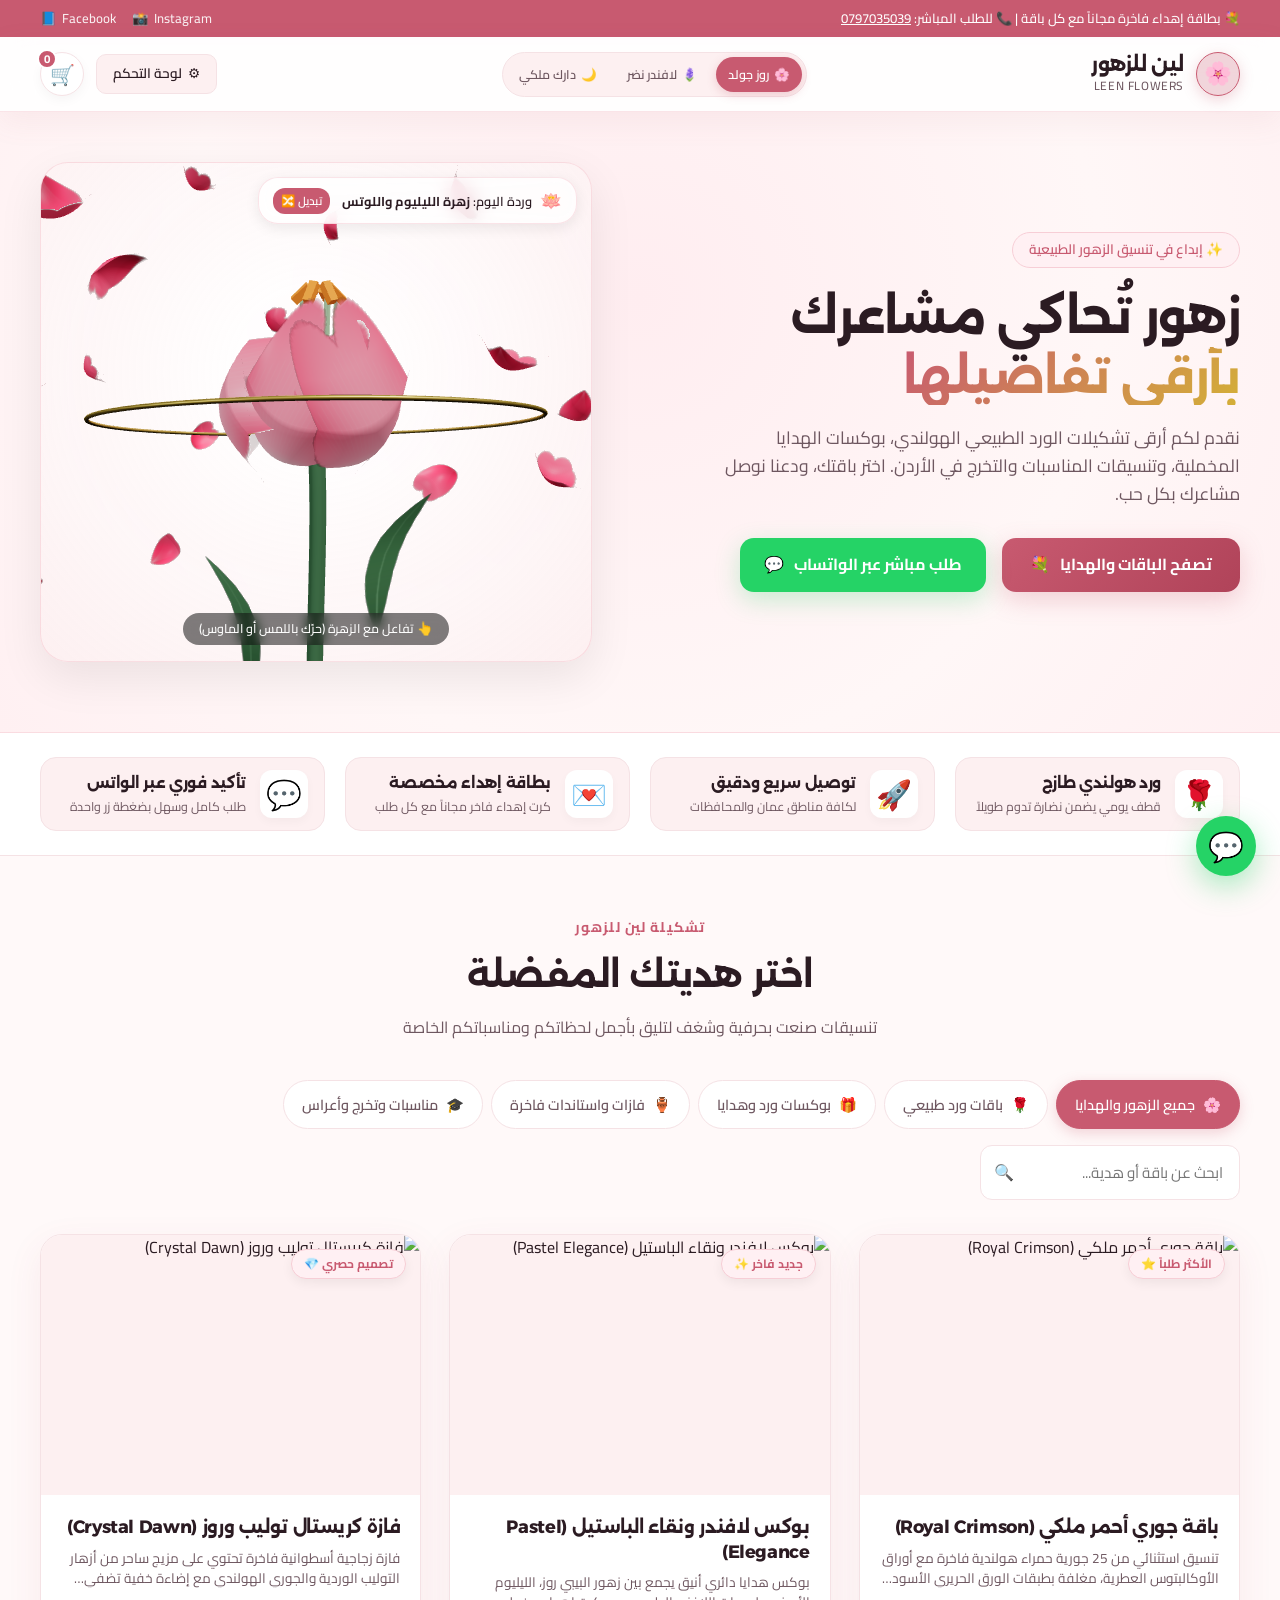
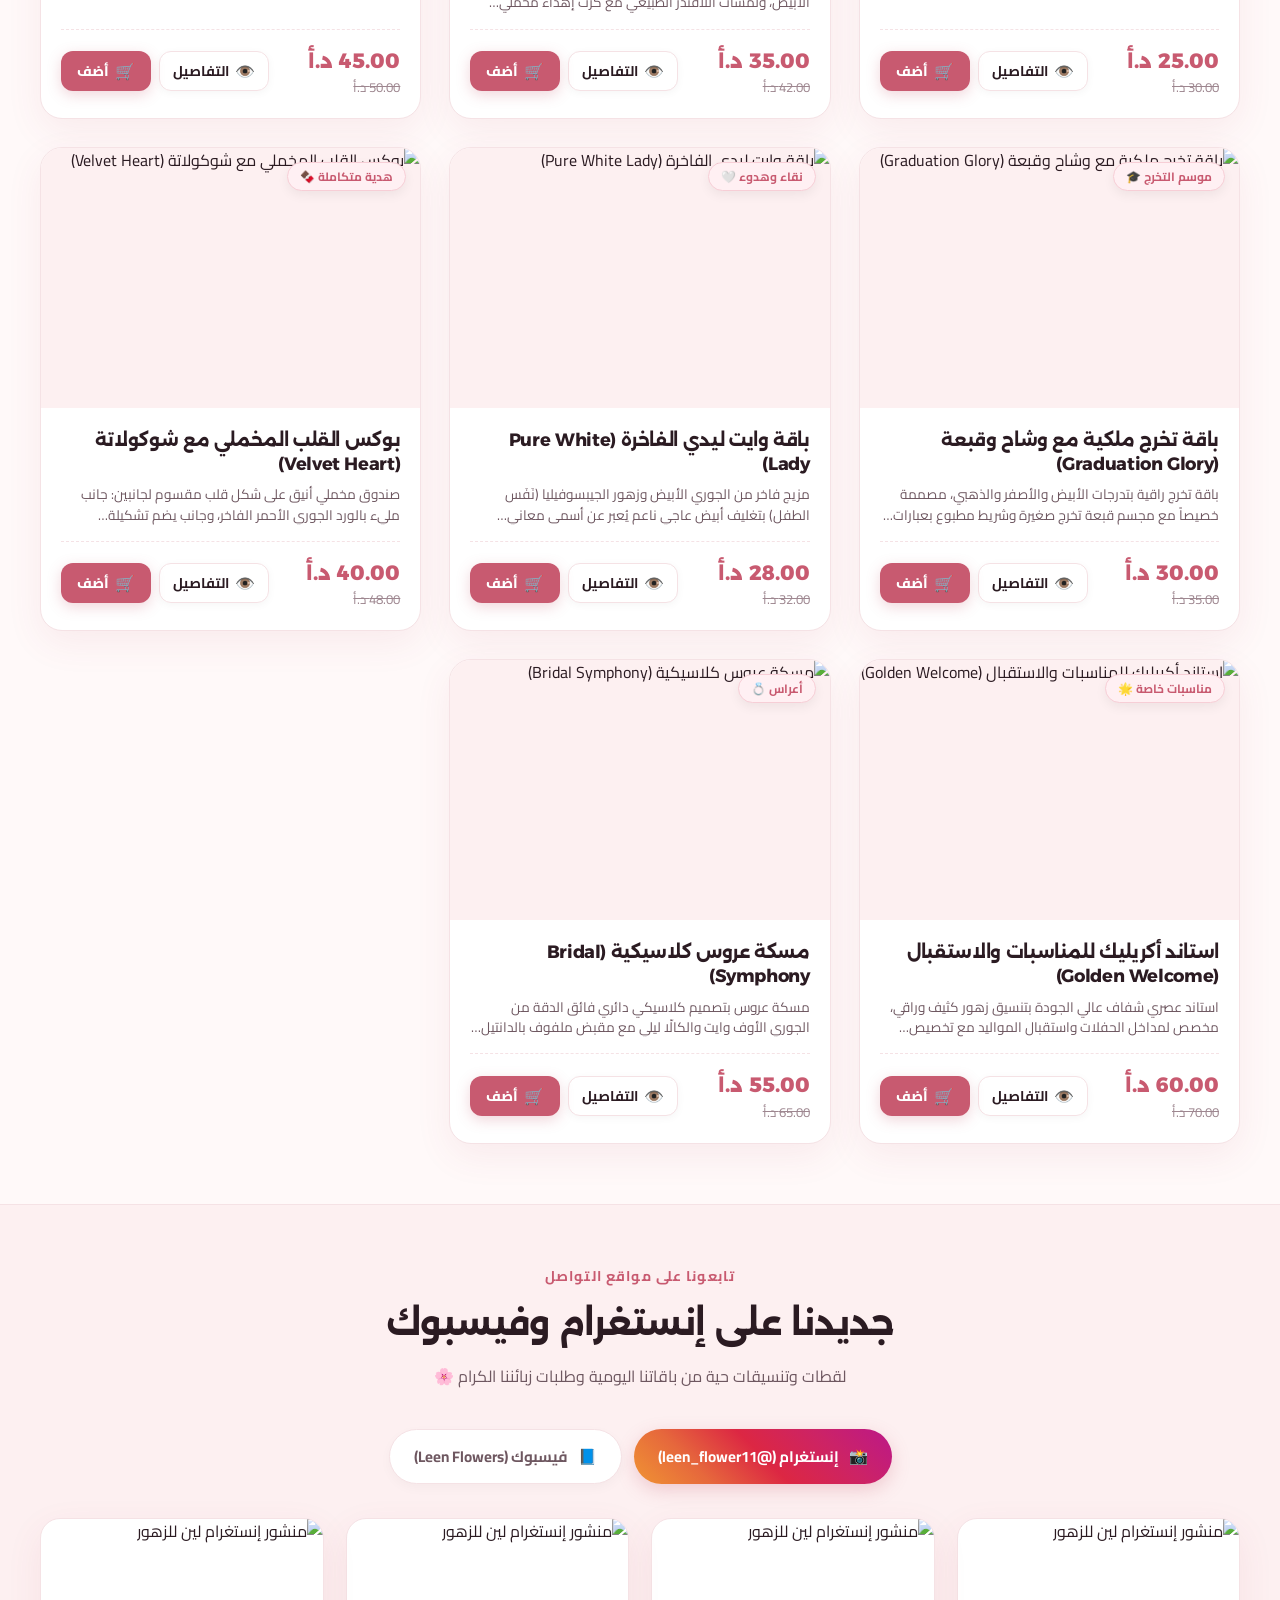
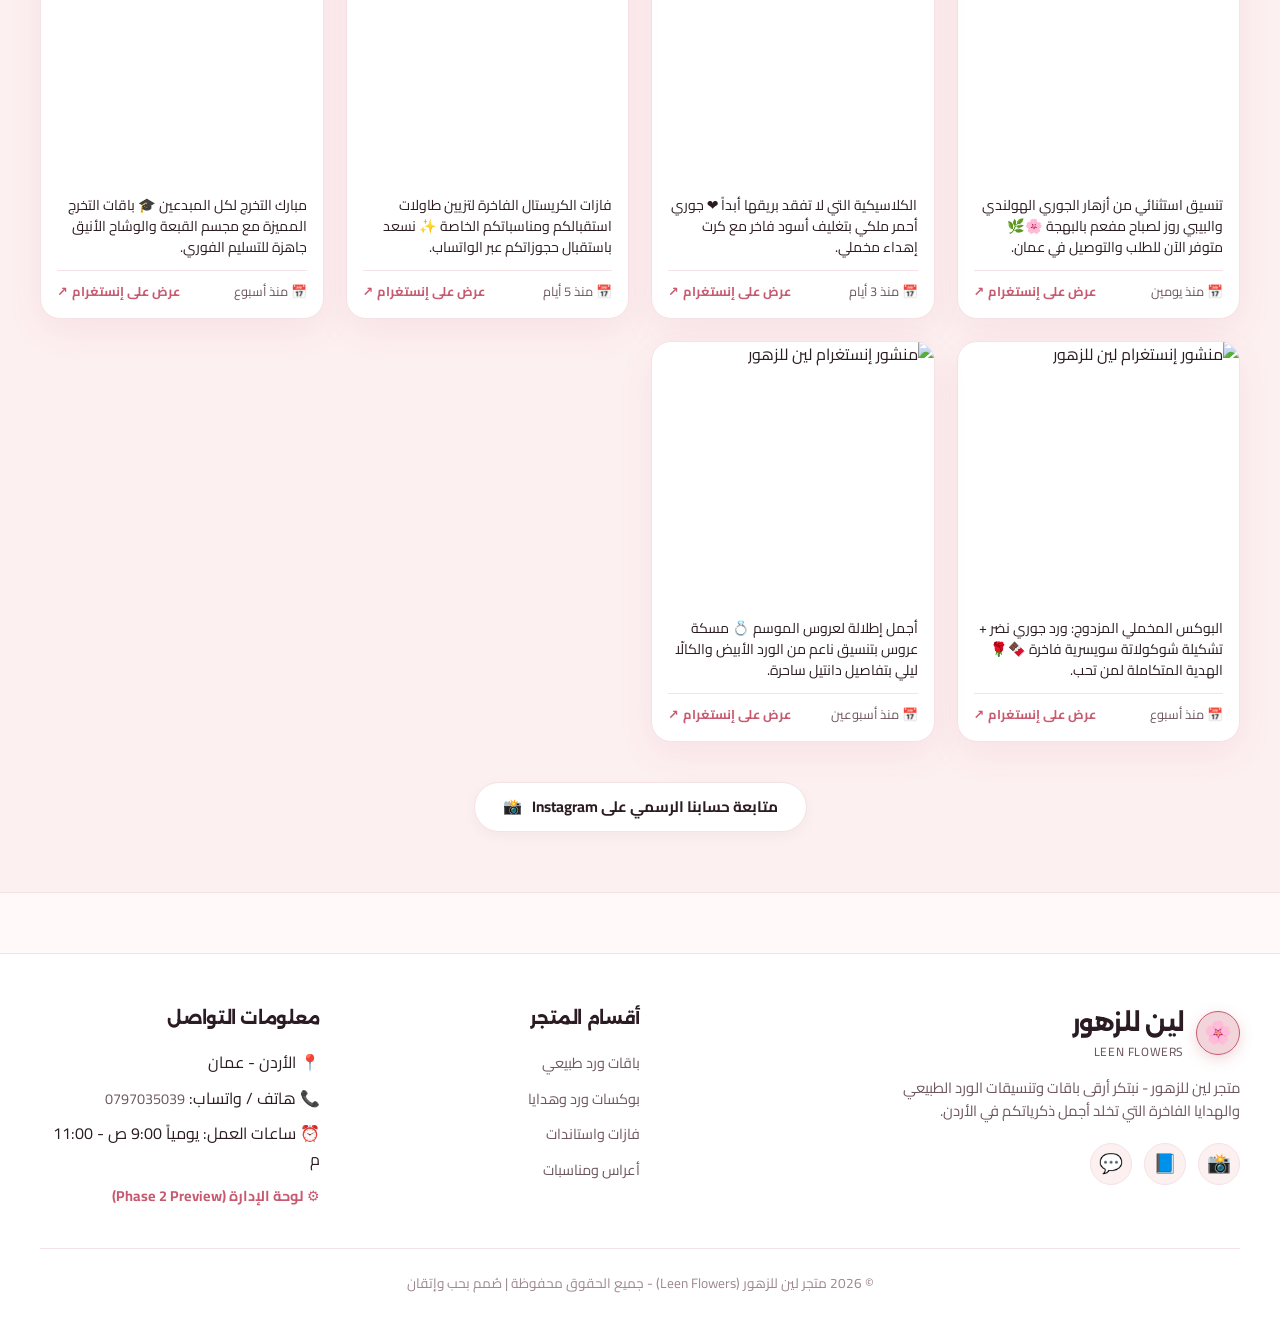
==== commit 24897a3b: "feat: smart checkout recipient flow - fulfillment choice at top, zero extra clutter on self pickup, " ====
--- a/index.html
+++ b/index.html
@@ -365,54 +365,19 @@
       </div>
 
       <form id="checkout-form" class="checkout-modal-body">
-        <!-- Section 1: Buyer Info -->
+        <!-- 1. Fulfillment Mode: Delivery vs Store Pickup (Top Choice) -->
         <div class="form-group-section">
           <div class="form-section-title">
-            <span>👤</span> بيانات المشتري
-          </div>
-          <div class="form-row">
-            <div class="form-field">
-              <label for="buyer-name">اسم المشتري الكريم <span class="req">*</span></label>
-              <input type="text" id="buyer-name" required placeholder="مثال: أحمد عبد الله">
-            </div>
-            <div class="form-field">
-              <label for="buyer-phone">رقم هاتف المشتري <span class="req">*</span></label>
-              <input type="tel" id="buyer-phone" required placeholder="مثال: 0791234567">
-            </div>
-          </div>
-        </div>
-
-        <!-- Section 2: Recipient Info -->
-        <div class="form-group-section">
-          <div class="form-section-title">
-            <span>🎁</span> بيانات المستلم (المرسل إليه)
-          </div>
-          <div class="form-row">
-            <div class="form-field">
-              <label for="recipient-name">اسم المستلم</label>
-              <input type="text" id="recipient-name" placeholder="اتركه فارغاً إذا كان الطلب لك شخصياً">
-            </div>
-            <div class="form-field">
-              <label for="recipient-phone">رقم هاتف المستلم</label>
-              <input type="tel" id="recipient-phone" placeholder="للتنسيق مع المستلم وقت الوصول">
-            </div>
-          </div>
-        </div>
-
-        <!-- Section 3: Delivery or Pickup Choice & Schedule -->
-        <div class="form-group-section">
-          <div class="form-section-title">
-            <span>📍</span> طريقة الاستلام وموعد الطلب
-          </div>
-
-          <!-- Fulfillment Toggle: Delivery vs Pickup -->
+            <span>📦</span> طريقة استلام الطلب
+          </div>
+
           <div class="fulfillment-type-selector">
             <label class="fulfillment-option-card active" id="option-delivery-label">
               <input type="radio" name="fulfillment-type" id="type-delivery" value="delivery" checked>
               <div class="opt-icon">🚗</div>
               <div class="opt-text">
                 <strong>توصيل إلى العنوان</strong>
-                <span>توصيل لباب بيتك أو للمستلم (+3.00 د.أ)</span>
+                <span>سائق معتمد يوصل للعنوان المطلوب (+3.00 د.أ)</span>
               </div>
             </label>
 
@@ -421,35 +386,102 @@
               <div class="opt-icon">🏬</div>
               <div class="opt-text">
                 <strong>استلام من المحل</strong>
-                <span>استلم باقتك بنفسك من الفرع (مجاناً 0 د.أ)</span>
+                <span>تجهيز الباقة للاستلام من الفرع (مجاناً 0 د.أ)</span>
               </div>
             </label>
           </div>
-
-          <!-- Date & Exact Time (Common to both Delivery and Pickup) -->
-          <div class="form-row" style="margin-top:10px;">
+        </div>
+
+        <!-- 2. Buyer Info (Always Required) -->
+        <div class="form-group-section">
+          <div class="form-section-title">
+            <span>👤</span> بيانات المشتري (صاحب الطلب)
+          </div>
+          <div class="form-row">
             <div class="form-field">
-              <label for="delivery-date" id="label-delivery-date">تاريخ التوصيل المطلوب <span class="req">*</span></label>
-              <input type="date" id="delivery-date" required>
+              <label for="buyer-name">الاسم الكريم <span class="req">*</span></label>
+              <input type="text" id="buyer-name" required placeholder="مثال: أحمد عبد الله">
             </div>
             <div class="form-field">
-              <label for="delivery-exact-time" id="label-delivery-time">الساعة المحددة للتوصيل</label>
-              <input type="time" id="delivery-exact-time" value="18:00" title="حدد وقت التوصيل أو الاستلام بالساعة والدقيقة">
-            </div>
-          </div>
-
-          <div class="form-field" style="margin-bottom:12px;">
-            <label for="delivery-time">الفترة الزمنية المفضلة</label>
-            <select id="delivery-time">
-              <option value="صباحاً (10:00 ص - 1:00 م)">صباحاً (10:00 ص - 1:00 م)</option>
-              <option value="بعد الظهر (1:00 م - 5:00 م)">بعد الظهر (1:00 م - 5:00 م)</option>
-              <option value="مساءً (5:00 م - 9:00 م)" selected>مساءً (5:00 م - 9:00 م)</option>
-              <option value="في أقرب وقت ممكن">في أقرب وقت ممكن ⚡</option>
-            </select>
-          </div>
-
-          <!-- Delivery Specific Fields (Hidden when Pickup is chosen) -->
-          <div id="delivery-specific-fields">
+              <label for="buyer-phone">رقم هاتف المشتري (واتساب) <span class="req">*</span></label>
+              <input type="tel" id="buyer-phone" required placeholder="مثال: 0791234567">
+            </div>
+          </div>
+        </div>
+
+        <!-- 3A. Pickup Recipient Sub-Option (Only shown when Pickup is chosen) -->
+        <div class="form-group-section" id="pickup-options-section" style="display:none;">
+          <div class="form-section-title">
+            <span>🎁</span> لمن هذا الطلب؟
+          </div>
+          <div class="pickup-recipient-selector">
+            <label class="pickup-suboption-card active" id="pickup-for-self-label">
+              <input type="radio" name="pickup-recipient-type" id="pickup-for-self" value="self" checked>
+              <span class="subopt-icon">🙋‍♂️</span>
+              <div class="subopt-text">
+                <strong>لي شخصياً (أنا سأستلم)</strong>
+                <span>نعتمد بياناتك أعلاه لتسليمك الباقة مباشرة</span>
+              </div>
+            </label>
+            <label class="pickup-suboption-card" id="pickup-for-other-label">
+              <input type="radio" name="pickup-recipient-type" id="pickup-for-other" value="other">
+              <span class="subopt-icon">💐</span>
+              <div class="subopt-text">
+                <strong>إهداء لشخص آخر</strong>
+                <span>شخص آخر سيستلم أو إهداء خاص</span>
+              </div>
+            </label>
+          </div>
+
+          <!-- Pickup Recipient Details (Only shown if "other" is selected) -->
+          <div id="pickup-other-details" style="display:none; margin-top:14px;">
+            <div class="form-row">
+              <div class="form-field">
+                <label for="pickup-recipient-name">اسم الشخص المستلم <span class="req">*</span></label>
+                <input type="text" id="pickup-recipient-name" placeholder="اسم من سيستلم الباقة من الفرع">
+              </div>
+              <div class="form-field">
+                <label for="pickup-recipient-phone">رقم هاتف المستلم</label>
+                <input type="tel" id="pickup-recipient-phone" placeholder="للتأكيد معه عند وصوله للمحل">
+              </div>
+            </div>
+          </div>
+
+          <!-- Store Pickup Information Box -->
+          <div id="pickup-store-info" class="pickup-store-info-box" style="margin-top:14px;">
+            <div class="store-badge">📍 موقع فرع الاستلام المعتمد</div>
+            <h4>متجر لين للزهور - Leen Flowers</h4>
+            <p><strong>العنوان:</strong> عمان - شمال عمان، الجبيهة / بالقرب من دوار المنهل والجامعة الأردنية</p>
+            <p><strong>ساعات العمل والاستلام:</strong> يومياً من الساعة 10:00 صباحاً حتى 11:00 مساءً</p>
+            <p><strong>تجهيز الباقة:</strong> سنقوم بتنسيق الباقة لتكون في ذروة نضارتها وجاهزة فور وصولك بالموعد المحدد 🌸</p>
+            <a href="https://maps.google.com/?q=32.0200,35.8700" target="_blank" rel="noopener" class="btn-store-map-link">
+              <span>🗺️ فتح موقع المحل على خرائط Google</span>
+            </a>
+          </div>
+        </div>
+
+        <!-- 3B. Delivery Recipient & Address (Only shown when Delivery is chosen) -->
+        <div id="delivery-section-wrap">
+          <div class="form-group-section">
+            <div class="form-section-title">
+              <span>🎁</span> بيانات المستلم (المرسل إليه)
+            </div>
+            <div class="form-row">
+              <div class="form-field">
+                <label for="recipient-name">اسم المستلم</label>
+                <input type="text" id="recipient-name" placeholder="اتركه فارغاً إذا كان التوصيل لك شخصياً">
+              </div>
+              <div class="form-field">
+                <label for="recipient-phone">رقم هاتف المستلم</label>
+                <input type="tel" id="recipient-phone" placeholder="للتنسيق مع المستلم وقت وصول السائق">
+              </div>
+            </div>
+          </div>
+
+          <div class="form-group-section">
+            <div class="form-section-title">
+              <span>📍</span> موقع وعنوان التوصيل
+            </div>
             <div class="form-field">
               <label for="city-select">المدينة / المنطقة في الأردن <span class="req">*</span></label>
               <select id="city-select" required>
@@ -474,17 +506,32 @@
               <small style="color:var(--text-muted); font-size:0.78rem;">يصل لسائق التوصيل مباشرة لضمان الوصول بأسرع وقت</small>
             </div>
           </div>
-
-          <!-- Store Pickup Information Box (Visible when Pickup is chosen) -->
-          <div id="pickup-store-info" class="pickup-store-info-box" style="display:none;">
-            <div class="store-badge">📍 عنوان فرع الاستلام المعتمد</div>
-            <h4>متجر لين للزهور - Leen Flowers</h4>
-            <p><strong>العنوان:</strong> عمان - شمال عمان، الجبيهة / بالقرب من دوار المنهل والجامعة الأردنية</p>
-            <p><strong>ساعات العمل والاستلام:</strong> يومياً من الساعة 10:00 صباحاً حتى 11:00 مساءً</p>
-            <p><strong>تجهيز الباقة:</strong> سيتم تجهيز وتنسيق باقتك لتكون في أبهى نضارة وجاهزة فور وصولك بالموعد المحدد 🌸</p>
-            <a href="https://maps.google.com/?q=32.0200,35.8700" target="_blank" rel="noopener" class="btn-store-map-link">
-              <span>🗺️ فتح موقع المحل على خرائط Google</span>
-            </a>
+        </div>
+
+        <!-- 4. Date & Exact Time (Common to both Delivery and Pickup) -->
+        <div class="form-group-section">
+          <div class="form-section-title">
+            <span>⏰</span> موعد وتوقيت الطلب
+          </div>
+          <div class="form-row">
+            <div class="form-field">
+              <label for="delivery-date" id="label-delivery-date">تاريخ التوصيل المطلوب <span class="req">*</span></label>
+              <input type="date" id="delivery-date" required>
+            </div>
+            <div class="form-field">
+              <label for="delivery-exact-time" id="label-delivery-time">الساعة المحددة للتوصيل</label>
+              <input type="time" id="delivery-exact-time" value="18:00" title="حدد وقت التوصيل أو الاستلام بالساعة والدقيقة">
+            </div>
+          </div>
+
+          <div class="form-field">
+            <label for="delivery-time">الفترة الزمنية المفضلة</label>
+            <select id="delivery-time">
+              <option value="صباحاً (10:00 ص - 1:00 م)">صباحاً (10:00 ص - 1:00 م)</option>
+              <option value="بعد الظهر (1:00 م - 5:00 م)">بعد الظهر (1:00 م - 5:00 م)</option>
+              <option value="مساءً (5:00 م - 9:00 م)" selected>مساءً (5:00 م - 9:00 م)</option>
+              <option value="في أقرب وقت ممكن">في أقرب وقت ممكن ⚡</option>
+            </select>
           </div>
         </div>
 
--- a/css/main.css
+++ b/css/main.css
@@ -2632,3 +2632,76 @@
     grid-template-columns: 1fr;
   }
 }
+
+/* Pickup Recipient Sub-Selector (Self vs Other) */
+.pickup-recipient-selector {
+  display: grid;
+  grid-template-columns: 1fr 1fr;
+  gap: 10px;
+  margin-top: 8px;
+}
+
+.pickup-suboption-card {
+  display: flex;
+  align-items: center;
+  gap: 10px;
+  padding: 10px 12px;
+  border: 1.5px solid var(--card-border);
+  background: var(--bg-secondary);
+  border-radius: 12px;
+  cursor: pointer;
+  transition: all 0.2s ease;
+  user-select: none;
+}
+
+.pickup-suboption-card input[type="radio"] {
+  position: absolute;
+  opacity: 0;
+  pointer-events: none;
+}
+
+.pickup-suboption-card .subopt-icon {
+  font-size: 1.3rem;
+  line-height: 1;
+  flex-shrink: 0;
+}
+
+.pickup-suboption-card .subopt-text {
+  display: flex;
+  flex-direction: column;
+  gap: 2px;
+  text-align: right;
+}
+
+.pickup-suboption-card .subopt-text strong {
+  font-size: 0.88rem;
+  color: var(--text-main);
+  font-weight: 700;
+}
+
+.pickup-suboption-card .subopt-text span {
+  font-size: 0.72rem;
+  color: var(--text-muted);
+}
+
+.pickup-suboption-card:hover {
+  border-color: var(--primary);
+  background: var(--card-bg);
+}
+
+.pickup-suboption-card.active {
+  border-color: var(--primary);
+  background: var(--card-bg);
+  box-shadow: 0 2px 10px rgba(224, 86, 126, 0.12);
+}
+
+.pickup-suboption-card.active .subopt-text strong {
+  color: var(--primary);
+}
+
+@media (max-width: 600px) {
+  .pickup-recipient-selector {
+    grid-template-columns: 1fr;
+  }
+}
+
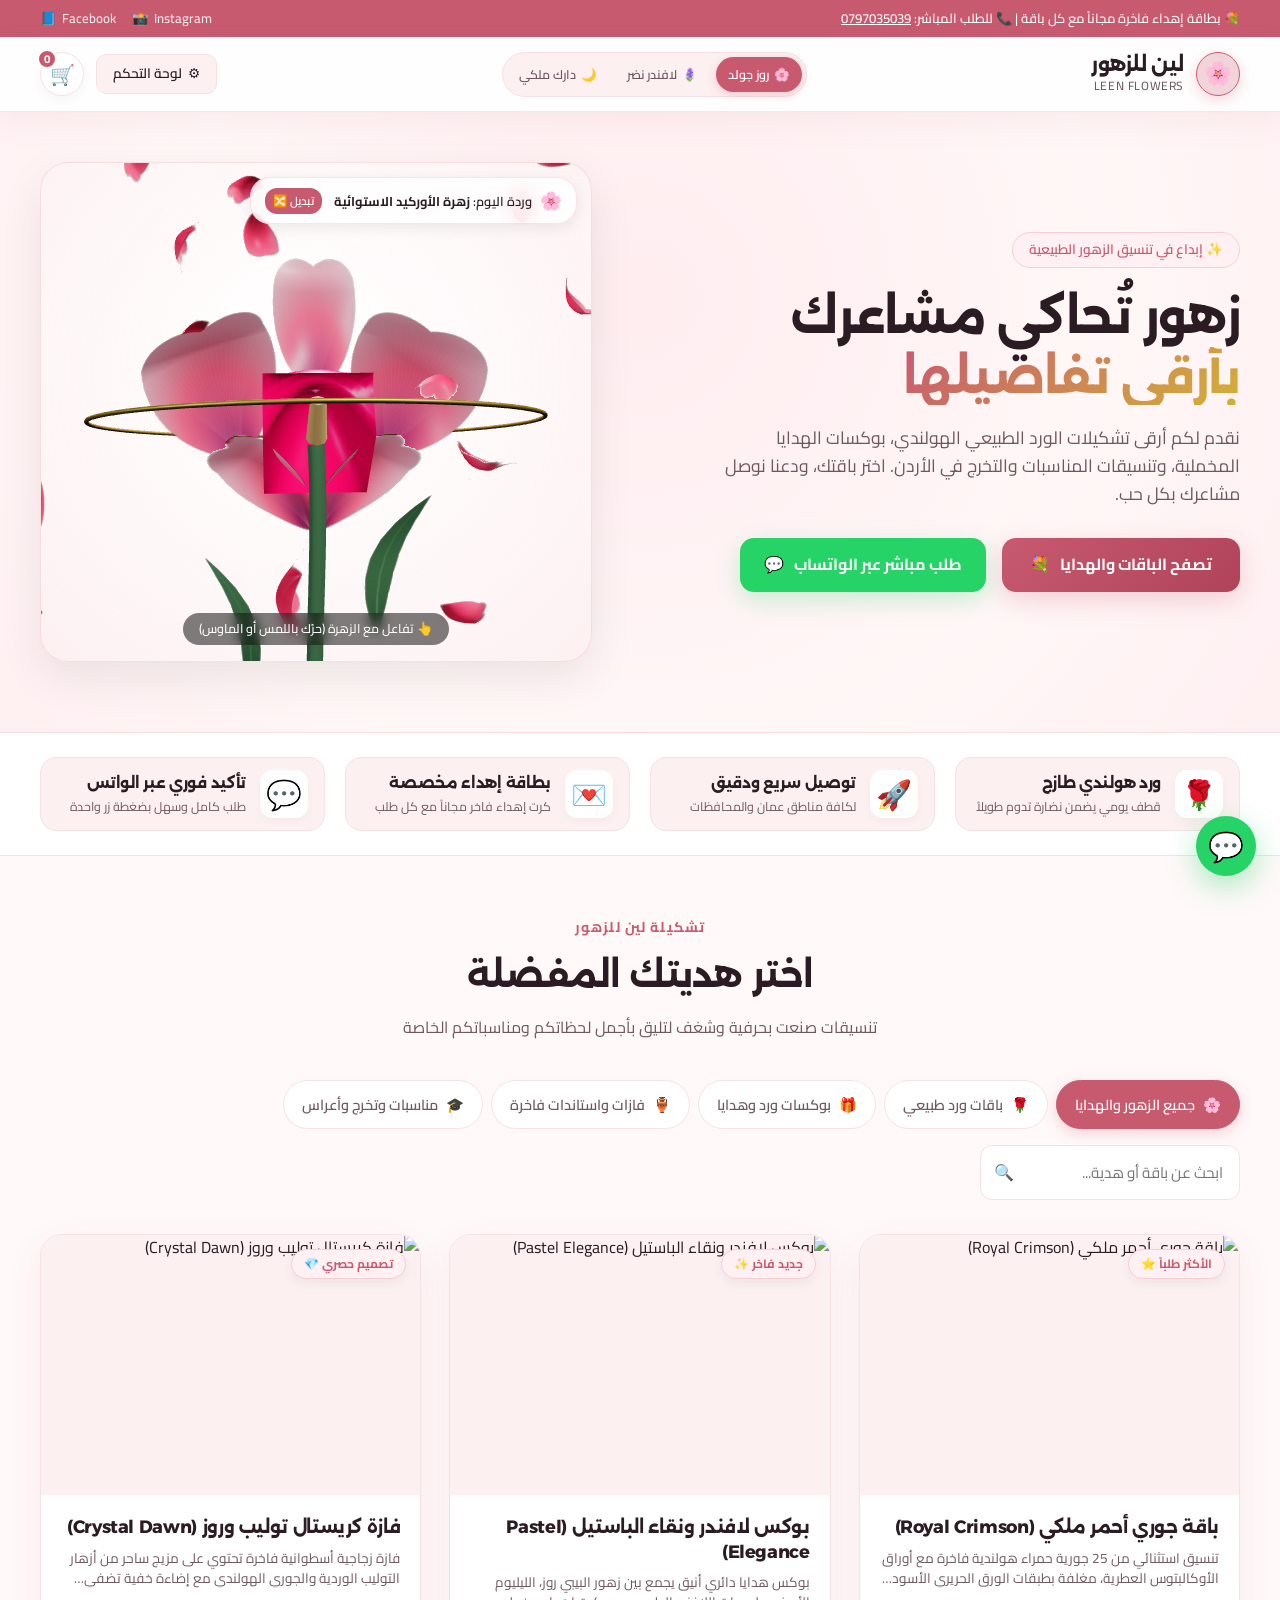
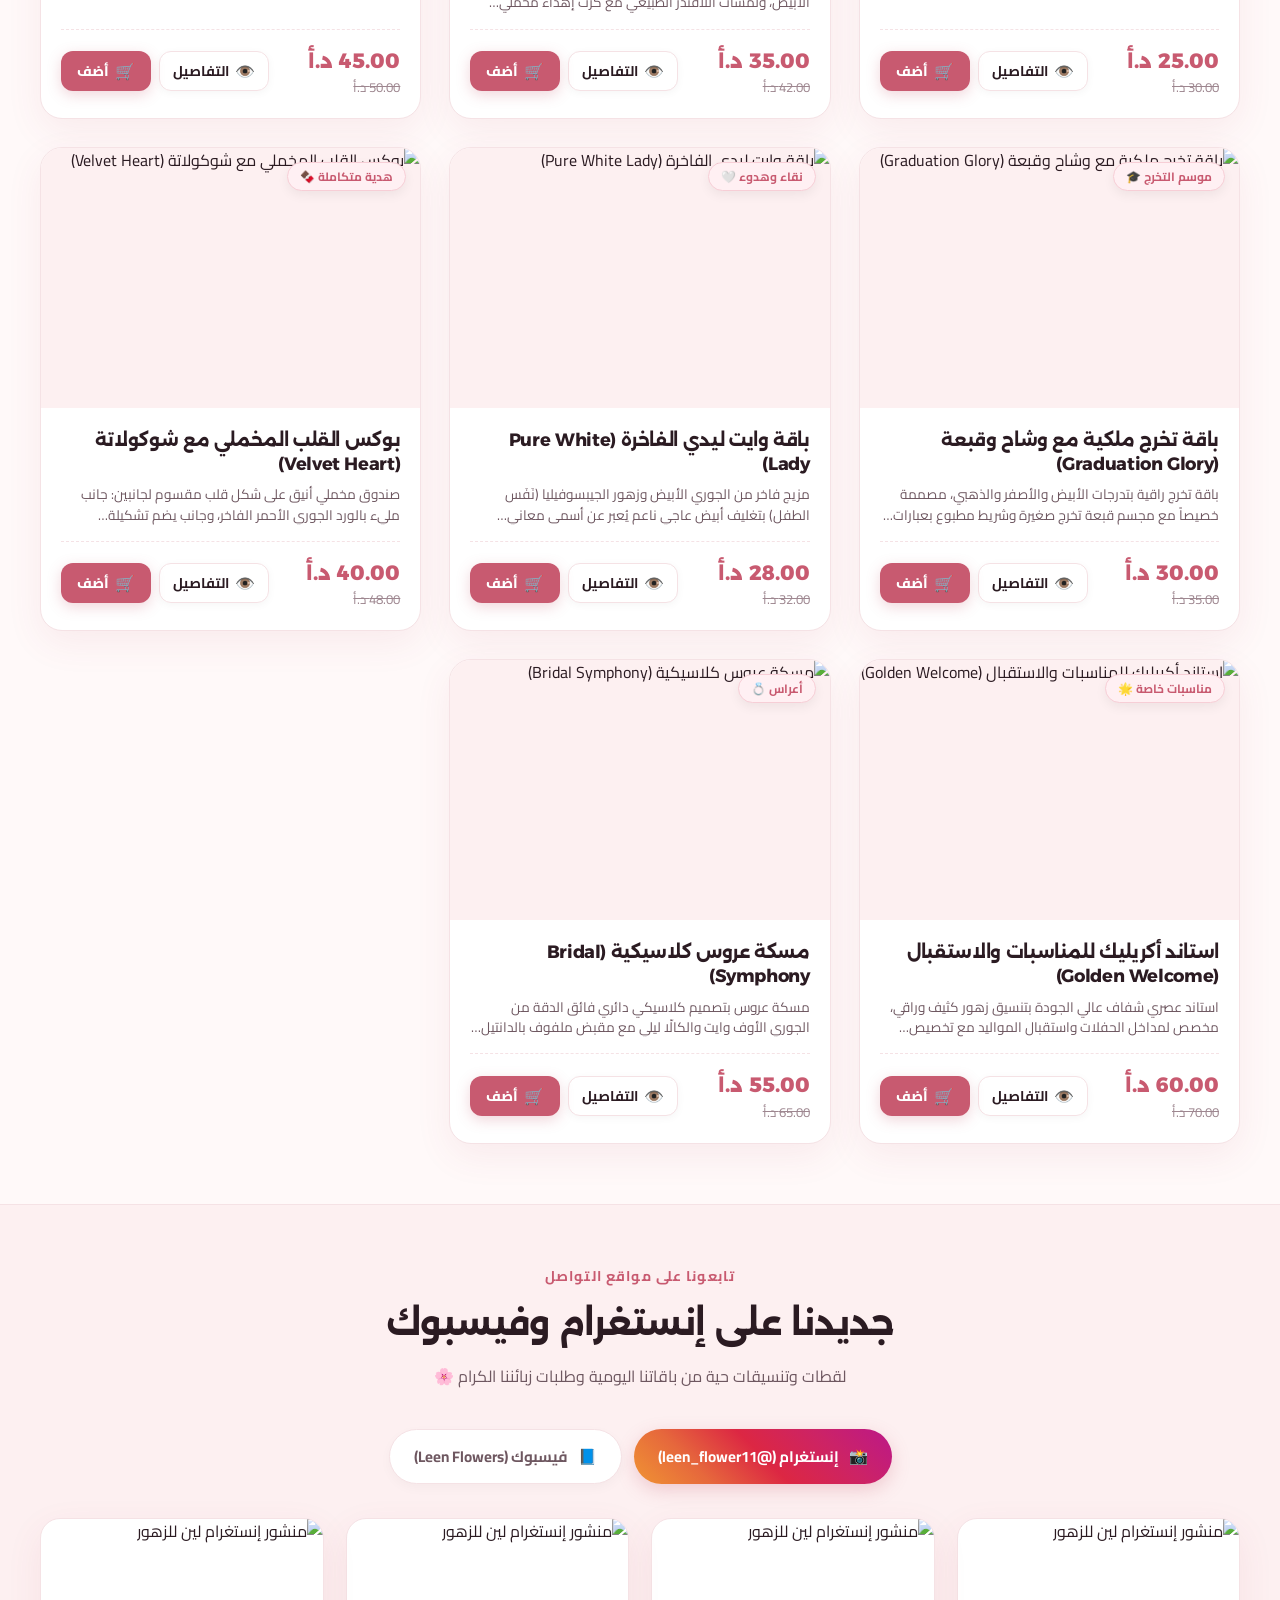
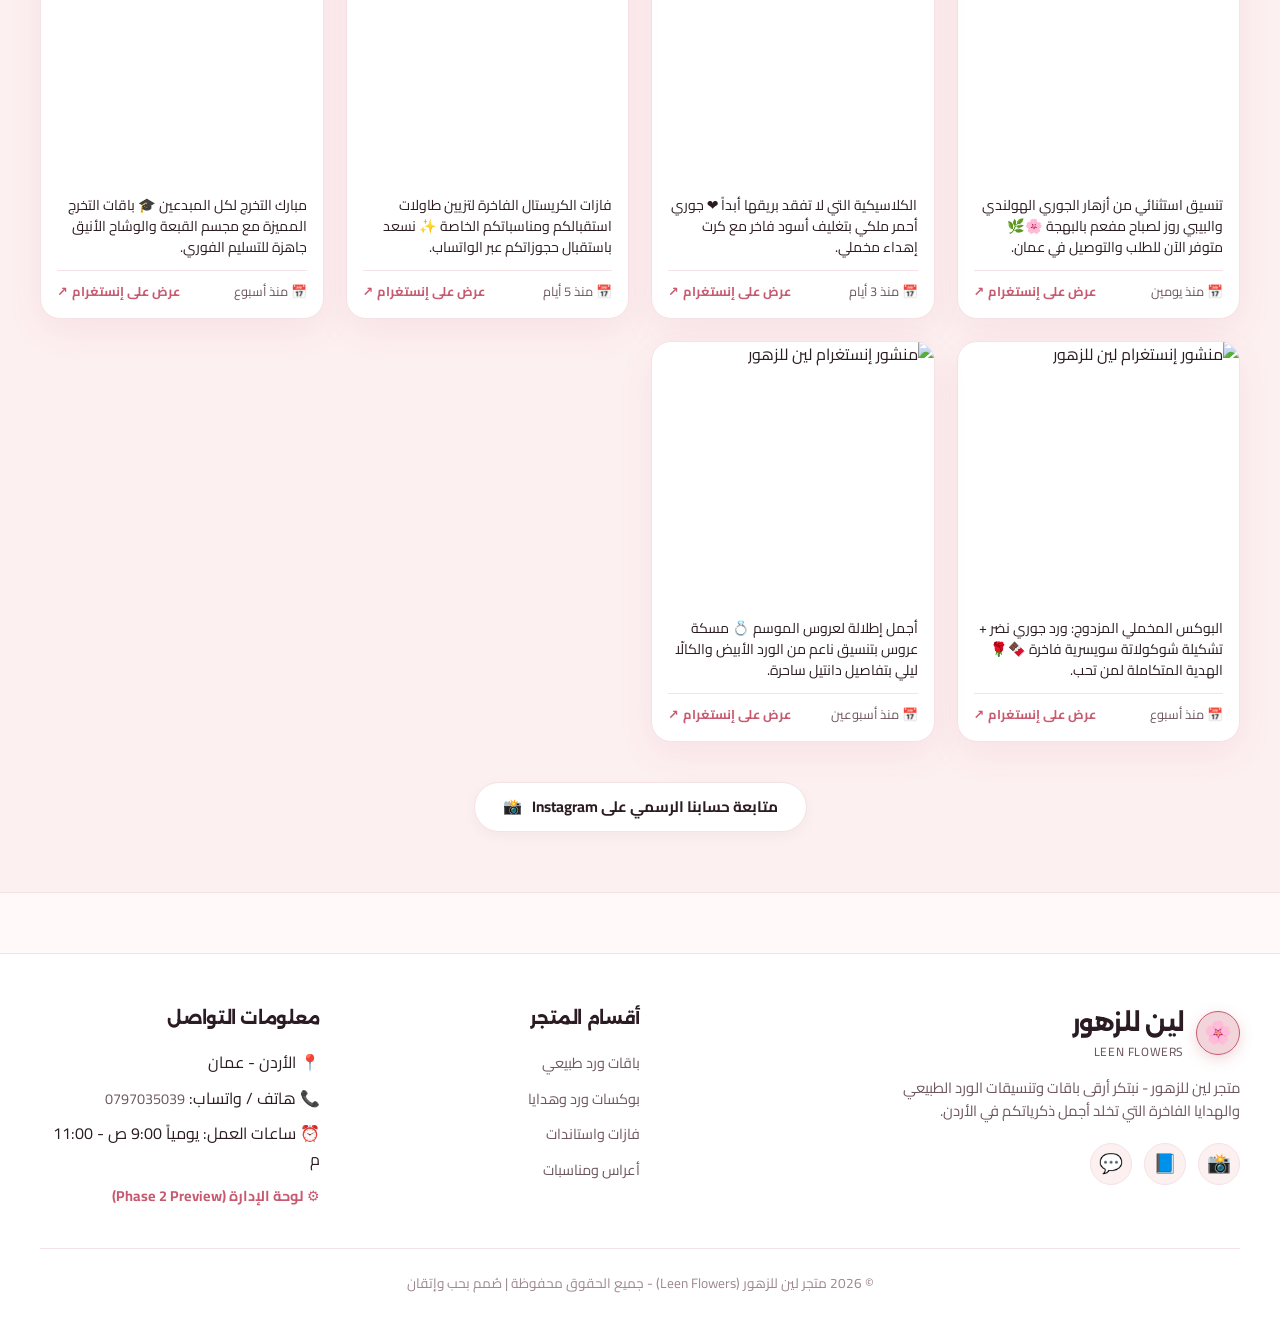
==== commit 0a404a31: "fix(checkout): move recipient choice to delivery flow and simplify store pickup" ====
--- a/index.html
+++ b/index.html
@@ -409,71 +409,58 @@
           </div>
         </div>
 
-        <!-- 3A. Pickup Recipient Sub-Option (Only shown when Pickup is chosen) -->
+        <!-- 3A. Store Pickup Information (Clean, direct & zero extra clutter) -->
         <div class="form-group-section" id="pickup-options-section" style="display:none;">
-          <div class="form-section-title">
-            <span>🎁</span> لمن هذا الطلب؟
-          </div>
-          <div class="pickup-recipient-selector">
-            <label class="pickup-suboption-card active" id="pickup-for-self-label">
-              <input type="radio" name="pickup-recipient-type" id="pickup-for-self" value="self" checked>
-              <span class="subopt-icon">🙋‍♂️</span>
-              <div class="subopt-text">
-                <strong>لي شخصياً (أنا سأستلم)</strong>
-                <span>نعتمد بياناتك أعلاه لتسليمك الباقة مباشرة</span>
-              </div>
-            </label>
-            <label class="pickup-suboption-card" id="pickup-for-other-label">
-              <input type="radio" name="pickup-recipient-type" id="pickup-for-other" value="other">
-              <span class="subopt-icon">💐</span>
-              <div class="subopt-text">
-                <strong>إهداء لشخص آخر</strong>
-                <span>شخص آخر سيستلم أو إهداء خاص</span>
-              </div>
-            </label>
-          </div>
-
-          <!-- Pickup Recipient Details (Only shown if "other" is selected) -->
-          <div id="pickup-other-details" style="display:none; margin-top:14px;">
-            <div class="form-row">
-              <div class="form-field">
-                <label for="pickup-recipient-name">اسم الشخص المستلم <span class="req">*</span></label>
-                <input type="text" id="pickup-recipient-name" placeholder="اسم من سيستلم الباقة من الفرع">
-              </div>
-              <div class="form-field">
-                <label for="pickup-recipient-phone">رقم هاتف المستلم</label>
-                <input type="tel" id="pickup-recipient-phone" placeholder="للتأكيد معه عند وصوله للمحل">
-              </div>
-            </div>
-          </div>
-
-          <!-- Store Pickup Information Box -->
-          <div id="pickup-store-info" class="pickup-store-info-box" style="margin-top:14px;">
+          <div class="pickup-store-info-box" style="margin-top:0;">
             <div class="store-badge">📍 موقع فرع الاستلام المعتمد</div>
             <h4>متجر لين للزهور - Leen Flowers</h4>
             <p><strong>العنوان:</strong> عمان - شمال عمان، الجبيهة / بالقرب من دوار المنهل والجامعة الأردنية</p>
             <p><strong>ساعات العمل والاستلام:</strong> يومياً من الساعة 10:00 صباحاً حتى 11:00 مساءً</p>
-            <p><strong>تجهيز الباقة:</strong> سنقوم بتنسيق الباقة لتكون في ذروة نضارتها وجاهزة فور وصولك بالموعد المحدد 🌸</p>
+            <p><strong>تجهيز الباقة:</strong> سنقوم بتجهيز وتنسيق باقتك لتكون في أبهى نضارة وجاهزة فور وصولك بالموعد المحدد 🌸</p>
             <a href="https://maps.google.com/?q=32.0200,35.8700" target="_blank" rel="noopener" class="btn-store-map-link">
               <span>🗺️ فتح موقع المحل على خرائط Google</span>
             </a>
           </div>
         </div>
 
-        <!-- 3B. Delivery Recipient & Address (Only shown when Delivery is chosen) -->
+        <!-- 3B. Delivery Options: (Self vs Gift to Other) & Address -->
         <div id="delivery-section-wrap">
+          <!-- Recipient Selector for Delivery -->
           <div class="form-group-section">
             <div class="form-section-title">
-              <span>🎁</span> بيانات المستلم (المرسل إليه)
-            </div>
-            <div class="form-row">
-              <div class="form-field">
-                <label for="recipient-name">اسم المستلم</label>
-                <input type="text" id="recipient-name" placeholder="اتركه فارغاً إذا كان التوصيل لك شخصياً">
-              </div>
-              <div class="form-field">
-                <label for="recipient-phone">رقم هاتف المستلم</label>
-                <input type="tel" id="recipient-phone" placeholder="للتنسيق مع المستلم وقت وصول السائق">
+              <span>🎁</span> لمن هذا التوصيل؟
+            </div>
+            <div class="delivery-recipient-selector">
+              <label class="delivery-suboption-card active" id="delivery-for-self-label">
+                <input type="radio" name="delivery-recipient-type" id="delivery-for-self" value="self" checked>
+                <span class="subopt-icon">🏠</span>
+                <div class="subopt-text">
+                  <strong>التوصيل لي شخصياً</strong>
+                  <span>سائق التوصيل سيتواصل معك مباشرة</span>
+                </div>
+              </label>
+
+              <label class="delivery-suboption-card" id="delivery-for-other-label">
+                <input type="radio" name="delivery-recipient-type" id="delivery-for-other" value="other">
+                <span class="subopt-icon">🎁</span>
+                <div class="subopt-text">
+                  <strong>إهداء لشخص آخر</strong>
+                  <span>مفاجأة أو هدية لشخص عزيز</span>
+                </div>
+              </label>
+            </div>
+
+            <!-- Recipient Name & Phone (Only shown if "other" is selected) -->
+            <div id="delivery-other-details" style="display:none; margin-top:14px;">
+              <div class="form-row">
+                <div class="form-field">
+                  <label for="recipient-name">اسم الشخص المستلم <span class="req">*</span></label>
+                  <input type="text" id="recipient-name" placeholder="اسم من سيستلم الباقة">
+                </div>
+                <div class="form-field">
+                  <label for="recipient-phone">رقم هاتف المستلم <span class="req">*</span></label>
+                  <input type="tel" id="recipient-phone" placeholder="للتنسيق معه وقت وصول السائق">
+                </div>
               </div>
             </div>
           </div>
--- a/css/main.css
+++ b/css/main.css
@@ -2633,7 +2633,8 @@
   }
 }
 
-/* Pickup Recipient Sub-Selector (Self vs Other) */
+/* Delivery Recipient Sub-Selector (Self vs Other / Gift) */
+.delivery-recipient-selector,
 .pickup-recipient-selector {
   display: grid;
   grid-template-columns: 1fr 1fr;
@@ -2641,6 +2642,7 @@
   margin-top: 8px;
 }
 
+.delivery-suboption-card,
 .pickup-suboption-card {
   display: flex;
   align-items: center;
@@ -2654,18 +2656,21 @@
   user-select: none;
 }
 
+.delivery-suboption-card input[type="radio"],
 .pickup-suboption-card input[type="radio"] {
   position: absolute;
   opacity: 0;
   pointer-events: none;
 }
 
+.delivery-suboption-card .subopt-icon,
 .pickup-suboption-card .subopt-icon {
   font-size: 1.3rem;
   line-height: 1;
   flex-shrink: 0;
 }
 
+.delivery-suboption-card .subopt-text,
 .pickup-suboption-card .subopt-text {
   display: flex;
   flex-direction: column;
@@ -2673,33 +2678,39 @@
   text-align: right;
 }
 
+.delivery-suboption-card .subopt-text strong,
 .pickup-suboption-card .subopt-text strong {
   font-size: 0.88rem;
   color: var(--text-main);
   font-weight: 700;
 }
 
+.delivery-suboption-card .subopt-text span,
 .pickup-suboption-card .subopt-text span {
   font-size: 0.72rem;
   color: var(--text-muted);
 }
 
+.delivery-suboption-card:hover,
 .pickup-suboption-card:hover {
   border-color: var(--primary);
   background: var(--card-bg);
 }
 
+.delivery-suboption-card.active,
 .pickup-suboption-card.active {
   border-color: var(--primary);
   background: var(--card-bg);
   box-shadow: 0 2px 10px rgba(224, 86, 126, 0.12);
 }
 
+.delivery-suboption-card.active .subopt-text strong,
 .pickup-suboption-card.active .subopt-text strong {
   color: var(--primary);
 }
 
 @media (max-width: 600px) {
+  .delivery-recipient-selector,
   .pickup-recipient-selector {
     grid-template-columns: 1fr;
   }
